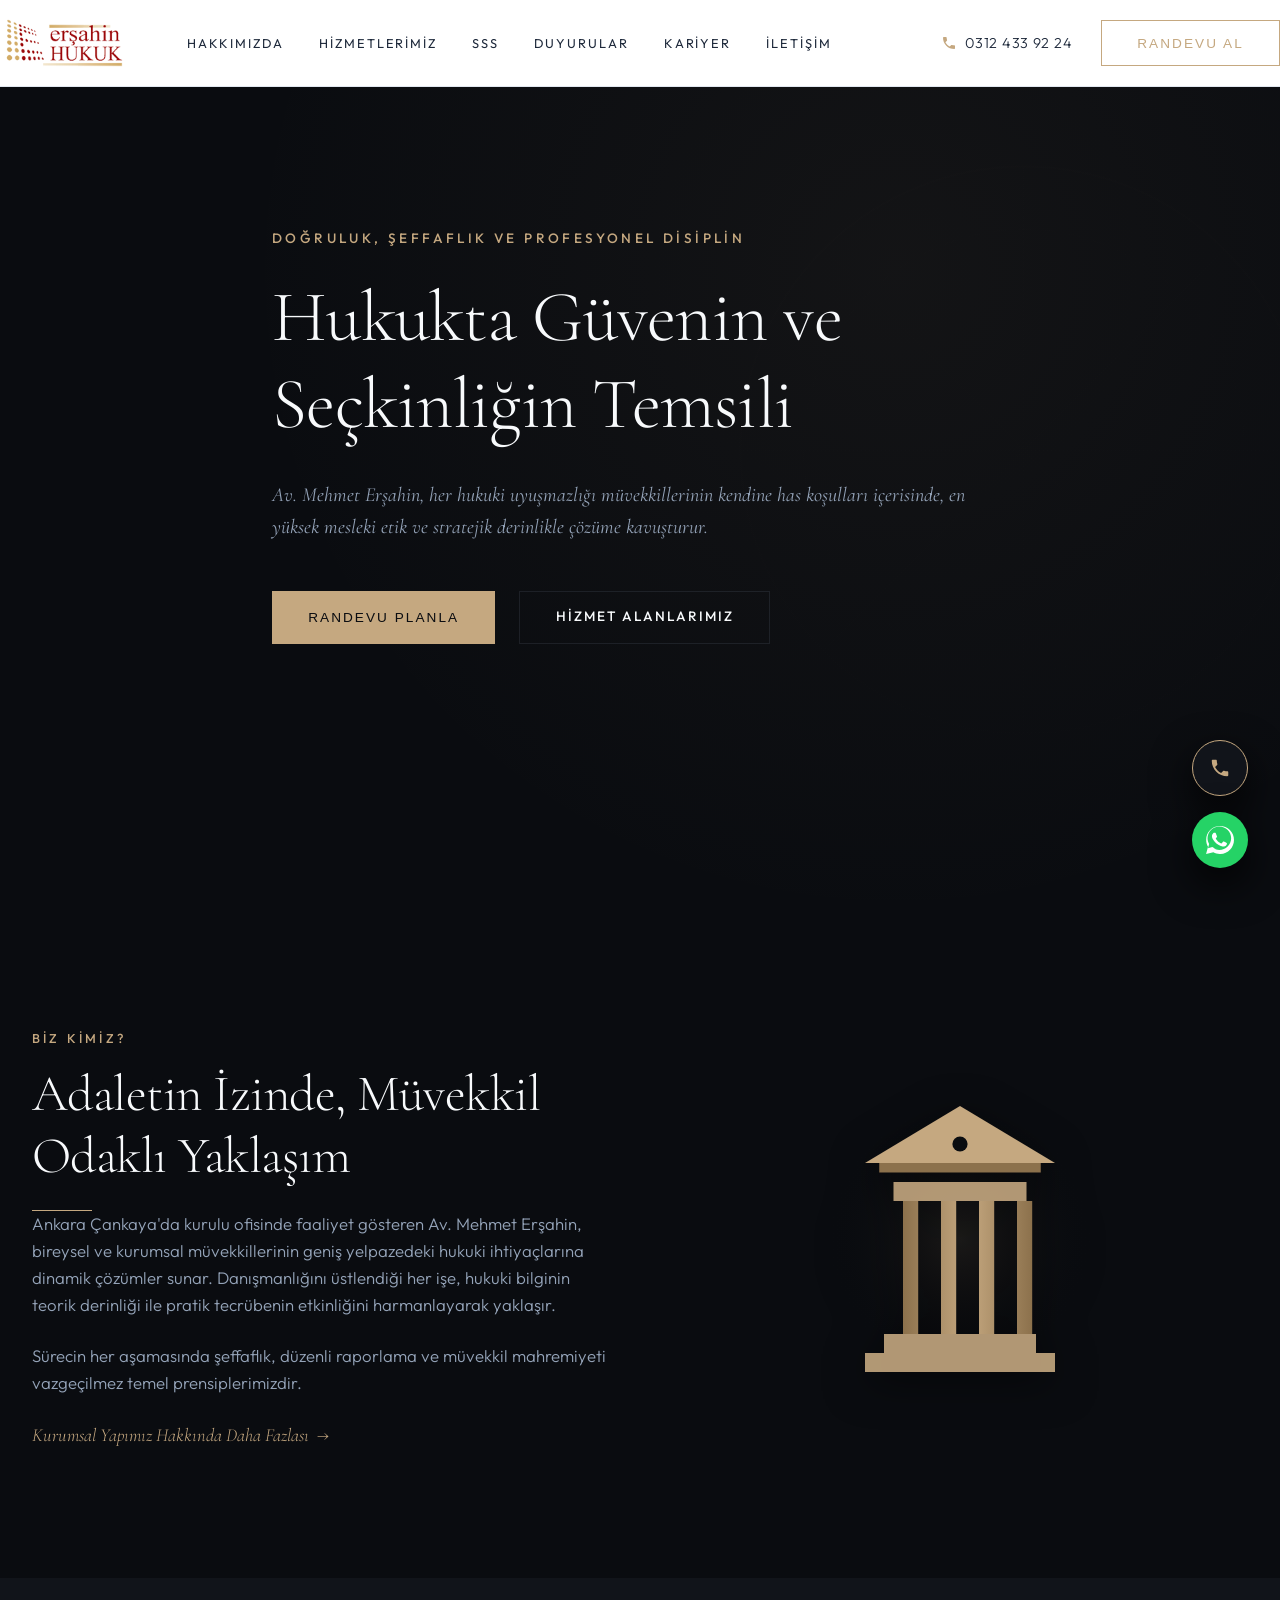
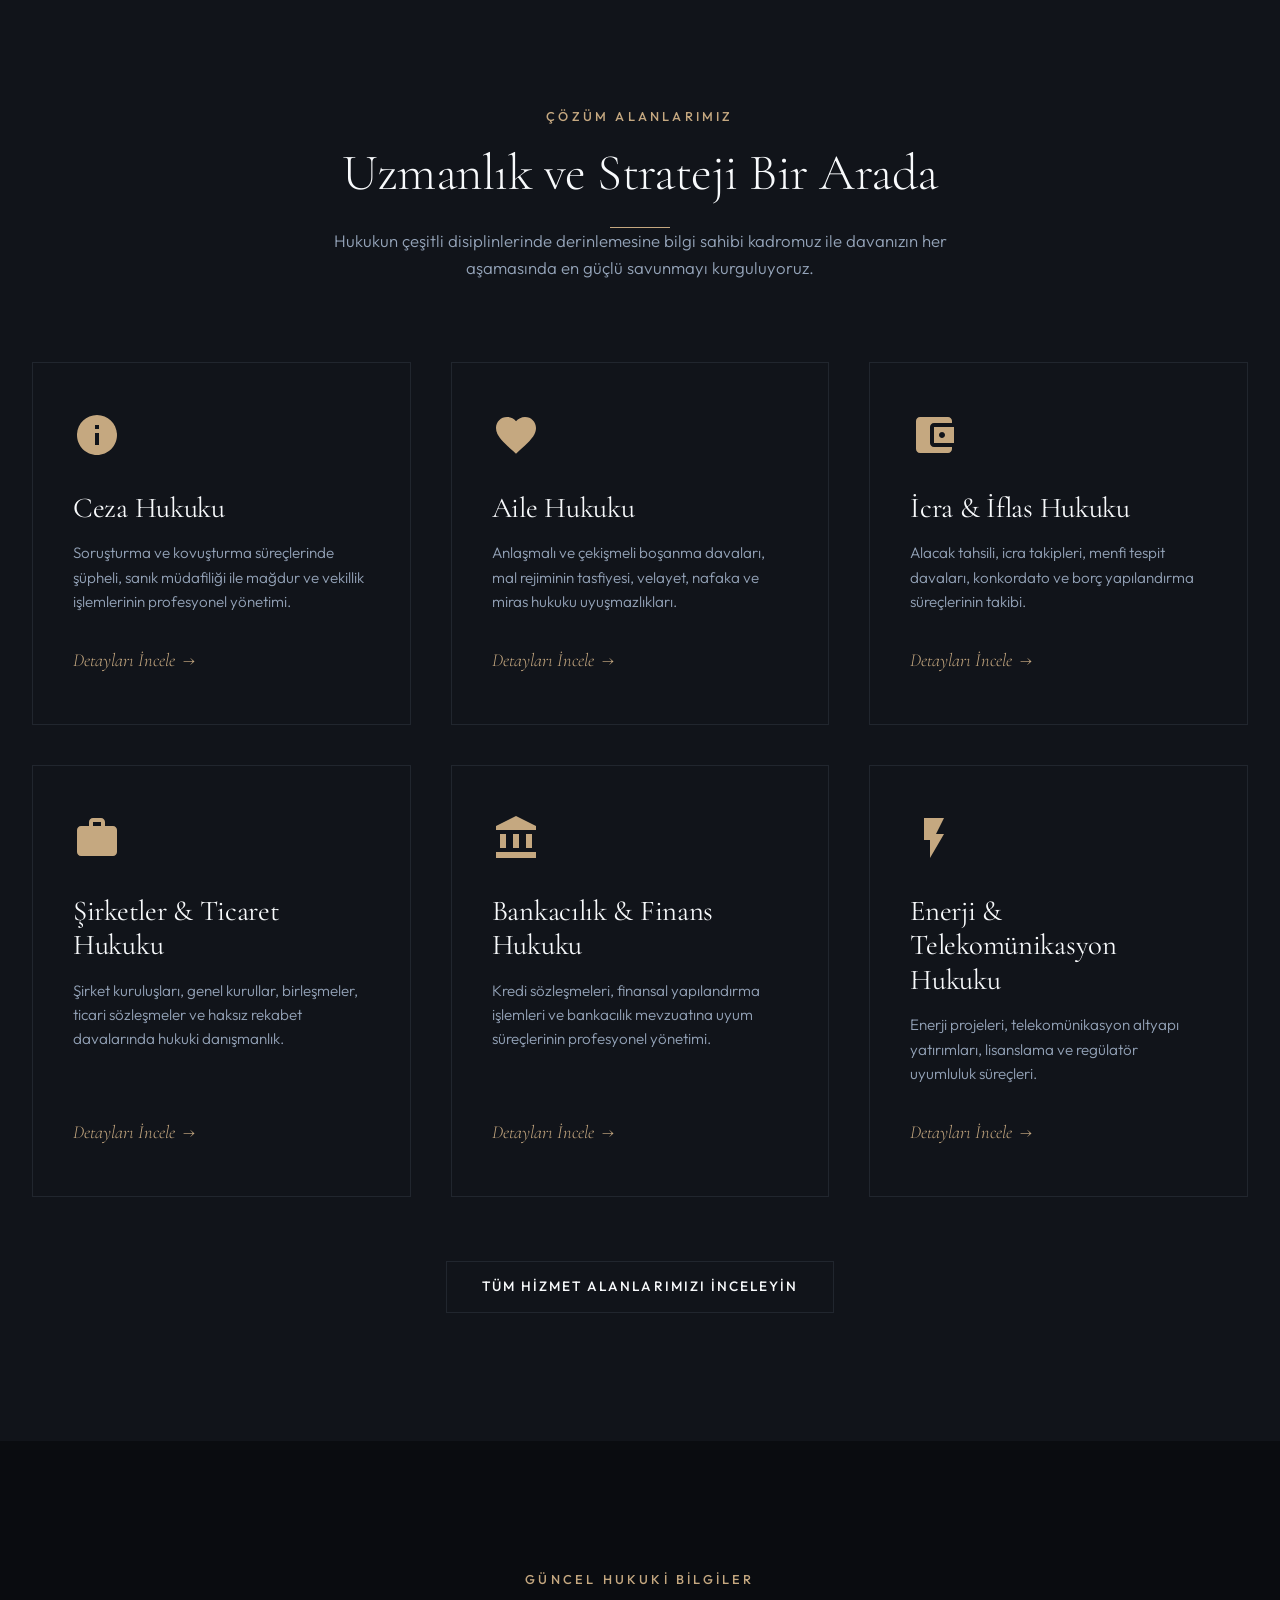
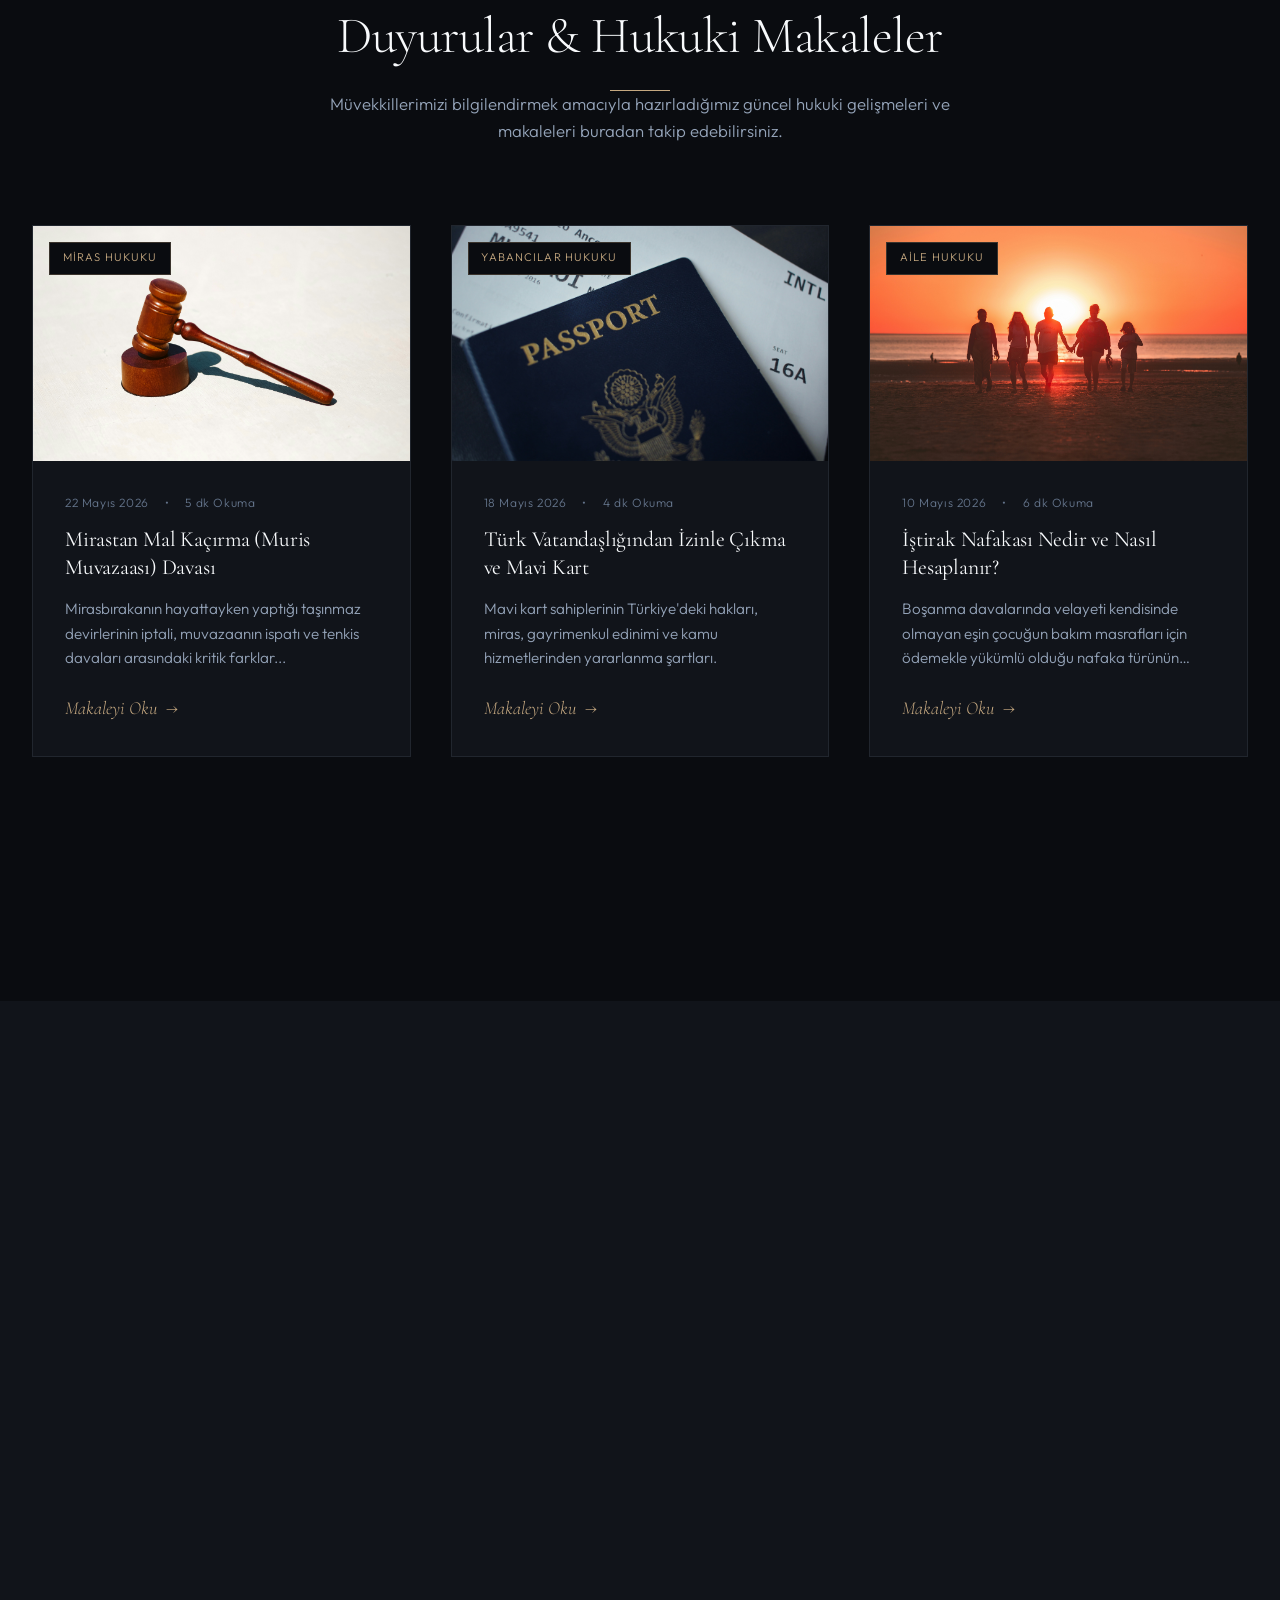
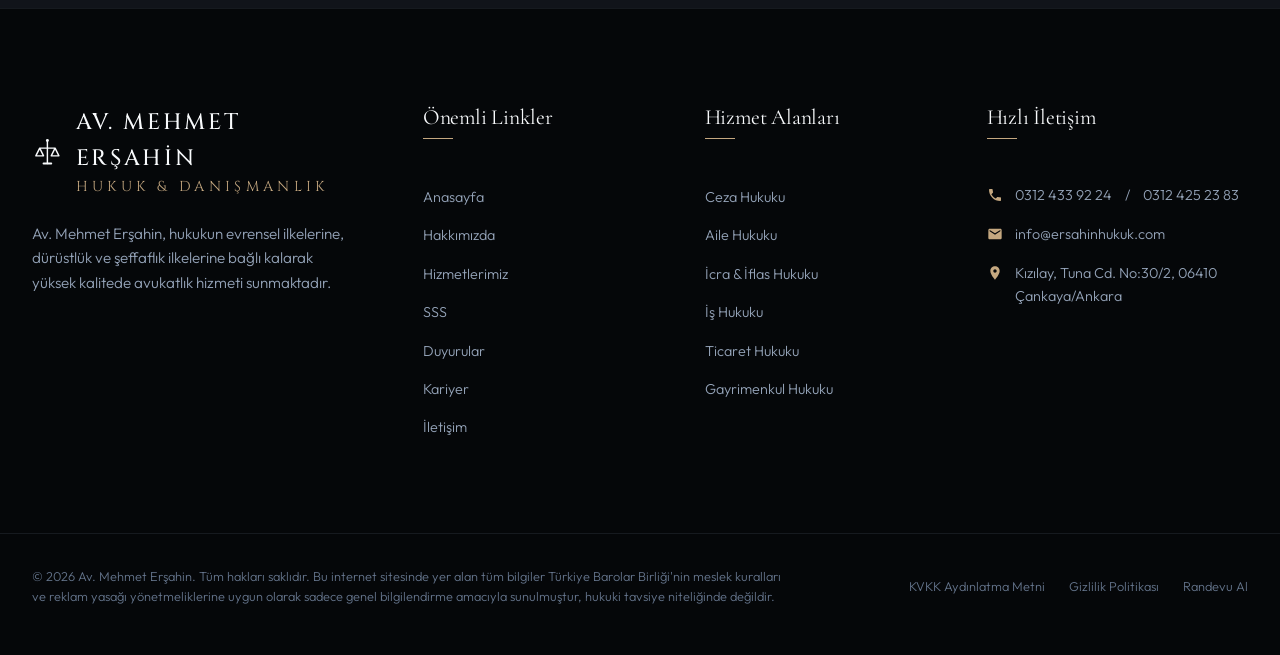
==== index.html @ ff332672 "Update phone number to 0312 433 92 24 and address to Kizilay, Tuna Cd. No:30/2" ====
<!DOCTYPE html>
<html lang="tr">
<head>
  <meta charset="UTF-8">
  <meta name="viewport" content="width=device-width, initial-scale=1.0">
  <meta name="description" content="Av. Mehmet Erşahin, Ankara merkezli olarak ceza, aile, icra, iş, ticaret ve gayrimenkul hukuku alanlarında seçkin, şeffaf ve çözüm odaklı hukuki danışmanlık ve avukatlık hizmetleri sunar.">
  <title>Av. Mehmet Erşahin | Hukuki Danışmanlık & Avukatlık</title>
  <link rel="stylesheet" href="assets/css/style.css">
  <link rel="icon" type="image/png" href="favicon.png">
</head>
<body>

  <!-- --- Header / Nav --- -->
  <header class="header">
    <div class="container header-nav">
      <a href="/" class="logo" id="logo-link">
        <img src="assets/images/logo.png" alt="Av. Mehmet Erşahin" class="logo-img">
      </a>
      
      <nav>
        <ul class="nav-menu">
          <li><a href="hakkimizda" class="nav-link">Hakkımızda</a></li>
          <li><a href="hizmetler" class="nav-link">Hizmetlerimiz</a></li>
          <li><a href="sss" class="nav-link">SSS</a></li>
          <li><a href="blog" class="nav-link">Duyurular</a></li>
          <li><a href="kariyer" class="nav-link">Kariyer</a></li>
          <li><a href="iletisim" class="nav-link">İletişim</a></li>
        </ul>
      </nav>

      <div class="nav-actions">
        <a href="tel:+903124339224" class="nav-phone">
          <svg viewBox="0 0 24 24"><path d="M6.62 10.79c1.44 2.83 3.76 5.14 6.59 6.59l2.2-2.2c.27-.27.67-.36 1.02-.24 1.12.37 2.33.57 3.59.57.55 0 1 .45 1 1V20c0 .55-.45 1-1 1-9.39 0-17-7.61-17-17 0-.55.45-1 1-1h3.5c.55 0 1 .45 1 1 0 1.25.2 2.47.57 3.59.12.35.03.74-.24 1.02l-2.2 2.2z"/></svg>
          0312 433 92 24
        </a>
        <button class="btn btn-gold-border js-appointment-trigger">Randevu Al</button>
      </div>

      <button class="mobile-menu-btn" aria-label="Menüyü Aç/Kapat">
        <span></span>
        <span></span>
        <span></span>
      </button>
    </div>
  </header>

  <!-- --- Hero Section --- -->
  <section class="hero">
    <div class="hero-overlay"></div>
    
    <!-- Abstract rotating background geometric law icon -->
    <svg class="hero-background-art" viewBox="0 0 100 100">
      <circle cx="50" cy="50" r="45" stroke="var(--accent-gold-border)" stroke-width="0.3" fill="none"/>
      <circle cx="50" cy="50" r="35" stroke="var(--accent-gold-border)" stroke-width="0.1" fill="none" stroke-dasharray="2 2"/>
      <path d="M50 5v90M5 50h90M18.2 18.2l63.6 63.6M18.2 81.8l63.6-63.6" stroke="var(--accent-gold-muted)" stroke-width="0.2"/>
    </svg>

    <div class="container hero-content">
      <span class="hero-subtitle reveal">Doğruluk, Şeffaflık ve Profesyonel Disiplin</span>
      <h1 class="reveal" style="transition-delay: 0.1s;">Hukukta Güvenin ve Seçkinliğin Temsili</h1>
      <p class="lead reveal" style="transition-delay: 0.2s;">Av. Mehmet Erşahin, her hukuki uyuşmazlığı müvekkillerinin kendine has koşulları içerisinde, en yüksek mesleki etik ve stratejik derinlikle çözüme kavuşturur.</p>
      
      <div class="hero-actions reveal" style="transition-delay: 0.3s;">
        <button class="btn btn-primary js-appointment-trigger">Randevu Planla</button>
        <a href="hizmetler" class="btn btn-secondary">Hizmet Alanlarımız</a>
      </div>
    </div>
  </section>


  <!-- --- About Preview Section --- -->
  <section class="section-primary">
    <div class="container grid-2">
      <div class="reveal-left">
        <span class="section-subtitle">Biz Kimiz?</span>
        <h2 class="section-title left-align">Adaletin İzinde, Müvekkil Odaklı Yaklaşım</h2>
        <p>Ankara Çankaya'da kurulu ofisinde faaliyet gösteren Av. Mehmet Erşahin, bireysel ve kurumsal müvekkillerinin geniş yelpazedeki hukuki ihtiyaçlarına dinamik çözümler sunar. Danışmanlığını üstlendiği her işe, hukuki bilginin teorik derinliği ile pratik tecrübenin etkinliğini harmanlayarak yaklaşır.</p>
        <p>Sürecin her aşamasında şeffaflık, düzenli raporlama ve müvekkil mahremiyeti vazgeçilmez temel prensiplerimizdir.</p>
        <a href="hakkimizda" class="text-link">Kurumsal Yapımız Hakkında Daha Fazlası <span>→</span></a>
      </div>
      <div class="reveal-right" style="position: relative; display: flex; justify-content: center;">
        <!-- Luxury SVG Graphic for Pillars of Justice -->
        <svg viewBox="0 0 400 400" style="width: 100%; max-width: 380px; filter: drop-shadow(0 10px 20px rgba(0,0,0,0.5));">
          <!-- Background glow -->
          <circle cx="200" cy="200" r="140" fill="url(#gold-glow)" opacity="0.1"/>
          <!-- Pillars structure -->
          <path d="M100 320h200v20H100zM120 300h160v20H120zM130 140h140v20H130z" fill="var(--accent-gold)" opacity="0.9"/>
          <!-- 4 Pillars -->
          <path d="M140 160h16v140h-16zM180 160h16v140h-16zM220 160h16v140h-16zM260 160h16v140h-16z" fill="url(#pillar-gradient)"/>
          <!-- Pediment top -->
          <path d="M200 60L100 120h200z" fill="var(--accent-gold)"/>
          <path d="M115 120h170v10H115z" fill="var(--accent-gold-dark)"/>
          <!-- Decorative circle inside pediment -->
          <circle cx="200" cy="100" r="8" fill="var(--bg-primary)"/>
          <!-- Gradients -->
          <defs>
            <radialGradient id="gold-glow" cx="50%" cy="50%" r="50%">
              <stop offset="0%" stop-color="var(--accent-gold)"/>
              <stop offset="100%" stop-color="transparent"/>
            </radialGradient>
            <linearGradient id="pillar-gradient" x1="0%" y1="0%" x2="100%" y2="0%">
              <stop offset="0%" stop-color="var(--accent-gold-dark)"/>
              <stop offset="50%" stop-color="var(--accent-gold)"/>
              <stop offset="100%" stop-color="var(--accent-gold-dark)"/>
            </linearGradient>
          </defs>
        </svg>
      </div>
    </div>
  </section>

  <!-- --- Hizmet Alanlarımız Preview --- -->
  <section class="section-secondary">
    <div class="container">
      <div class="section-header reveal">
        <span class="section-subtitle">Çözüm Alanlarımız</span>
        <h2 class="section-title">Uzmanlık ve Strateji Bir Arada</h2>
        <p>Hukukun çeşitli disiplinlerinde derinlemesine bilgi sahibi kadromuz ile davanızın her aşamasında en güçlü savunmayı kurguluyoruz.</p>
      </div>
      
      <div class="grid-3 services-grid stagger-container reveal">
        <!-- Ceza Hukuku -->
        <div class="service-card stagger-item">
          <svg class="service-card-icon" viewBox="0 0 24 24">
            <path d="M12 2C6.48 2 2 6.48 2 12s4.48 10 10 10 10-4.48 10-10S17.52 2 12 2zm1 15h-2v-6h2v6zm0-8h-2V7h2v2z"/>
          </svg>
          <h3>Ceza Hukuku</h3>
          <p>Soruşturma ve kovuşturma süreçlerinde şüpheli, sanık müdafiliği ile mağdur ve vekillik işlemlerinin profesyonel yönetimi.</p>
          <a href="hizmetler?tab=ceza" class="text-link">Detayları İncele <span>→</span></a>
        </div>

        <!-- Aile Hukuku -->
        <div class="service-card stagger-item">
          <svg class="service-card-icon" viewBox="0 0 24 24">
            <path d="M12 21.35l-1.45-1.32C5.4 15.36 2 12.28 2 8.5 2 5.42 4.42 3 7.5 3c1.74 0 3.41.81 4.5 2.09C13.09 3.81 14.76 3 16.5 3 19.58 3 22 5.42 22 8.5c0 3.78-3.4 6.86-8.55 11.54L12 21.35z"/>
          </svg>
          <h3>Aile Hukuku</h3>
          <p>Anlaşmalı ve çekişmeli boşanma davaları, mal rejiminin tasfiyesi, velayet, nafaka ve miras hukuku uyuşmazlıkları.</p>
          <a href="hizmetler?tab=aile" class="text-link">Detayları İncele <span>→</span></a>
        </div>

        <!-- İcra ve İflas Hukuku -->
        <div class="service-card stagger-item">
          <svg class="service-card-icon" viewBox="0 0 24 24">
            <path d="M21 18v1c0 1.1-.9 2-2 2H5c-1.11 0-2-.9-2-2V5c0-1.1.89-2 2-2h14c1.1 0 2 .9 2 2v1h-9c-1.11 0-2 .9-2 2v8c0 1.1.89 2 2 2h9zm-9-2h10V8H12v8zm4-2.5c-.83 0-1.5-.67-1.5-1.5s.67-1.5 1.5-1.5 1.5.67 1.5 1.5-.67 1.5-1.5 1.5z"/>
          </svg>
          <h3>İcra & İflas Hukuku</h3>
          <p>Alacak tahsili, icra takipleri, menfi tespit davaları, konkordato ve borç yapılandırma süreçlerinin takibi.</p>
          <a href="hizmetler?tab=icra" class="text-link">Detayları İncele <span>→</span></a>
        </div>

        <!-- Şirketler & Ticaret Hukuku -->
        <div class="service-card stagger-item">
          <svg class="service-card-icon" viewBox="0 0 24 24">
            <path d="M20 6h-4V4c0-1.11-.89-2-2-2h-4c-1.11 0-2 .89-2 2v2H4c-1.11 0-1.99.89-1.99 2L2 19c0 1.11.89 2 2 2h16c1.11 0 2-.89 2-2V8c0-1.1-.9-2-2-2zm-6 0h-4V4h4v2z"/>
          </svg>
          <h3>Şirketler & Ticaret Hukuku</h3>
          <p>Şirket kuruluşları, genel kurullar, birleşmeler, ticari sözleşmeler ve haksız rekabet davalarında hukuki danışmanlık.</p>
          <a href="hizmetler?tab=ticaret" class="text-link">Detayları İncele <span>→</span></a>
        </div>

        <!-- Bankacılık ve Finans Hukuku -->
        <div class="service-card stagger-item">
          <svg class="service-card-icon" viewBox="0 0 24 24">
            <path d="M4 10h3v7H4zm6.5 0h3v7h-3zM2 19h20v3H2zm15-9h3v7h-3zm-5-9L2 6v2h20V6z"/>
          </svg>
          <h3>Bankacılık & Finans Hukuku</h3>
          <p>Kredi sözleşmeleri, finansal yapılandırma işlemleri ve bankacılık mevzuatına uyum süreçlerinin profesyonel yönetimi.</p>
          <a href="hizmetler?tab=ticaret" class="text-link">Detayları İncele <span>→</span></a>
        </div>

        <!-- Enerji ve Telekomünikasyon Hukuku -->
        <div class="service-card stagger-item">
          <svg class="service-card-icon" viewBox="0 0 24 24">
            <path d="M7 2v11h3v9l7-12h-4l4-8z"/>
          </svg>
          <h3>Enerji & Telekomünikasyon Hukuku</h3>
          <p>Enerji projeleri, telekomünikasyon altyapı yatırımları, lisanslama ve regülatör uyumluluk süreçleri.</p>
          <a href="hizmetler?tab=ticaret" class="text-link">Detayları İncele <span>→</span></a>
        </div>
      </div>
      
      <div style="text-align: center;" class="reveal">
        <a href="hizmetler" class="btn btn-secondary">Tüm Hizmet Alanlarımızı İnceleyin</a>
      </div>
    </div>
  </section>

  <!-- --- Publications Preview --- -->
  <section class="section-primary">
    <div class="container">
      <div class="section-header reveal">
        <span class="section-subtitle">Güncel Hukuki Bilgiler</span>
        <h2 class="section-title">Duyurular & Hukuki Makaleler</h2>
        <p>Müvekkillerimizi bilgilendirmek amacıyla hazırladığımız güncel hukuki gelişmeleri ve makaleleri buradan takip edebilirsiniz.</p>
      </div>

      <div class="grid-3 blog-grid stagger-container reveal">
        <!-- Featured Blog Card (Mirastan Mal Kaçırma) -->
        <div class="blog-card stagger-item">
          <div class="blog-card-img">
            <img src="assets/images/blog_inheritance.png" alt="Mirastan Mal Kaçırma Davası">
            <div class="blog-badge">Miras Hukuku</div>
          </div>
          <div class="blog-card-content">
            <div class="blog-date">
              <span>22 Mayıs 2026</span>
              <span>•</span>
              <span>5 dk Okuma</span>
            </div>
            <h4><a href="blog-detay">Mirastan Mal Kaçırma (Muris Muvazaası) Davası</a></h4>
            <p>Mirasbırakanın hayattayken yaptığı taşınmaz devirlerinin iptali, muvazaanın ispatı ve tenkis davaları arasındaki kritik farklar...</p>
            <a href="blog-detay" class="text-link" style="margin-top: auto;">Makaleyi Oku <span>→</span></a>
          </div>
        </div>

        <!-- Blog Card 2 (Türk Vatandaşlığından İzinle Çıkma) -->
        <div class="blog-card stagger-item">
          <div class="blog-card-img">
            <!-- Geometric Placeholder for clean editorial look -->
            <img src="assets/images/blog_citizenship.png" alt="Türk Vatandaşlığından İzinle Çıkma ve Mavi Kart">
            <div class="blog-badge">Yabancılar Hukuku</div>
          </div>
          <div class="blog-card-content">
            <div class="blog-date">
              <span>18 Mayıs 2026</span>
              <span>•</span>
              <span>4 dk Okuma</span>
            </div>
            <h4><a href="blog">Türk Vatandaşlığından İzinle Çıkma ve Mavi Kart</a></h4>
            <p>Mavi kart sahiplerinin Türkiye'deki hakları, miras, gayrimenkul edinimi ve kamu hizmetlerinden yararlanma şartları.</p>
            <a href="blog" class="text-link" style="margin-top: auto;">Makaleyi Oku <span>→</span></a>
          </div>
        </div>

        <!-- Blog Card 3 (İştirak Nafakası) -->
        <div class="blog-card stagger-item">
          <div class="blog-card-img">
            <img src="assets/images/blog_family.png" alt="İştirak Nafakası">
            <div class="blog-badge">Aile Hukuku</div>
          </div>
          <div class="blog-card-content">
            <div class="blog-date">
              <span>10 Mayıs 2026</span>
              <span>•</span>
              <span>6 dk Okuma</span>
            </div>
            <h4><a href="blog">İştirak Nafakası Nedir ve Nasıl Hesaplanır?</a></h4>
            <p>Boşanma davalarında velayeti kendisinde olmayan eşin çocuğun bakım masrafları için ödemekle yükümlü olduğu nafaka türünün detayları.</p>
            <a href="blog" class="text-link" style="margin-top: auto;">Makaleyi Oku <span>→</span></a>
          </div>
        </div>
      </div>
      
      <div style="text-align: center;" class="reveal">
        <a href="blog" class="btn btn-secondary">Tüm Yayınlarımızı Görün</a>
      </div>
    </div>
  </section>

  <!-- --- High-End Consultation CTA --- -->
  <section class="section-secondary" style="padding-bottom: 0;">
    <div class="container reveal">
      <div class="contact-cta">
        <div class="cta-flex">
          <div class="cta-content">
            <span class="section-subtitle">Profesyonel Danışmanlık</span>
            <h2>Hukuki Sorunlarınız İçin Randevu Oluşturun</h2>
            <p>Deneyimli avukat kadromuzla durumunuzu analiz etmek ve en doğru hukuki yol haritasını çizmek için randevu talebi gönderebilirsiniz.</p>
          </div>
          <div>
            <button class="btn btn-primary js-appointment-trigger" style="white-space: nowrap;">Randevu Planlayın</button>
          </div>
        </div>
      </div>
    </div>
  </section>

  <!-- --- Footer --- -->
  <footer class="footer">
    <div class="container footer-grid">
      <div class="footer-logo-desc">
        <a href="/" class="logo">
          <svg class="logo-icon" viewBox="0 0 32 32">
            <path d="M16 4v24M8 12h16M8 12l-4 8h8zM24 12l-4 8h8z" stroke="currentColor" stroke-width="1.5" fill="none" stroke-linecap="round" stroke-linejoin="round"/>
            <circle cx="16" cy="4" r="1.5" fill="currentColor"/>
            <path d="M12 28h8" stroke="currentColor" stroke-width="2" stroke-linecap="round"/>
          </svg>
          <div class="logo-text">
            AV. MEHMET ERŞAHİN
            <span>Hukuk & Danışmanlık</span>
          </div>
        </a>
        <p>Av. Mehmet Erşahin, hukukun evrensel ilkelerine, dürüstlük ve şeffaflık ilkelerine bağlı kalarak yüksek kalitede avukatlık hizmeti sunmaktadır.</p>
      </div>

      <div>
        <h4 class="footer-title">Önemli Linkler</h4>
        <ul class="footer-links" style="margin-top: 1.5rem;">
          <li><a href="/">Anasayfa</a></li>
          <li><a href="hakkimizda">Hakkımızda</a></li>
          <li><a href="hizmetler">Hizmetlerimiz</a></li>
          <li><a href="sss">SSS</a></li>
          <li><a href="blog">Duyurular</a></li>
          <li><a href="kariyer">Kariyer</a></li>
          <li><a href="iletisim">İletişim</a></li>
        </ul>
      </div>

      <div>
        <h4 class="footer-title">Hizmet Alanları</h4>
        <ul class="footer-links" style="margin-top: 1.5rem;">
          <li><a href="hizmetler?tab=ceza">Ceza Hukuku</a></li>
          <li><a href="hizmetler?tab=aile">Aile Hukuku</a></li>
          <li><a href="hizmetler?tab=icra">İcra & İflas Hukuku</a></li>
          <li><a href="hizmetler?tab=is">İş Hukuku</a></li>
          <li><a href="hizmetler?tab=ticaret">Ticaret Hukuku</a></li>
          <li><a href="hizmetler?tab=gayrimenkul">Gayrimenkul Hukuku</a></li>
        </ul>
      </div>

      <div>
        <h4 class="footer-title">Hızlı İletişim</h4>
        <ul class="footer-contact-info" style="margin-top: 1.5rem;">
          <li>
            <svg viewBox="0 0 24 24"><path d="M6.62 10.79c1.44 2.83 3.76 5.14 6.59 6.59l2.2-2.2c.27-.27.67-.36 1.02-.24 1.12.37 2.33.57 3.59.57.55 0 1 .45 1 1V20c0 .55-.45 1-1 1-9.39 0-17-7.61-17-17 0-.55.45-1 1-1h3.5c.55 0 1 .45 1 1 0 1.25.2 2.47.57 3.59.12.35.03.74-.24 1.02l-2.2 2.2z"/></svg>
            <a href="tel:+903124339224">0312 433 92 24</a> / <a href="tel:+903124252383">0312 425 23 83</a>
          </li>
          <li>
            <svg viewBox="0 0 24 24"><path d="M20 4H4c-1.1 0-1.99.9-1.99 2L2 18c0 1.1.9 2 2 2h16c1.1 0 2-.9 2-2V6c0-1.1-.9-2-2-2zm0 4l-8 5-8-5V6l8 5 8-5v2z"/></svg>
            <a href="mailto:info@ersahinhukuk.com">info@ersahinhukuk.com</a>
          </li>
          <li>
            <svg viewBox="0 0 24 24"><path d="M12 2C8.13 2 5 5.13 5 9c0 5.25 7 13 7 13s7-7.75 7-13c0-3.87-3.13-7-7-7zm0 9.5c-1.38 0-2.5-1.12-2.5-2.5s1.12-2.5 2.5-2.5 2.5 1.12 2.5 2.5-1.12 2.5-2.5 2.5z"/></svg>
            <span>Kızılay, Tuna Cd. No:30/2, 06410 Çankaya/Ankara</span>
          </li>
        </ul>
      </div>
    </div>

    <div class="container footer-bottom">
      <div class="footer-disclaimer">
        © 2026 Av. Mehmet Erşahin. Tüm hakları saklıdır. Bu internet sitesinde yer alan tüm bilgiler Türkiye Barolar Birliği'nin meslek kuralları ve reklam yasağı yönetmeliklerine uygun olarak sadece genel bilgilendirme amacıyla sunulmuştur, hukuki tavsiye niteliğinde değildir.
      </div>
      <div class="footer-bottom-links">
        <a href="kvkk">KVKK Aydınlatma Metni</a>
        <a href="gizlilik">Gizlilik Politikası</a>
        <a href="iletisim">Randevu Al</a>
      </div>
    </div>
  </footer>

  <!-- --- Floating Contacts --- -->
  <div class="floating-contact">
    <a href="tel:+903124339224" class="floating-btn floating-phone" aria-label="Telefonla Arayın">
      <svg viewBox="0 0 24 24"><path d="M6.62 10.79c1.44 2.83 3.76 5.14 6.59 6.59l2.2-2.2c.27-.27.67-.36 1.02-.24 1.12.37 2.33.57 3.59.57.55 0 1 .45 1 1V20c0 .55-.45 1-1 1-9.39 0-17-7.61-17-17 0-.55.45-1 1-1h3.5c.55 0 1 .45 1 1 0 1.25.2 2.47.57 3.59.12.35.03.74-.24 1.02l-2.2 2.2z"/></svg>
    </a>
    <a href="https://wa.me/905442859915" class="floating-btn floating-whatsapp" target="_blank" rel="noopener noreferrer" aria-label="WhatsApp İletişim">
      <svg viewBox="0 0 24 24">
        <path d="M.057 24l1.687-6.163c-1.041-1.804-1.588-3.849-1.587-5.946C.06 5.348 5.397.01 12.008.01c3.202.001 6.212 1.246 8.477 3.514 2.266 2.268 3.507 5.28 3.505 8.484-.004 6.657-5.34 11.997-11.953 11.997-2.005-.001-3.973-.502-5.724-1.455L0 24zm6.59-4.846c1.6.95 2.802 1.486 4.757 1.487 5.589 0 10.134-4.52 10.138-10.07.002-2.688-1.04-5.216-2.935-7.114C16.66 1.558 14.135.516 11.453.515 5.865.515 1.32 5.037 1.316 10.589c-.001 1.83.479 3.25 1.378 4.814l-.993 3.63 3.747-.98c1.512.924 2.502 1.4 4.519 1.4z"/>
        <path d="M17.472 14.382c-.32-.16-1.89-.93-2.185-1.04-.3-.11-.515-.17-.73.15-.215.32-.83 1.04-1.02 1.25-.19.21-.38.24-.7.08-.32-.16-1.35-.5-2.575-1.595-.95-.85-1.6-1.9-1.785-2.22-.19-.32-.02-.49.14-.65.14-.14.32-.37.48-.56.16-.18.21-.3.32-.51.11-.215.05-.4-.03-.56-.08-.16-.73-1.77-1-2.43-.265-.64-.53-.55-.73-.56-.19-.01-.41-.01-.62-.01-.215 0-.56.08-.85.4-.29.32-1.1 1.08-1.1 2.63 0 1.55 1.13 3.05 1.285 3.26.16.21 2.225 3.397 5.39 4.754.753.323 1.342.517 1.8.66.757.24 1.448.207 1.993.125.607-.09 1.89-.77 2.153-1.48.263-.7.263-1.3.188-1.43-.075-.125-.275-.205-.595-.365z"/>
      </svg>
    </a>
  </div>

  <!-- --- Randevu Al Modal --- -->
  <div class="modal" id="appointment-modal">
    <div class="modal-overlay"></div>
    <div class="modal-container">
      <button class="modal-close" aria-label="Kapat">&times;</button>
      <h3 class="modal-title">Randevu Talebi Oluşturun</h3>
      <form id="appointment-form">
        <div class="form-group">
          <label for="app-name" class="form-label">Adınız Soyadınız *</label>
          <input type="text" id="app-name" class="form-control" placeholder="Örn. Ahmet Yılmaz" required>
        </div>
        <div class="form-row">
          <div class="form-group">
            <label for="app-phone" class="form-label">Telefon Numaranız *</label>
            <input type="tel" id="app-phone" class="form-control" placeholder="05xx xxx xx xx" required>
          </div>
          <div class="form-group">
            <label for="app-email" class="form-label">E-Posta Adresiniz *</label>
            <input type="email" id="app-email" class="form-control" placeholder="ahmet@example.com" required>
          </div>
        </div>
        <div class="form-row">
          <div class="form-group">
            <label for="app-service" class="form-label">Hukuki Konu *</label>
            <select id="app-service" class="form-control" required>
              <option value="" disabled selected>Seçiniz</option>
              <option value="ceza">Ceza Hukuku</option>
              <option value="aile">Aile & Miras Hukuku</option>
              <option value="icra">İcra & İflas Hukuku</option>
              <option value="is">İş Hukuku</option>
              <option value="ticaret">Ticaret & Şirketler Hukuku</option>
              <option value="gayrimenkul">Gayrimenkul Hukuku</option>
              <option value="diger">Diğer Hukuki Konular</option>
            </select>
          </div>
          <div class="form-group">
            <label for="app-date" class="form-label">Randevu Tarihi *</label>
            <input type="date" id="app-date" class="form-control" required>
          </div>
        </div>
        <div class="form-group">
          <label for="app-message" class="form-label">Mesajınız / Kısa Açıklama</label>
          <textarea id="app-message" class="form-control" placeholder="Lütfen hukuki uyuşmazlığınızı kısaca özetleyin..."></textarea>
        </div>
        <div class="form-group">
          <label class="checkbox-label">
            <input type="checkbox" required>
            <span>KVKK kapsamında kişisel verilerimin işlenmesini ve Av. Mehmet Erşahin tarafından bilgilendirme amacıyla kullanılmasını kabul ediyorum. *</span>
          </label>
        </div>
        <button type="submit" class="btn btn-primary" style="width: 100%;">Talebi Gönder</button>
      </form>
    </div>
  </div>

  <script src="assets/js/main.js"></script>
</body>
</html>
---- assets/css/style.css ----
/* 
  Erşahin Hukuk Bürosu - Master Stylesheet
  Design Theme: Premium Legal Editorial (Dark Mode Only)
  Fonts: Cormorant Garamond (Serif), Outfit (Sans-Serif), Cinzel (Branding Serif)
*/

@import url('https://fonts.googleapis.com/css2?family=Cinzel:wght@400;500;600;700&family=Cormorant+Garamond:ital,wght@0,300;0,400;0,500;0,600;0,700;1,400;1,500&family=Outfit:wght@200;300;400;500;600;700&display=swap');

/* --- CSS Variables & Design System --- */
:root {
  --bg-primary: #0a0c10;
  --bg-secondary: #11141a;
  --bg-tertiary: #191e27;
  --bg-glass: rgba(10, 12, 16, 0.75);
  
  --accent-gold: #c5a880;
  --accent-gold-hover: #d3bd9e;
  --accent-gold-dark: #8c714c;
  --accent-gold-muted: rgba(197, 168, 128, 0.1);
  --accent-gold-border: rgba(197, 168, 128, 0.25);
  
  --text-primary: #f8fafc;
  --text-secondary: #94a3b8;
  --text-muted: #64748b;
  --text-gold: #c5a880;
  
  --border-color: rgba(148, 163, 184, 0.12);
  --border-gold-focus: rgba(197, 168, 128, 0.6);
  
  --font-heading: 'Cormorant Garamond', Georgia, serif;
  --font-body: 'Outfit', sans-serif;
  --font-branding: 'Cinzel', serif;
  
  --transition-smooth: all 0.4s cubic-bezier(0.16, 1, 0.3, 1);
  --transition-fast: all 0.2s ease;
  
  --shadow-sm: 0 2px 8px rgba(0, 0, 0, 0.5);
  --shadow-md: 0 8px 30px rgba(0, 0, 0, 0.7);
  --shadow-lg: 0 16px 40px rgba(0, 0, 0, 0.85);
  --shadow-gold: 0 4px 20px rgba(197, 168, 128, 0.08);
}

/* --- Reset & Base Styles --- */
*, *::before, *::after {
  box-sizing: border-box;
  margin: 0;
  padding: 0;
}

html {
  scroll-behavior: smooth;
  font-size: 16px;
  -webkit-font-smoothing: antialiased;
}

body {
  background-color: var(--bg-primary);
  color: var(--text-primary);
  font-family: var(--font-body);
  line-height: 1.6;
  font-weight: 300;
  overflow-x: hidden;
}

/* --- Typography --- */
h1, h2, h3, h4, h5, h6 {
  font-family: var(--font-heading);
  font-weight: 400;
  line-height: 1.2;
  color: var(--text-primary);
  letter-spacing: -0.01em;
}

h1 {
  font-size: clamp(2.5rem, 5vw + 1rem, 4.5rem);
  font-weight: 300;
}

h2 {
  font-size: clamp(2rem, 3.5vw + 0.5rem, 3.2rem);
  font-weight: 300;
  position: relative;
  padding-bottom: 1.5rem;
}

h2.section-title::after {
  content: '';
  position: absolute;
  bottom: 0;
  left: 50%;
  transform: translateX(-50%);
  width: 60px;
  height: 1px;
  background-color: var(--accent-gold);
}

h2.section-title.left-align::after {
  left: 0;
  transform: none;
}

h3 {
  font-size: clamp(1.4rem, 2vw + 0.2rem, 2rem);
  font-weight: 400;
}

p {
  color: var(--text-secondary);
  font-size: 1.05rem;
  font-weight: 300;
  margin-bottom: 1.5rem;
}

p.lead {
  font-size: 1.25rem;
  color: var(--text-secondary);
  font-family: var(--font-heading);
  font-style: italic;
  font-weight: 400;
}

a {
  color: inherit;
  text-decoration: none;
  transition: var(--transition-fast);
}

strong {
  font-weight: 500;
  color: var(--text-primary);
}

.gold-text {
  color: var(--accent-gold);
}

.italic-serif {
  font-family: var(--font-heading);
  font-style: italic;
}

/* --- Container & Layout --- */
.container {
  width: 100%;
  max-width: 1280px;
  margin-left: auto;
  margin-right: auto;
  padding-left: 2rem;
  padding-right: 2rem;
}

section {
  padding: 8rem 0;
  position: relative;
}

.section-secondary {
  background-color: var(--bg-secondary);
}

.grid-2 {
  display: grid;
  grid-template-columns: repeat(2, 1fr);
  gap: 4rem;
  align-items: center;
}

.grid-3 {
  display: grid;
  grid-template-columns: repeat(3, 1fr);
  gap: 2.5rem;
}

.grid-4 {
  display: grid;
  grid-template-columns: repeat(4, 1fr);
  gap: 2rem;
}

/* --- Buttons & Action Links --- */
.btn {
  display: inline-flex;
  align-items: center;
  justify-content: center;
  padding: 0.9rem 2.2rem;
  font-size: 0.85rem;
  font-weight: 500;
  letter-spacing: 0.15em;
  text-transform: uppercase;
  border-radius: 0;
  transition: var(--transition-smooth);
  cursor: pointer;
  position: relative;
  overflow: hidden;
}

.btn-primary {
  background-color: var(--accent-gold);
  color: var(--bg-primary);
  border: 1px solid var(--accent-gold);
}

.btn-primary:hover {
  background-color: transparent;
  color: var(--accent-gold);
  box-shadow: var(--shadow-gold);
}

.btn-secondary {
  background-color: transparent;
  color: var(--text-primary);
  border: 1px solid var(--border-color);
}

.btn-secondary:hover {
  border-color: var(--accent-gold);
  color: var(--accent-gold);
}

.btn-gold-border {
  background-color: transparent;
  color: var(--accent-gold);
  border: 1px solid var(--accent-gold);
}

.btn-gold-border:hover {
  background-color: var(--accent-gold);
  color: var(--bg-primary);
  box-shadow: var(--shadow-gold);
}

.text-link {
  display: inline-flex;
  align-items: center;
  font-family: var(--font-heading);
  font-size: 1.15rem;
  font-style: italic;
  color: var(--accent-gold);
  position: relative;
}

.text-link span {
  transition: transform 0.3s ease;
  margin-left: 0.5rem;
}

.text-link:hover span {
  transform: translateX(6px);
}

/* --- Header / Navigation --- */
.header {
  position: fixed;
  top: 0;
  left: 0;
  width: 100%;
  z-index: 1000;
  transition: var(--transition-smooth);
  border-bottom: 1px solid #e2e8f0;
  background-color: #ffffff;
}

.header-scrolled {
  background-color: #ffffff;
  border-bottom: 1px solid #e2e8f0;
  padding: 0.8rem 0;
  box-shadow: 0 4px 6px -1px rgba(0, 0, 0, 0.05), 0 2px 4px -1px rgba(0, 0, 0, 0.03);
}

.header-nav {
  display: flex;
  align-items: center;
  justify-content: space-between;
  padding: 1.2rem 0;
  transition: var(--transition-smooth);
}

.header-scrolled .header-nav {
  padding: 0.8rem 0;
}

/* Header link colors for readability on white background */
.header .nav-link {
  color: #1e293b;
}

.header .nav-link:hover, 
.header .nav-link.active {
  color: var(--accent-gold-dark);
}

.header .nav-phone {
  color: #1e293b;
}

.header .nav-phone:hover {
  color: var(--accent-gold-dark);
}

.header .logo-img {
  height: 48px;
  width: auto;
  display: block;
}

/* Ensure mobile menu hamburger lines are visible on white background */
.header .mobile-menu-btn span {
  background-color: #1e293b;
}

.logo {
  display: flex;
  align-items: center;
  gap: 0.8rem;
}

.logo-icon {
  width: 32px;
  height: 32px;
  fill: var(--accent-gold);
}

.logo-text {
  font-family: var(--font-branding);
  font-size: 1.4rem;
  font-weight: 500;
  letter-spacing: 0.12em;
  color: var(--text-primary);
}

.logo-text span {
  font-weight: 300;
  font-size: 0.9rem;
  display: block;
  letter-spacing: 0.3em;
  color: var(--accent-gold);
  margin-top: -2px;
  text-transform: uppercase;
}

.nav-menu {
  display: flex;
  align-items: center;
  list-style: none;
  gap: 2.2rem;
}

.nav-link {
  font-size: 0.8rem;
  font-weight: 400;
  letter-spacing: 0.15em;
  text-transform: uppercase;
  color: var(--text-secondary);
  position: relative;
  padding: 0.5rem 0;
}

.nav-link::after {
  content: '';
  position: absolute;
  bottom: 0;
  left: 0;
  width: 0;
  height: 1px;
  background-color: var(--accent-gold);
  transition: var(--transition-smooth);
}

.nav-link:hover, .nav-link.active {
  color: var(--text-primary);
}

.nav-link:hover::after, .nav-link.active::after {
  width: 100%;
}

.nav-actions {
  display: flex;
  align-items: center;
  gap: 1.8rem;
  margin-left: 3rem;
}

.nav-phone {
  font-size: 0.9rem;
  letter-spacing: 0.05em;
  color: var(--text-secondary);
  display: flex;
  align-items: center;
  gap: 0.5rem;
  white-space: nowrap;
}

.nav-phone:hover {
  color: var(--accent-gold);
}

.nav-phone svg {
  width: 16px;
  height: 16px;
  fill: var(--accent-gold);
}

.mobile-menu-btn {
  display: none;
  background: none;
  border: none;
  cursor: pointer;
  width: 28px;
  height: 24px;
  position: relative;
  z-index: 1100;
}

.mobile-menu-btn span {
  display: block;
  width: 100%;
  height: 1px;
  background-color: var(--text-primary);
  position: absolute;
  left: 0;
  transition: var(--transition-smooth);
}

.mobile-menu-btn span:nth-child(1) { top: 4px; }
.mobile-menu-btn span:nth-child(2) { top: 12px; }
.mobile-menu-btn span:nth-child(3) { top: 20px; }

.mobile-menu-btn.active span:nth-child(1) { transform: translateY(8px) rotate(45deg); background-color: var(--accent-gold); }
.mobile-menu-btn.active span:nth-child(2) { opacity: 0; }
.mobile-menu-btn.active span:nth-child(3) { transform: translateY(-8px) rotate(-45deg); background-color: var(--accent-gold); }

/* --- Hero Sections --- */
.hero {
  min-height: 100vh;
  display: flex;
  align-items: center;
  position: relative;
  padding-top: 100px;
  overflow: hidden;
}

.hero-overlay {
  position: absolute;
  top: 0;
  left: 0;
  width: 100%;
  height: 100%;
  background: radial-gradient(circle at 70% 30%, rgba(197, 168, 128, 0.05) 0%, transparent 60%),
              linear-gradient(180deg, rgba(10, 12, 16, 0.8) 0%, var(--bg-primary) 100%);
  z-index: 1;
}

.hero-background-art {
  position: absolute;
  right: -5%;
  top: 15%;
  width: 50%;
  height: 70%;
  opacity: 0.15;
  z-index: 0;
  pointer-events: none;
  animation: slow-rotate 120s linear infinite;
}

.hero-content {
  position: relative;
  z-index: 2;
  max-width: 800px;
}

.hero-subtitle {
  font-size: 0.85rem;
  font-weight: 500;
  letter-spacing: 0.25em;
  text-transform: uppercase;
  color: var(--accent-gold);
  margin-bottom: 1.5rem;
  display: block;
}

.hero h1 {
  margin-bottom: 2rem;
}

.hero-actions {
  display: flex;
  gap: 1.5rem;
  margin-top: 3rem;
}

/* Page Header (Subpages) */
.page-header {
  padding-top: 12rem;
  padding-bottom: 6rem;
  background-color: var(--bg-secondary);
  border-bottom: 1px solid var(--border-color);
  position: relative;
  overflow: hidden;
}

.page-header-bg {
  position: absolute;
  right: 5%;
  top: 50%;
  transform: translateY(-50%);
  width: 300px;
  height: 300px;
  opacity: 0.04;
  pointer-events: none;
}

.page-title {
  font-size: clamp(2.2rem, 4vw, 3.8rem);
  margin-bottom: 1rem;
}

.breadcrumbs {
  display: flex;
  list-style: none;
  gap: 0.8rem;
  font-size: 0.8rem;
  letter-spacing: 0.1em;
  text-transform: uppercase;
  color: var(--text-muted);
}

.breadcrumbs li:not(:last-child)::after {
  content: '/';
  margin-left: 0.8rem;
}

.breadcrumbs a:hover {
  color: var(--accent-gold);
}

.breadcrumbs li.active {
  color: var(--accent-gold);
}

/* --- Stats Component --- */
.stats-bar {
  border-top: 1px solid var(--border-color);
  border-bottom: 1px solid var(--border-color);
  padding: 4rem 0;
  background-color: var(--bg-secondary);
}

.stats-grid {
  display: grid;
  grid-template-columns: repeat(4, 1fr);
  text-align: center;
  gap: 2rem;
}

.stat-item {
  border-right: 1px solid var(--border-color);
}

.stat-item:last-child {
  border-right: none;
}

.stat-number {
  font-family: var(--font-heading);
  font-size: clamp(2.2rem, 3.5vw, 3.8rem);
  color: var(--accent-gold);
  line-height: 1;
  margin-bottom: 0.5rem;
}

.stat-label {
  font-size: 0.8rem;
  text-transform: uppercase;
  letter-spacing: 0.15em;
  color: var(--text-secondary);
}

/* --- Section Headers --- */
.section-header {
  text-align: center;
  max-width: 700px;
  margin: 0 auto 5rem;
}

.section-header.left-align {
  text-align: left;
  margin-left: 0;
  margin-right: auto;
}

.section-subtitle {
  font-size: 0.8rem;
  font-weight: 500;
  letter-spacing: 0.25em;
  text-transform: uppercase;
  color: var(--accent-gold);
  margin-bottom: 1rem;
  display: block;
}

/* --- Practice Areas (Hizmetler) Cards --- */
.services-grid {
  margin-bottom: 4rem;
}

.service-card {
  background-color: var(--bg-secondary);
  border: 1px solid var(--border-color);
  padding: 3rem 2.5rem;
  position: relative;
  transition: var(--transition-smooth);
  display: flex;
  flex-direction: column;
  height: 100%;
}

.service-card::before {
  content: '';
  position: absolute;
  top: 0;
  left: 0;
  width: 100%;
  height: 2px;
  background: linear-gradient(90deg, transparent, var(--accent-gold), transparent);
  opacity: 0;
  transition: var(--transition-smooth);
}

.service-card:hover {
  transform: translateY(-8px);
  border-color: var(--accent-gold-border);
  box-shadow: var(--shadow-lg), var(--shadow-gold);
}

.service-card:hover::before {
  opacity: 1;
}

.service-card-icon {
  width: 48px;
  height: 48px;
  fill: var(--accent-gold);
  margin-bottom: 2rem;
  transition: var(--transition-smooth);
}

.service-card:hover .service-card-icon {
  transform: scale(1.1);
  fill: var(--accent-gold-hover);
}

.service-card h3 {
  margin-bottom: 1rem;
}

.service-card p {
  font-size: 0.95rem;
  color: var(--text-secondary);
  flex-grow: 1;
  margin-bottom: 2rem;
}

/* --- Team Component --- */
.team-grid {
  margin-bottom: 3rem;
}

.team-card {
  position: relative;
  background-color: var(--bg-secondary);
  border: 1px solid var(--border-color);
  overflow: hidden;
  transition: var(--transition-smooth);
}

.team-card:hover {
  border-color: var(--accent-gold-border);
  box-shadow: var(--shadow-md);
}

.team-img-wrapper {
  position: relative;
  aspect-ratio: 4/5;
  background-color: var(--bg-tertiary);
  overflow: hidden;
}

.team-img-wrapper img {
  width: 100%;
  height: 100%;
  object-fit: cover;
  transition: var(--transition-smooth);
}

.team-card:hover .team-img-wrapper img {
  transform: scale(1.05);
}

.team-img-overlay {
  position: absolute;
  top: 0;
  left: 0;
  width: 100%;
  height: 100%;
  background: linear-gradient(180deg, transparent 40%, rgba(10, 12, 16, 0.9) 100%);
}

.team-info {
  padding: 2rem;
  position: relative;
}

.team-role {
  font-size: 0.75rem;
  text-transform: uppercase;
  letter-spacing: 0.15em;
  color: var(--accent-gold);
  margin-bottom: 0.4rem;
  display: block;
}

.team-info h4 {
  font-size: 1.5rem;
  margin-bottom: 0.8rem;
}

.team-socials {
  display: flex;
  gap: 1rem;
  list-style: none;
  margin-top: 1rem;
}

.team-socials a {
  color: var(--text-muted);
  font-size: 0.9rem;
}

.team-socials a:hover {
  color: var(--accent-gold);
}

.team-socials svg {
  width: 18px;
  height: 18px;
  fill: currentColor;
}

/* --- Publications / Blog Grid --- */
.blog-grid {
  margin-bottom: 4rem;
}

.blog-card {
  background-color: var(--bg-secondary);
  border: 1px solid var(--border-color);
  overflow: hidden;
  display: flex;
  flex-direction: column;
  height: 100%;
  transition: var(--transition-smooth);
}

.blog-card:hover {
  transform: translateY(-5px);
  border-color: var(--accent-gold-border);
  box-shadow: var(--shadow-md);
}

.blog-card-img {
  position: relative;
  aspect-ratio: 16/10;
  overflow: hidden;
  background-color: var(--bg-tertiary);
}

.blog-card-img img {
  width: 100%;
  height: 100%;
  object-fit: cover;
  transition: var(--transition-smooth);
}

.blog-card:hover .blog-card-img img {
  transform: scale(1.05);
}

.blog-badge {
  position: absolute;
  top: 1rem;
  left: 1rem;
  background-color: var(--bg-primary);
  border: 1px solid var(--accent-gold-border);
  color: var(--accent-gold);
  font-size: 0.7rem;
  letter-spacing: 0.1em;
  text-transform: uppercase;
  padding: 0.4rem 0.8rem;
}

.blog-card-content {
  padding: 2rem;
  display: flex;
  flex-direction: column;
  flex-grow: 1;
}

.blog-date {
  font-size: 0.75rem;
  letter-spacing: 0.05em;
  color: var(--text-muted);
  margin-bottom: 0.8rem;
  display: flex;
  gap: 1rem;
}

.blog-card h4 {
  font-size: 1.35rem;
  margin-bottom: 1rem;
  line-height: 1.3;
}

.blog-card h4 a:hover {
  color: var(--accent-gold);
}

.blog-card p {
  font-size: 0.95rem;
  color: var(--text-secondary);
  flex-grow: 1;
  margin-bottom: 1.5rem;
  display: -webkit-box;
  -webkit-line-clamp: 3;
  -webkit-box-orient: vertical;
  overflow: hidden;
}

/* --- Contact & CTA Panels --- */
.contact-cta {
  background-color: var(--bg-secondary);
  border: 1px solid var(--border-color);
  padding: 6rem;
  position: relative;
  overflow: hidden;
}

.contact-cta::before {
  content: '';
  position: absolute;
  right: -5%;
  bottom: -20%;
  width: 400px;
  height: 400px;
  border: 1px solid var(--accent-gold-muted);
  border-radius: 50%;
  pointer-events: none;
}

.cta-flex {
  display: flex;
  align-items: center;
  justify-content: space-between;
  gap: 4rem;
  position: relative;
  z-index: 2;
}

.cta-content {
  max-width: 650px;
}

.cta-content h2 {
  margin-bottom: 1.5rem;
}

/* --- Form Fields & Elements --- */
.form-group {
  margin-bottom: 1.8rem;
  position: relative;
}

.form-label {
  display: block;
  font-size: 0.75rem;
  font-weight: 500;
  letter-spacing: 0.15em;
  text-transform: uppercase;
  color: var(--accent-gold);
  margin-bottom: 0.6rem;
}

.form-control {
  width: 100%;
  background-color: var(--bg-tertiary);
  border: 1px solid var(--border-color);
  color: var(--text-primary);
  padding: 1rem 1.2rem;
  font-family: var(--font-body);
  font-size: 0.95rem;
  font-weight: 300;
  transition: var(--transition-fast);
  border-radius: 0;
}

.form-control:focus {
  outline: none;
  border-color: var(--border-gold-focus);
  box-shadow: 0 0 10px rgba(197, 168, 128, 0.05);
}

textarea.form-control {
  resize: vertical;
  min-height: 120px;
}

.form-row {
  display: grid;
  grid-template-columns: 1fr 1fr;
  gap: 1.5rem;
}

.checkbox-label {
  display: flex;
  align-items: flex-start;
  gap: 0.8rem;
  font-size: 0.85rem;
  color: var(--text-secondary);
  cursor: pointer;
}

.checkbox-label input {
  margin-top: 0.2rem;
}

/* --- Footer --- */
.footer {
  background-color: #050709;
  border-top: 1px solid var(--border-color);
  padding-top: 6rem;
  padding-bottom: 3rem;
}

.footer-grid {
  display: grid;
  grid-template-columns: 1.5fr 1fr 1fr 1.2fr;
  gap: 4rem;
  margin-bottom: 5rem;
}

.footer-logo-desc p {
  font-size: 0.95rem;
  margin-top: 1.5rem;
  margin-bottom: 2rem;
}

.footer-title {
  font-family: var(--font-heading);
  font-size: 1.35rem;
  color: var(--text-primary);
  margin-bottom: 1.8rem;
  position: relative;
  display: inline-block;
}

.footer-title::after {
  content: '';
  position: absolute;
  bottom: -0.5rem;
  left: 0;
  width: 30px;
  height: 1px;
  background-color: var(--accent-gold);
}

.footer-links {
  list-style: none;
}

.footer-links li {
  margin-bottom: 0.8rem;
}

.footer-links a {
  font-size: 0.9rem;
  color: var(--text-secondary);
}

.footer-links a:hover {
  color: var(--accent-gold);
  padding-left: 4px;
}

.footer-contact-info {
  list-style: none;
}

.footer-contact-info li {
  font-size: 0.9rem;
  color: var(--text-secondary);
  margin-bottom: 1rem;
  display: flex;
  align-items: flex-start;
  gap: 0.8rem;
}

.footer-contact-info svg {
  width: 16px;
  height: 16px;
  fill: var(--accent-gold);
  margin-top: 0.2rem;
  flex-shrink: 0;
}

.footer-bottom {
  border-top: 1px solid var(--border-color);
  padding-top: 2rem;
  display: flex;
  justify-content: space-between;
  align-items: center;
  font-size: 0.8rem;
  color: var(--text-muted);
}

.footer-disclaimer {
  max-width: 750px;
  line-height: 1.6;
}

.footer-bottom-links {
  display: flex;
  gap: 1.5rem;
  flex-wrap: wrap;
  justify-content: flex-end;
}

.footer-bottom-links a {
  color: var(--text-muted);
  transition: var(--transition-fast);
}

.footer-bottom-links a:hover {
  color: var(--accent-gold);
}

/* --- Floating Contact (WhatsApp / Phone) --- */
.floating-contact {
  position: fixed;
  bottom: 2rem;
  right: 2rem;
  z-index: 999;
  display: flex;
  flex-direction: column;
  gap: 1rem;
}

.floating-btn {
  width: 56px;
  height: 56px;
  border-radius: 50%;
  display: flex;
  align-items: center;
  justify-content: center;
  box-shadow: var(--shadow-lg);
  transition: var(--transition-smooth);
}

.floating-btn:hover {
  transform: scale(1.1);
}

.floating-phone {
  background-color: var(--bg-secondary);
  border: 1px solid var(--accent-gold);
  color: var(--accent-gold);
}

.floating-phone svg {
  width: 22px;
  height: 22px;
  fill: currentColor;
}

.floating-whatsapp {
  background-color: #25d366;
  color: white;
}

.floating-whatsapp svg {
  width: 28px;
  height: 28px;
  fill: currentColor;
}

/* --- Modal Layouts --- */
.modal {
  position: fixed;
  top: 0;
  left: 0;
  width: 100%;
  height: 100%;
  z-index: 10000;
  display: flex;
  align-items: center;
  justify-content: center;
  opacity: 0;
  pointer-events: none;
  transition: opacity 0.4s ease;
}

.modal.active {
  opacity: 1;
  pointer-events: all;
}

.modal-overlay {
  position: absolute;
  top: 0;
  left: 0;
  width: 100%;
  height: 100%;
  background-color: rgba(5, 7, 9, 0.85);
  backdrop-filter: blur(8px);
}

.modal-container {
  position: relative;
  z-index: 2;
  background-color: var(--bg-secondary);
  border: 1px solid var(--accent-gold-border);
  width: 100%;
  max-width: 600px;
  max-height: 90vh;
  overflow-y: auto;
  padding: 3.5rem;
  box-shadow: var(--shadow-lg), var(--shadow-gold);
  transform: translateY(30px);
  transition: transform 0.4s cubic-bezier(0.16, 1, 0.3, 1);
}

.modal.active .modal-container {
  transform: translateY(0);
}

.modal-close {
  position: absolute;
  top: 1.5rem;
  right: 1.5rem;
  background: none;
  border: none;
  cursor: pointer;
  color: var(--text-secondary);
  font-size: 1.5rem;
  transition: var(--transition-fast);
}

.modal-close:hover {
  color: var(--accent-gold);
  transform: rotate(90deg);
}

.modal-title {
  margin-bottom: 2rem;
  text-align: center;
  border-bottom: 1px solid var(--border-color);
  padding-bottom: 1rem;
}

/* --- Interactive Elements: Tabs (Hizmetler) --- */
.tabs-container {
  margin-top: 2rem;
}

.tabs-nav {
  display: flex;
  justify-content: center;
  gap: 1rem;
  border-bottom: 1px solid var(--border-color);
  padding-bottom: 1rem;
  margin-bottom: 3rem;
  list-style: none;
}

.tab-btn {
  background: none;
  border: none;
  color: var(--text-secondary);
  font-family: var(--font-heading);
  font-size: 1.25rem;
  padding: 0.5rem 1.5rem;
  cursor: pointer;
  position: relative;
  transition: var(--transition-fast);
}

.tab-btn::after {
  content: '';
  position: absolute;
  bottom: -1px;
  left: 0;
  width: 0;
  height: 2px;
  background-color: var(--accent-gold);
  transition: var(--transition-smooth);
}

.tab-btn:hover {
  color: var(--text-primary);
}

.tab-btn.active {
  color: var(--accent-gold);
}

.tab-btn.active::after {
  width: 100%;
}

.tab-panel {
  display: none;
  animation: fade-in-panel 0.5s ease;
}

.tab-panel.active {
  display: block;
}

@keyframes fade-in-panel {
  from { opacity: 0; transform: translateY(15px); }
  to { opacity: 1; transform: translateY(0); }
}

/* --- Dynamic Filter/Search Elements (Blog) --- */
.search-filter-bar {
  display: flex;
  gap: 2rem;
  margin-bottom: 3.5rem;
  background-color: var(--bg-secondary);
  border: 1px solid var(--border-color);
  padding: 1.5rem;
}

.search-input-wrapper {
  position: relative;
  flex-grow: 1;
}

.search-input-wrapper svg {
  position: absolute;
  left: 1.2rem;
  top: 50%;
  transform: translateY(-50%);
  width: 18px;
  height: 18px;
  fill: var(--text-muted);
  pointer-events: none;
}

.search-input-wrapper .form-control {
  padding-left: 3rem;
}

.filter-select-wrapper {
  min-width: 220px;
}

/* --- Client Onboarding Pipeline --- */
.pipeline-wrapper {
  display: grid;
  grid-template-columns: repeat(4, 1fr);
  gap: 2.5rem;
  margin-top: 4rem;
}

.pipeline-step {
  position: relative;
  background-color: var(--bg-secondary);
  border: 1px solid var(--border-color);
  padding: 2.5rem 2rem;
  transition: var(--transition-smooth);
}

.pipeline-step:hover {
  border-color: var(--accent-gold-border);
  transform: translateY(-5px);
}

.pipeline-number {
  font-family: var(--font-heading);
  font-size: 3rem;
  color: var(--accent-gold-muted);
  position: absolute;
  top: 1rem;
  right: 1.5rem;
  font-weight: 700;
  line-height: 1;
}

.pipeline-step h4 {
  font-size: 1.25rem;
  margin-bottom: 1rem;
  margin-top: 1rem;
}

.pipeline-step p {
  font-size: 0.9rem;
  margin-bottom: 0;
}

/* --- Scroll animations using class names --- */
.reveal {
  opacity: 0;
  transform: translateY(40px);
  transition: opacity 0.8s cubic-bezier(0.16, 1, 0.3, 1), transform 0.8s cubic-bezier(0.16, 1, 0.3, 1);
}

.reveal.revealed {
  opacity: 1;
  transform: translateY(0);
}

.reveal-left {
  opacity: 0;
  transform: translateX(-40px);
  transition: opacity 0.8s cubic-bezier(0.16, 1, 0.3, 1), transform 0.8s cubic-bezier(0.16, 1, 0.3, 1);
}

.reveal-left.revealed {
  opacity: 1;
  transform: translateX(0);
}

.reveal-right {
  opacity: 0;
  transform: translateX(40px);
  transition: opacity 0.8s cubic-bezier(0.16, 1, 0.3, 1), transform 0.8s cubic-bezier(0.16, 1, 0.3, 1);
}

.reveal-right.revealed {
  opacity: 1;
  transform: translateX(0);
}

.stagger-item {
  opacity: 0;
  transform: translateY(30px);
  transition: opacity 0.6s cubic-bezier(0.16, 1, 0.3, 1), transform 0.6s cubic-bezier(0.16, 1, 0.3, 1);
}

.stagger-container.revealed .stagger-item {
  opacity: 1;
  transform: translateY(0);
}

.stagger-container.revealed .stagger-item:nth-child(1) { transition-delay: 0.1s; }
.stagger-container.revealed .stagger-item:nth-child(2) { transition-delay: 0.25s; }
.stagger-container.revealed .stagger-item:nth-child(3) { transition-delay: 0.4s; }
.stagger-container.revealed .stagger-item:nth-child(4) { transition-delay: 0.55s; }

/* Custom keyframes */
@keyframes slow-rotate {
  from { transform: translateY(-50%) rotate(0deg); }
  to { transform: translateY(-50%) rotate(360deg); }
}

/* --- Responsive Adjustments --- */
@media (max-width: 1024px) {
  .grid-4 {
    grid-template-columns: repeat(2, 1fr);
  }
  .grid-3 {
    grid-template-columns: repeat(2, 1fr);
  }
  .pipeline-wrapper {
    grid-template-columns: repeat(2, 1fr);
  }
  .footer-grid {
    grid-template-columns: repeat(2, 1fr);
    gap: 3rem;
  }
  .cta-flex {
    flex-direction: column;
    text-align: center;
    gap: 2rem;
  }
}

@media (max-width: 768px) {
  section {
    padding: 5rem 0;
  }
  .grid-2 {
    grid-template-columns: 1fr;
    gap: 2.5rem;
  }
  .header-nav {
    padding: 1rem 0;
  }
  .nav-menu {
    position: fixed;
    top: 0;
    right: -100%;
    width: 80%;
    max-width: 400px;
    height: 100vh;
    background-color: var(--bg-secondary);
    border-left: 1px solid var(--border-color);
    flex-direction: column;
    justify-content: center;
    gap: 2.5rem;
    padding: 3rem;
    z-index: 1050;
    transition: var(--transition-smooth);
  }
  .nav-menu.active {
    right: 0;
  }
  .nav-actions {
    display: none; /* Hide phone and button inside nav on mobile */
  }
  .mobile-menu-btn {
    display: block;
  }
  .stats-grid {
    grid-template-columns: repeat(2, 1fr);
    gap: 2.5rem 0;
  }
  .stat-item {
    border-right: none;
  }
  .stat-item:nth-child(odd) {
    border-right: 1px solid var(--border-color);
  }
  .search-filter-bar {
    flex-direction: column;
    gap: 1rem;
  }
  .filter-select-wrapper {
    width: 100%;
  }
  .modal-container {
    padding: 2rem;
  }
}

@media (max-width: 480px) {
  .grid-3, .grid-4, .pipeline-wrapper {
    grid-template-columns: 1fr;
  }
  .stats-grid {
    grid-template-columns: 1fr;
  }
  .stat-item {
    border-right: none !important;
    border-bottom: 1px solid var(--border-color);
    padding-bottom: 1.5rem;
  }
  .stat-item:last-child {
    border-bottom: none;
    padding-bottom: 0;
  }
  .hero-actions {
    flex-direction: column;
    gap: 1rem;
  }
  .form-row {
    grid-template-columns: 1fr;
    gap: 0;
  }
  .footer-grid {
    grid-template-columns: 1fr;
    gap: 2.5rem;
  }
  .footer-bottom {
    flex-direction: column;
    text-align: center;
    gap: 1rem;
  }
  .floating-contact {
    bottom: 1.5rem;
    right: 1.5rem;
  }
  .floating-btn {
    width: 48px;
    height: 48px;
  }
}

/* --- FAQ Accordion Layout --- */
.faq-container {
  max-width: 900px;
  margin: 0 auto;
  display: flex;
  flex-direction: column;
  gap: 1.5rem;
}

.faq-item {
  background-color: var(--bg-secondary);
  border: 1px solid var(--border-color);
  transition: var(--transition-smooth);
}

.faq-item:hover {
  border-color: var(--accent-gold-border);
}

.faq-item.active {
  border-color: var(--accent-gold);
  box-shadow: var(--shadow-gold);
}

.faq-question {
  width: 100%;
  background: none;
  border: none;
  text-align: left;
  padding: 1.8rem 2.2rem;
  display: flex;
  justify-content: space-between;
  align-items: center;
  cursor: pointer;
  color: var(--text-primary);
  font-family: var(--font-heading);
  font-size: 1.35rem;
  font-weight: 400;
  transition: var(--transition-fast);
}

.faq-question:hover {
  color: var(--accent-gold);
}

.faq-item.active .faq-question {
  color: var(--accent-gold);
}

.faq-toggle-icon {
  position: relative;
  width: 16px;
  height: 16px;
  flex-shrink: 0;
  margin-left: 1.5rem;
}

.faq-toggle-icon::before,
.faq-toggle-icon::after {
  content: '';
  position: absolute;
  background-color: currentColor;
  transition: transform 0.3s ease;
}

/* Horizontal line */
.faq-toggle-icon::before {
  top: 7px;
  left: 0;
  width: 16px;
  height: 2px;
}

/* Vertical line */
.faq-toggle-icon::after {
  top: 0;
  left: 7px;
  width: 2px;
  height: 16px;
}

.faq-item.active .faq-toggle-icon::after {
  transform: rotate(90deg);
  opacity: 0;
}

.faq-item.active .faq-toggle-icon::before {
  transform: rotate(180deg);
}

.faq-answer {
  max-height: 0;
  overflow: hidden;
  opacity: 0;
  transition: max-height 0.4s cubic-bezier(0.16, 1, 0.3, 1), opacity 0.4s ease;
}

.faq-answer-content {
  padding: 0 2.2rem 2.2rem 2.2rem;
  color: var(--text-secondary);
  font-size: 1.02rem;
  line-height: 1.7;
}

.faq-answer-content p {
  margin-bottom: 1rem;
}

.faq-answer-content p:last-child {
  margin-bottom: 0;
}

.faq-answer-content ul {
  padding-left: 1.5rem;
  margin-top: 0.8rem;
  margin-bottom: 0.8rem;
}

.faq-answer-content li {
  margin-bottom: 0.5rem;
}

.faq-answer-content strong {
  color: var(--text-primary);
  font-weight: 500;
}
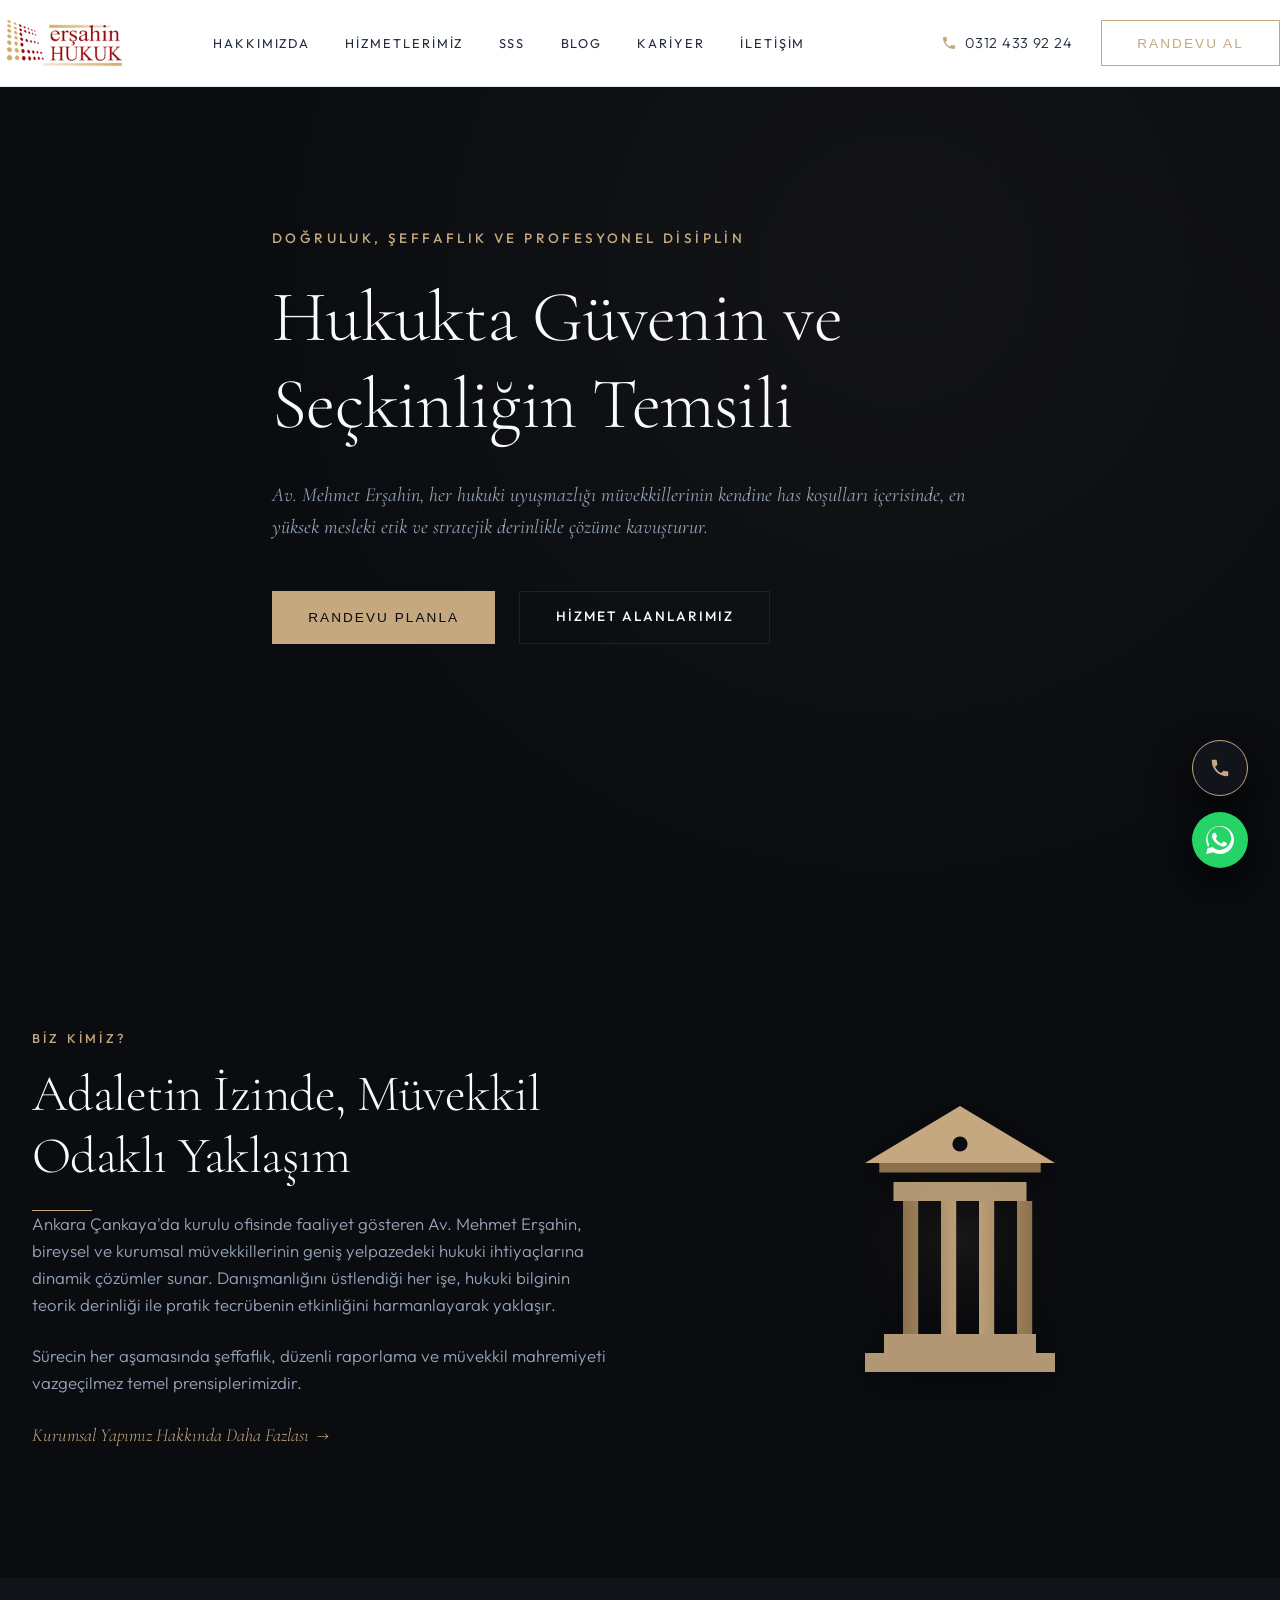
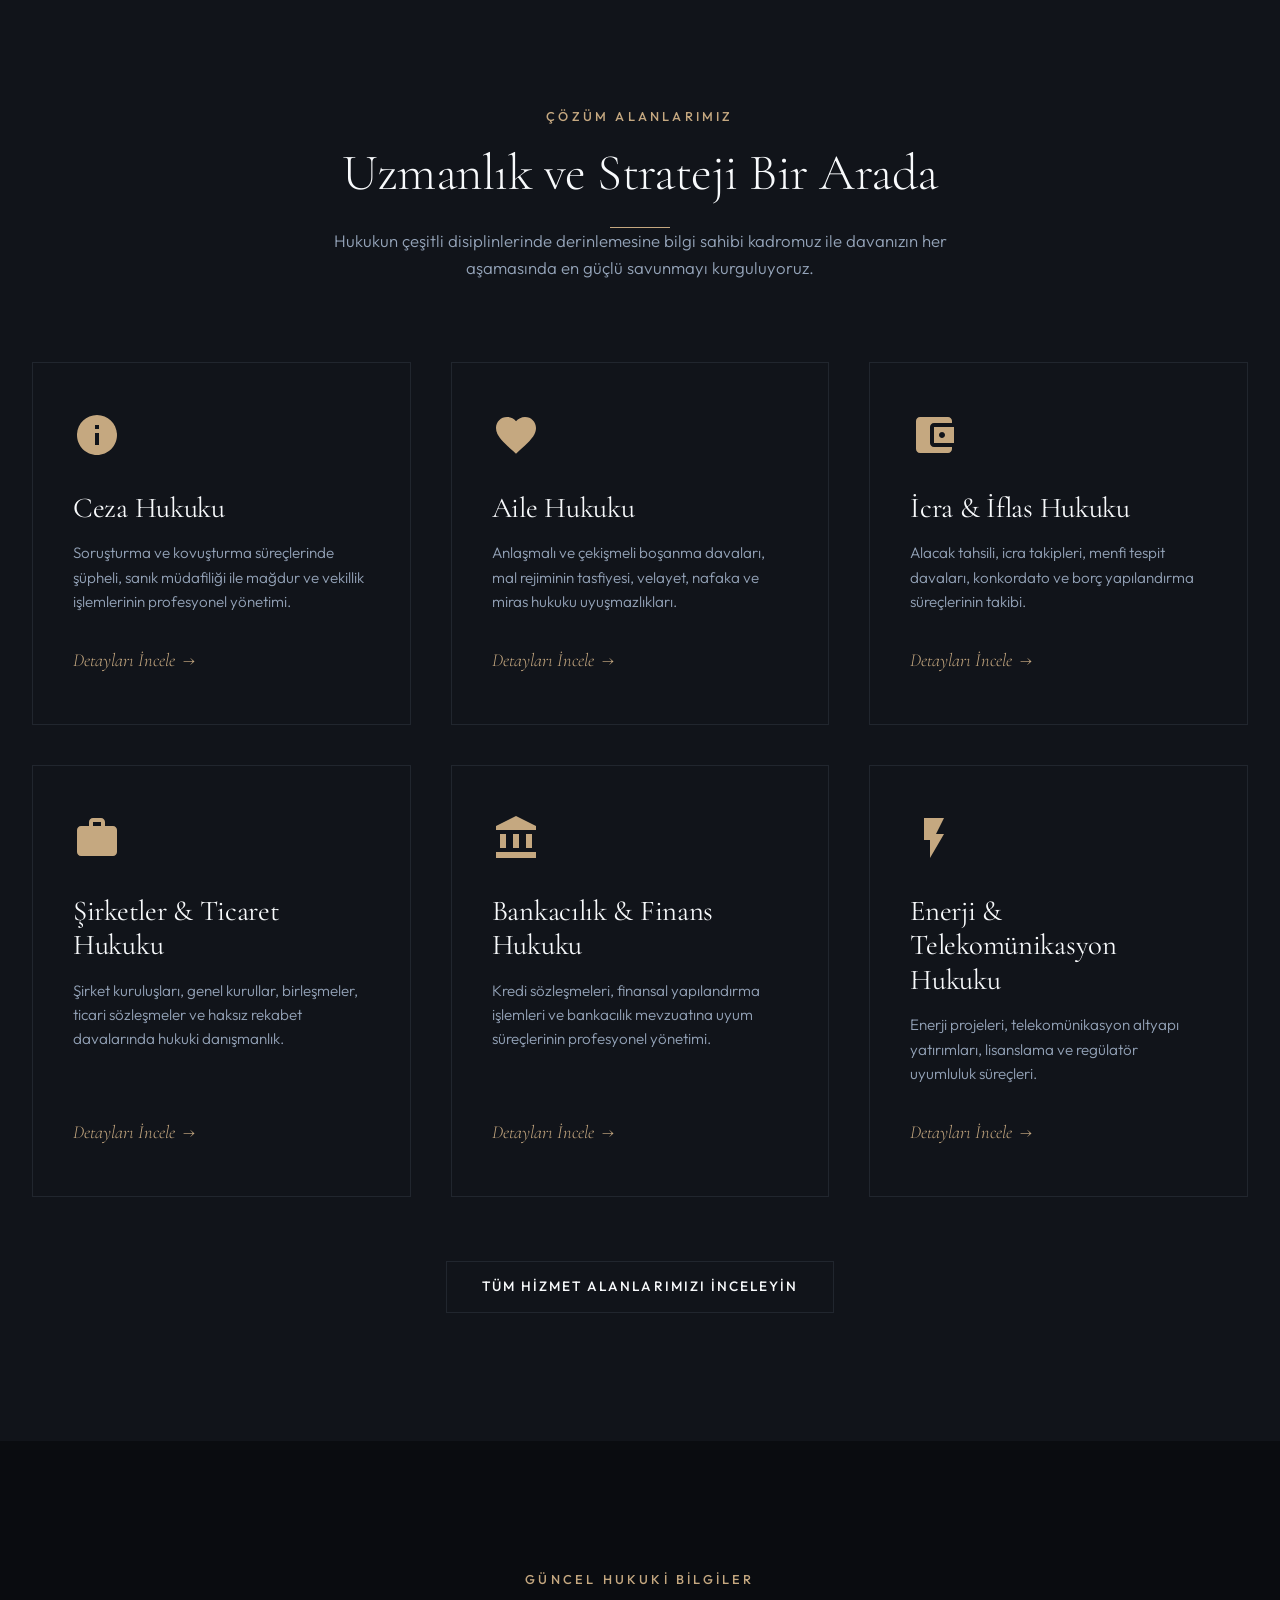
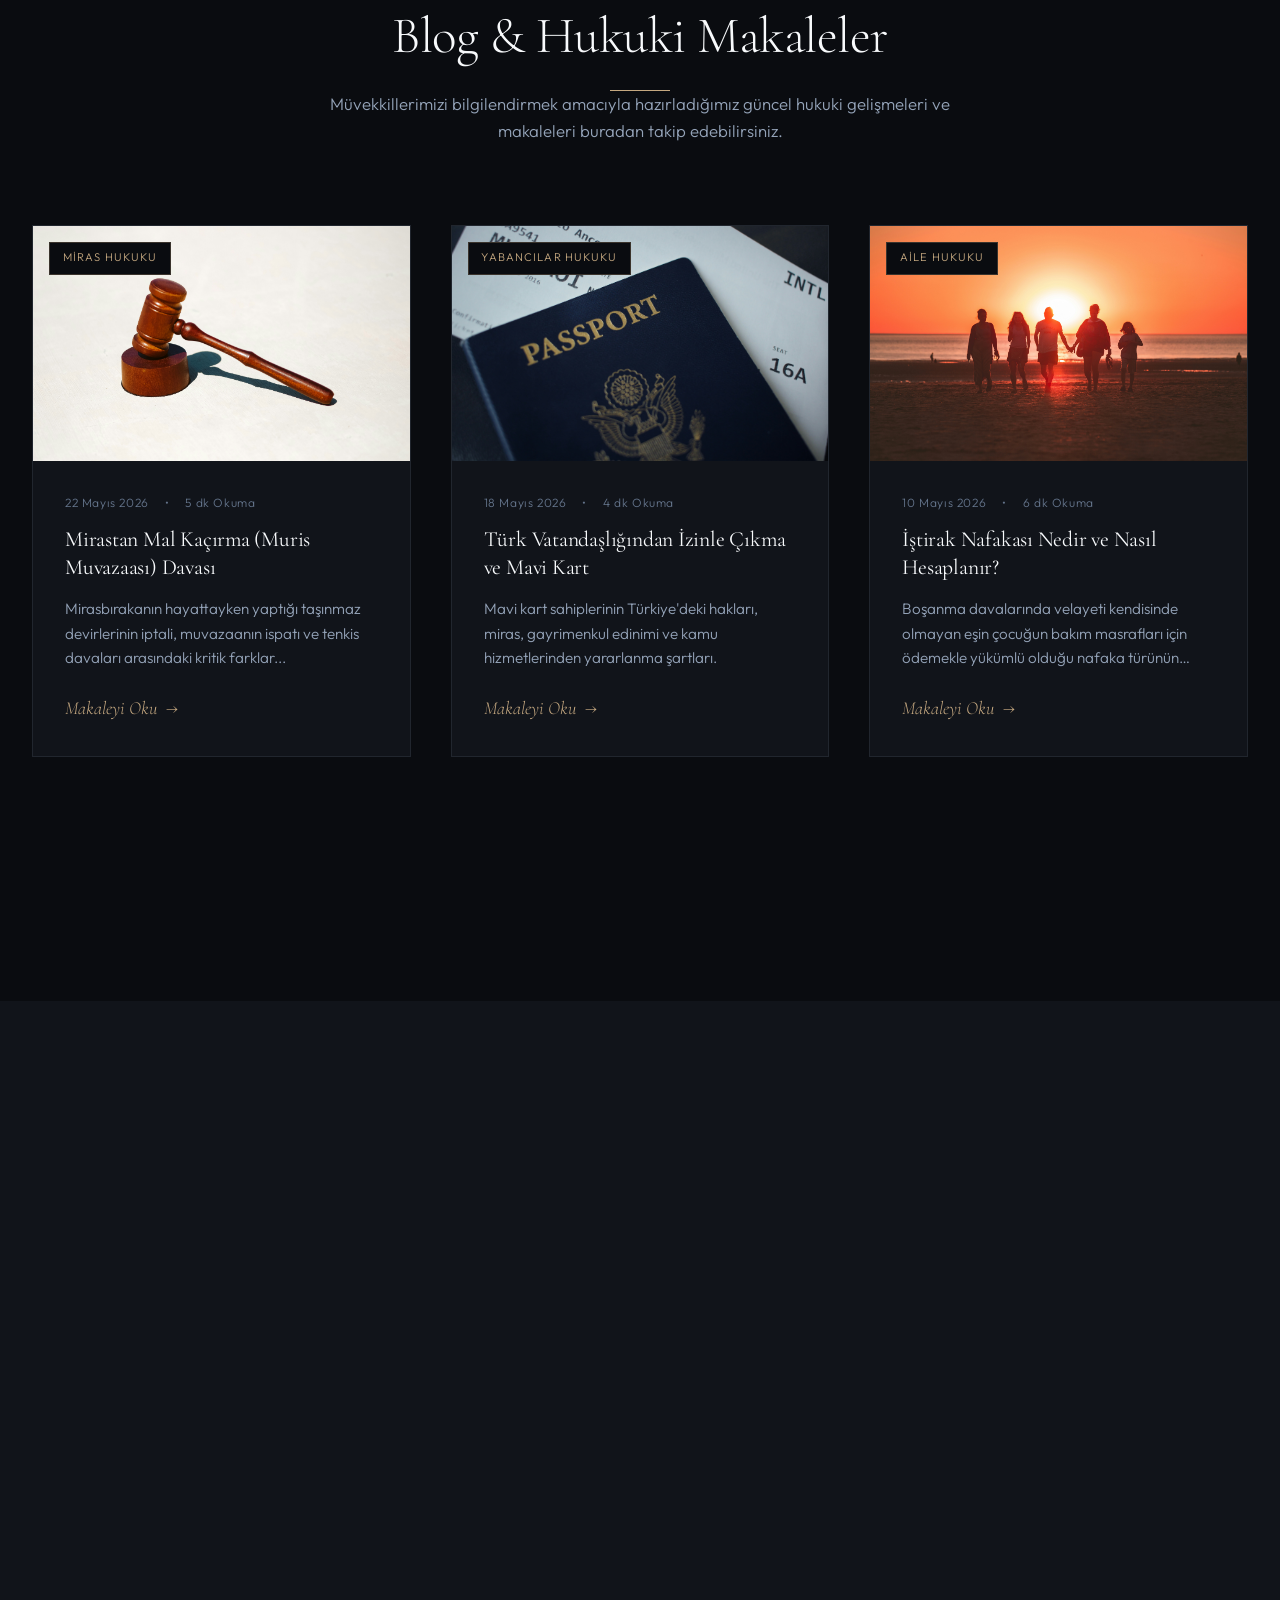
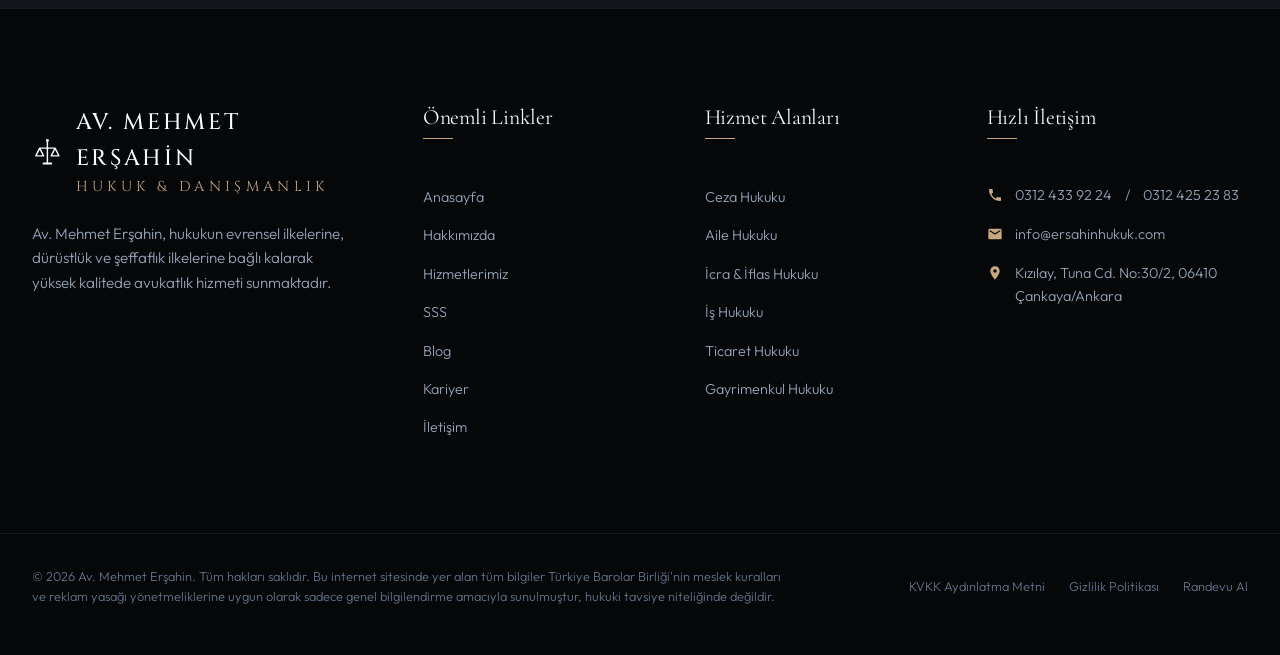
==== commit 6e5ee1b5: "Rename Duyurular to Blog in menus/headings and remove numbering from values in hakkimizda.html" ====
--- a/index.html
+++ b/index.html
@@ -22,7 +22,7 @@
           <li><a href="hakkimizda" class="nav-link">Hakkımızda</a></li>
           <li><a href="hizmetler" class="nav-link">Hizmetlerimiz</a></li>
           <li><a href="sss" class="nav-link">SSS</a></li>
-          <li><a href="blog" class="nav-link">Duyurular</a></li>
+          <li><a href="blog" class="nav-link">Blog</a></li>
           <li><a href="kariyer" class="nav-link">Kariyer</a></li>
           <li><a href="iletisim" class="nav-link">İletişim</a></li>
         </ul>
@@ -191,7 +191,7 @@
     <div class="container">
       <div class="section-header reveal">
         <span class="section-subtitle">Güncel Hukuki Bilgiler</span>
-        <h2 class="section-title">Duyurular & Hukuki Makaleler</h2>
+        <h2 class="section-title">Blog & Hukuki Makaleler</h2>
         <p>Müvekkillerimizi bilgilendirmek amacıyla hazırladığımız güncel hukuki gelişmeleri ve makaleleri buradan takip edebilirsiniz.</p>
       </div>
 
@@ -301,7 +301,7 @@
           <li><a href="hakkimizda">Hakkımızda</a></li>
           <li><a href="hizmetler">Hizmetlerimiz</a></li>
           <li><a href="sss">SSS</a></li>
-          <li><a href="blog">Duyurular</a></li>
+          <li><a href="blog">Blog</a></li>
           <li><a href="kariyer">Kariyer</a></li>
           <li><a href="iletisim">İletişim</a></li>
         </ul>
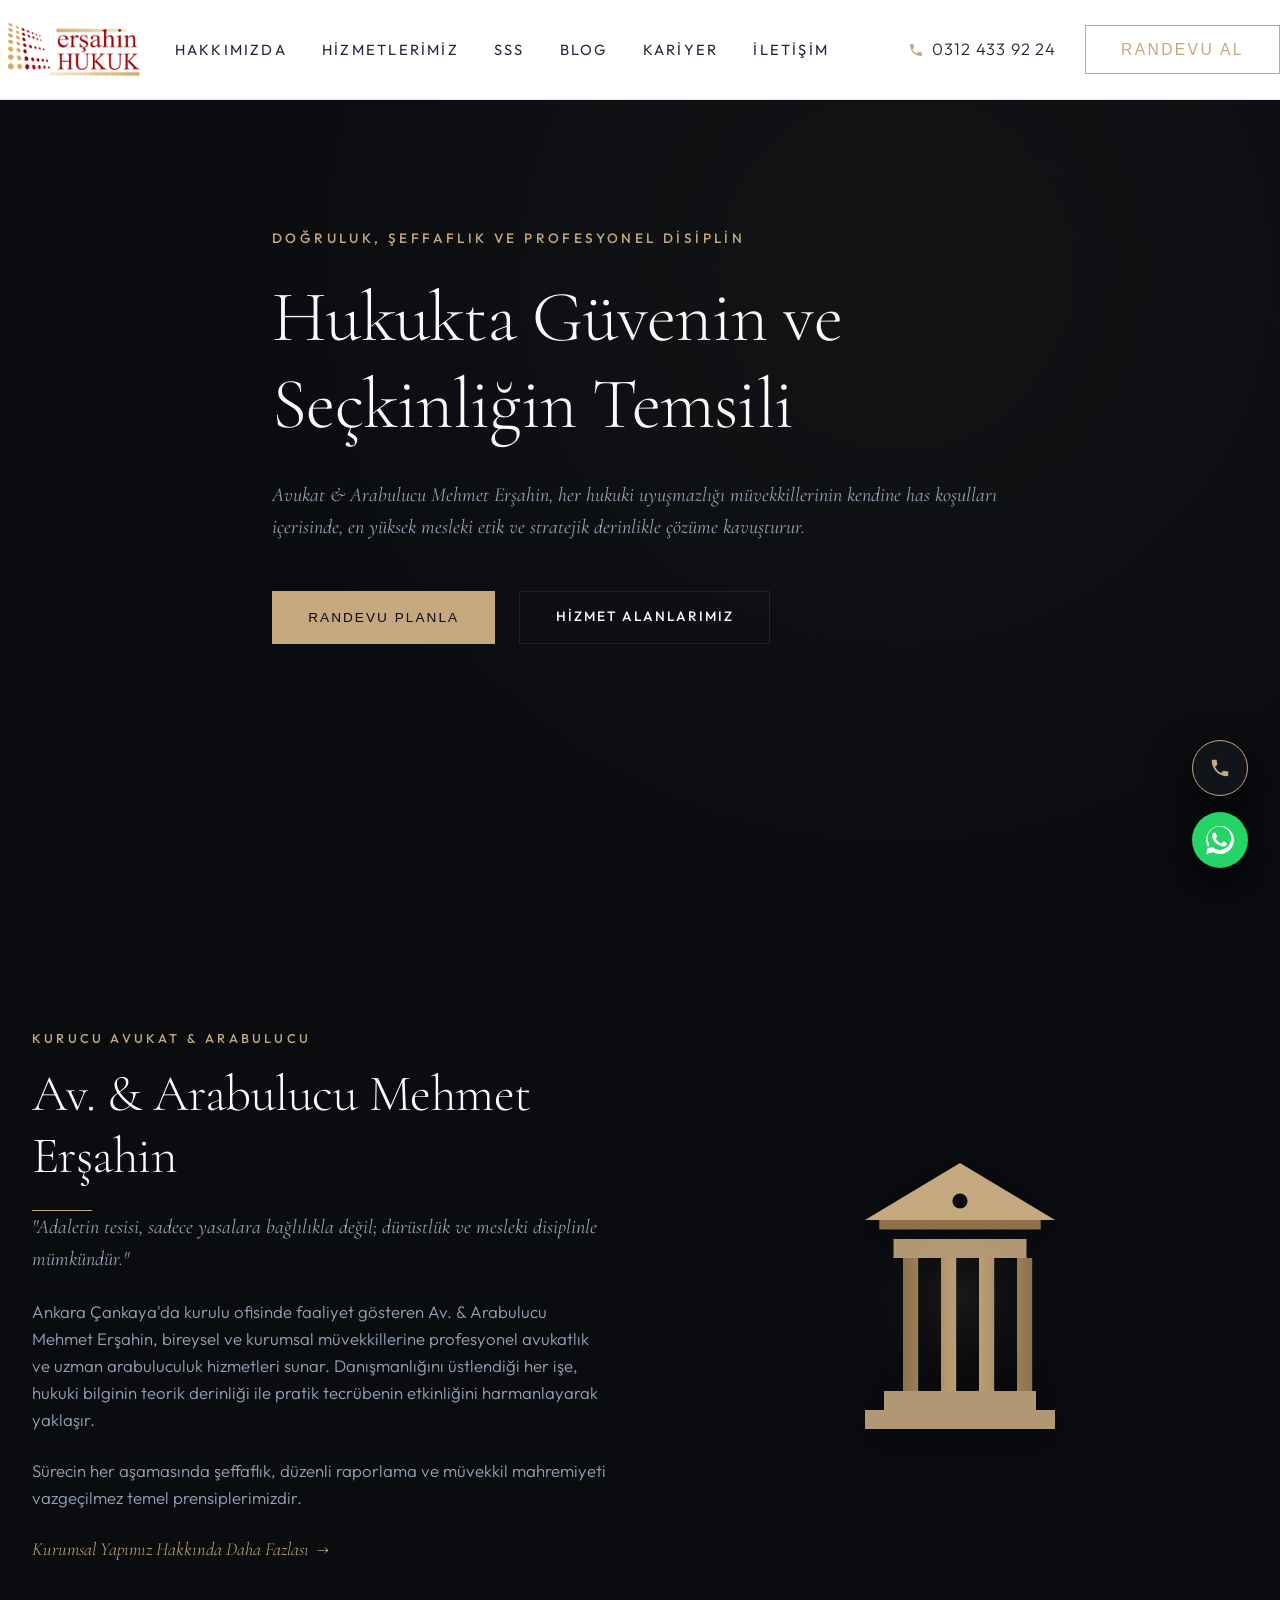
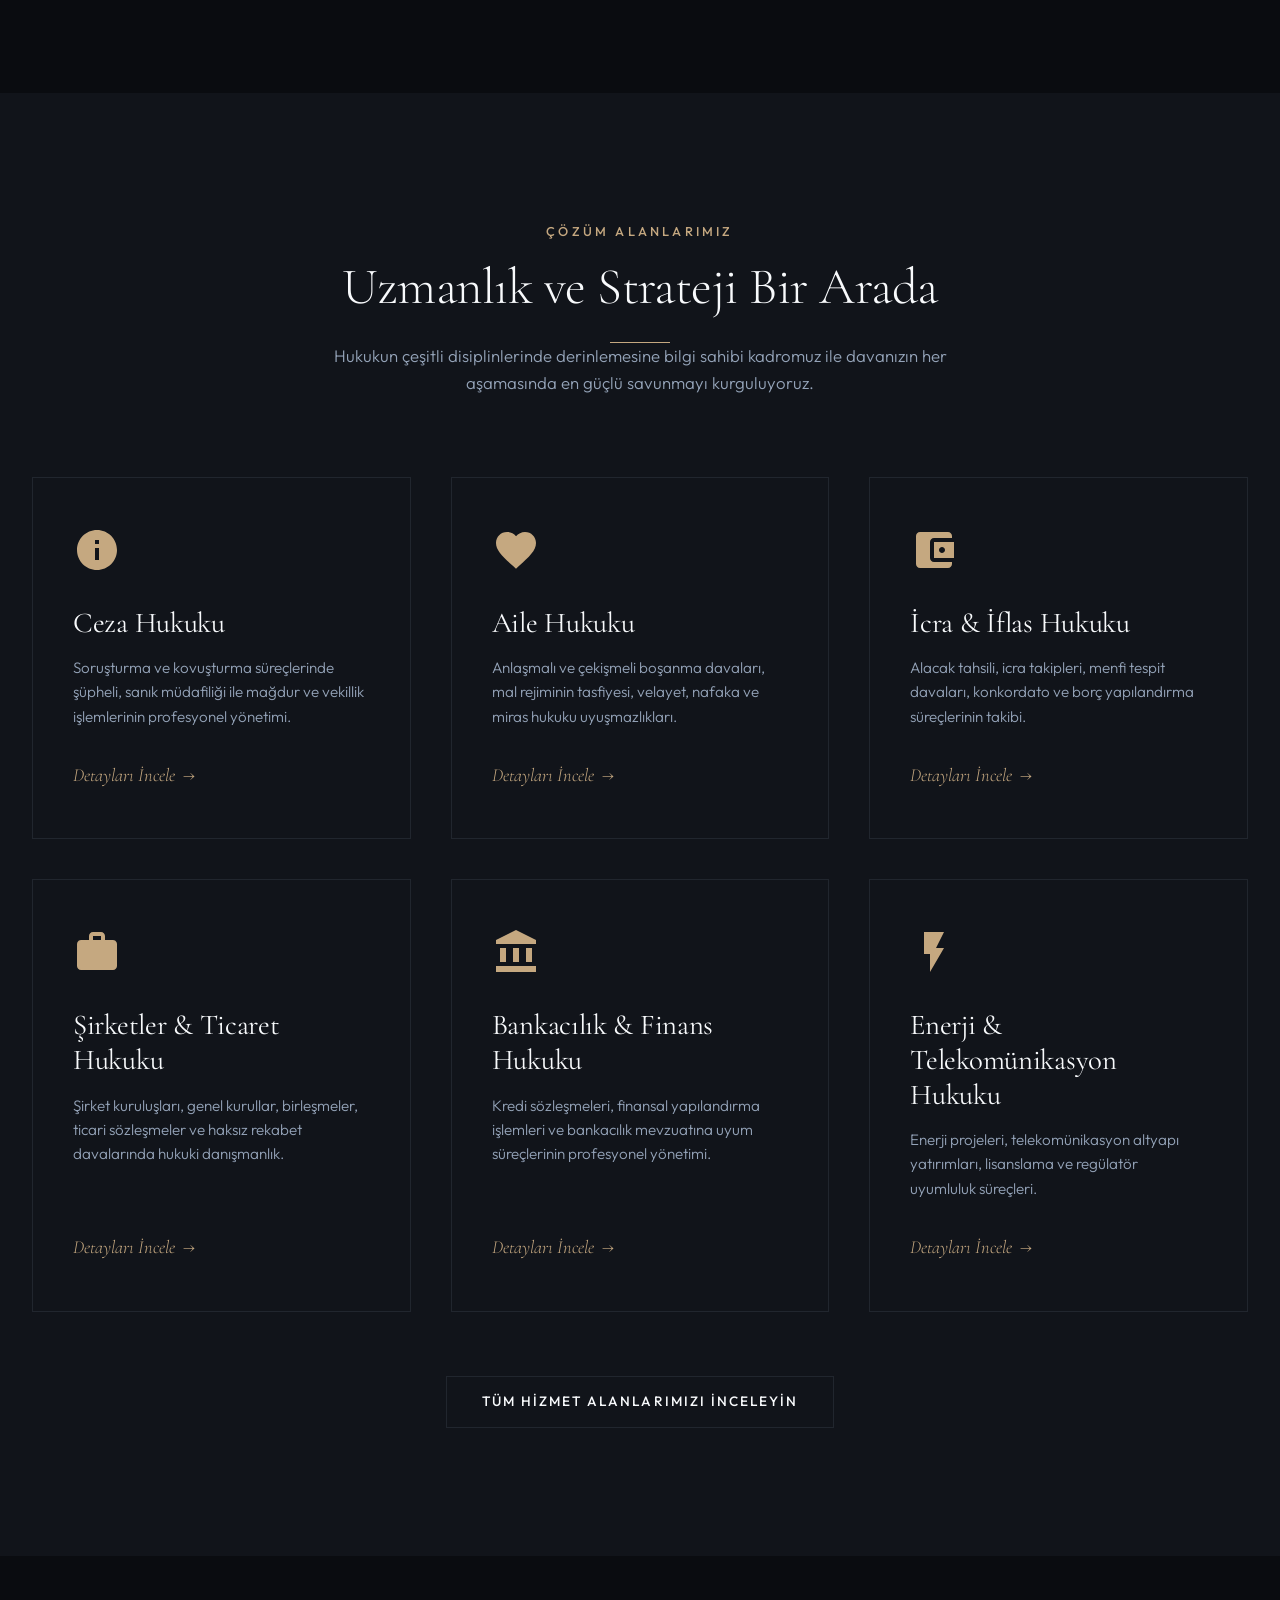
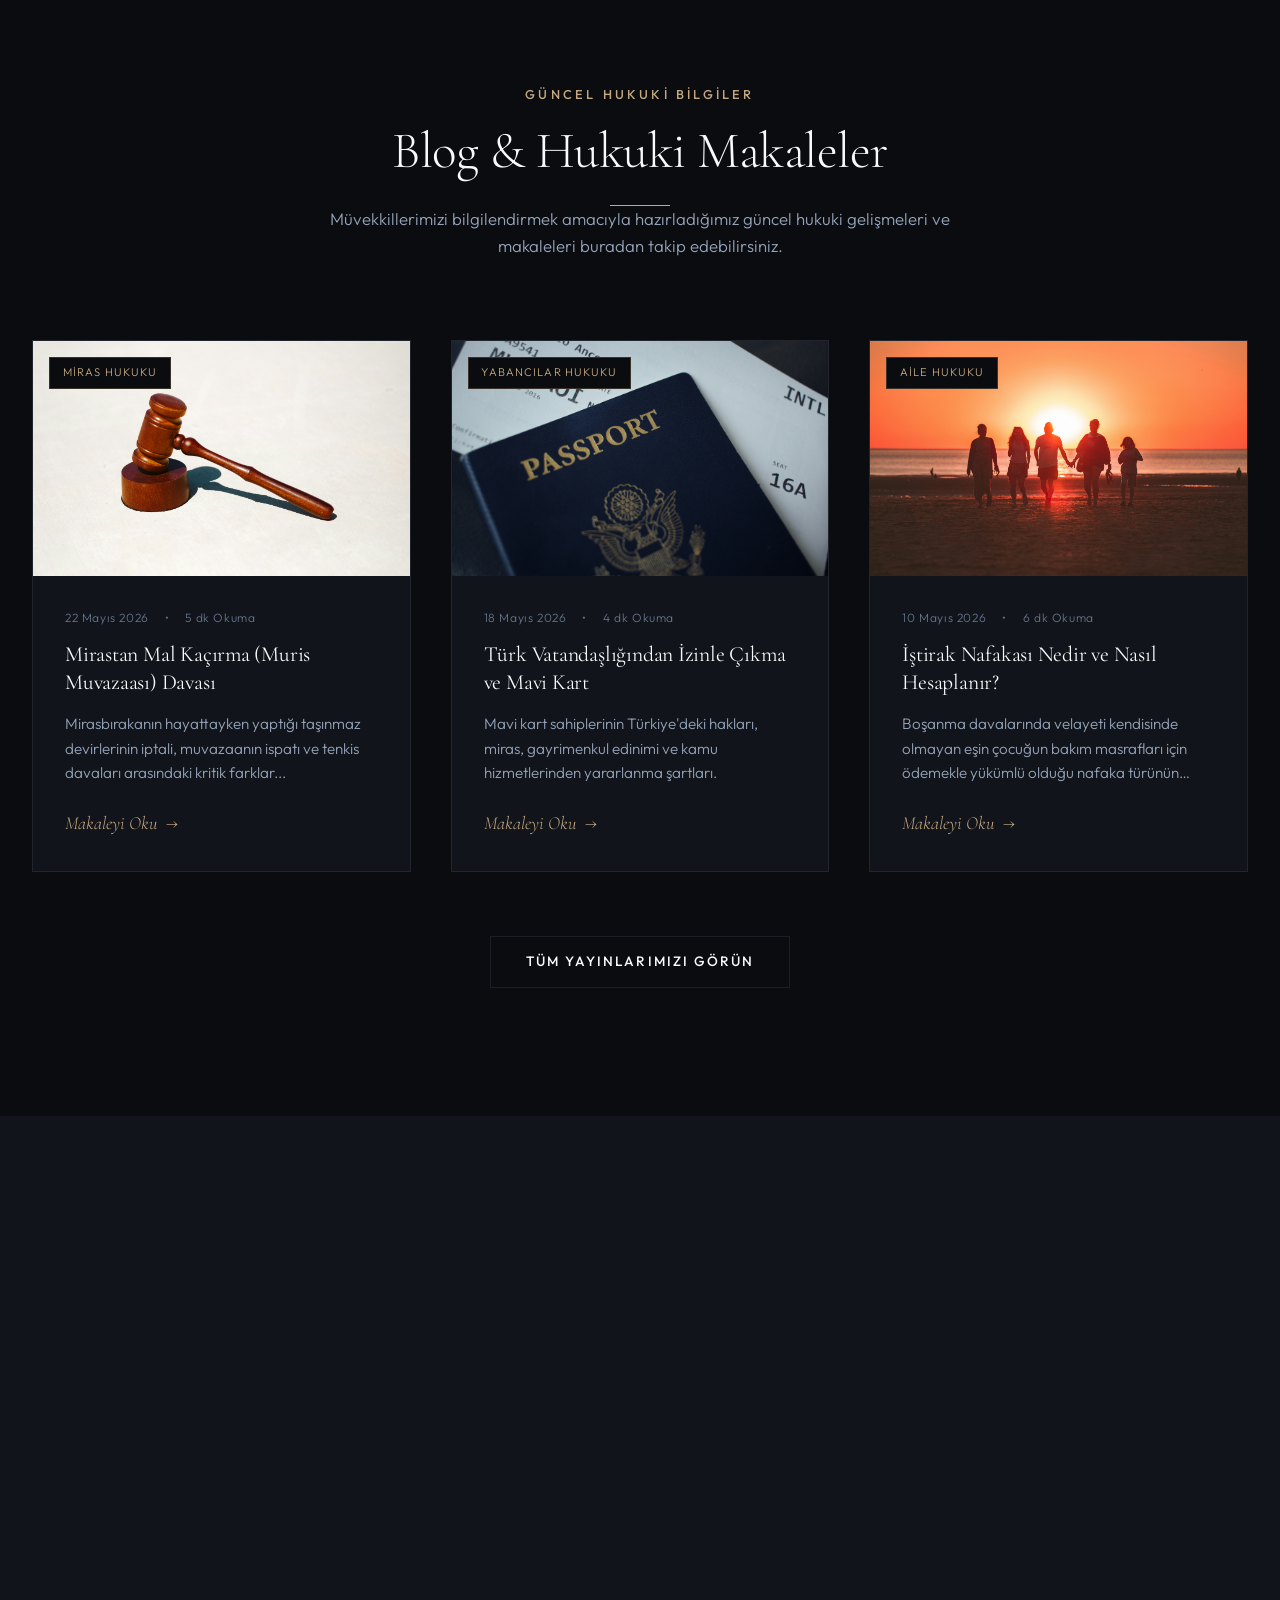
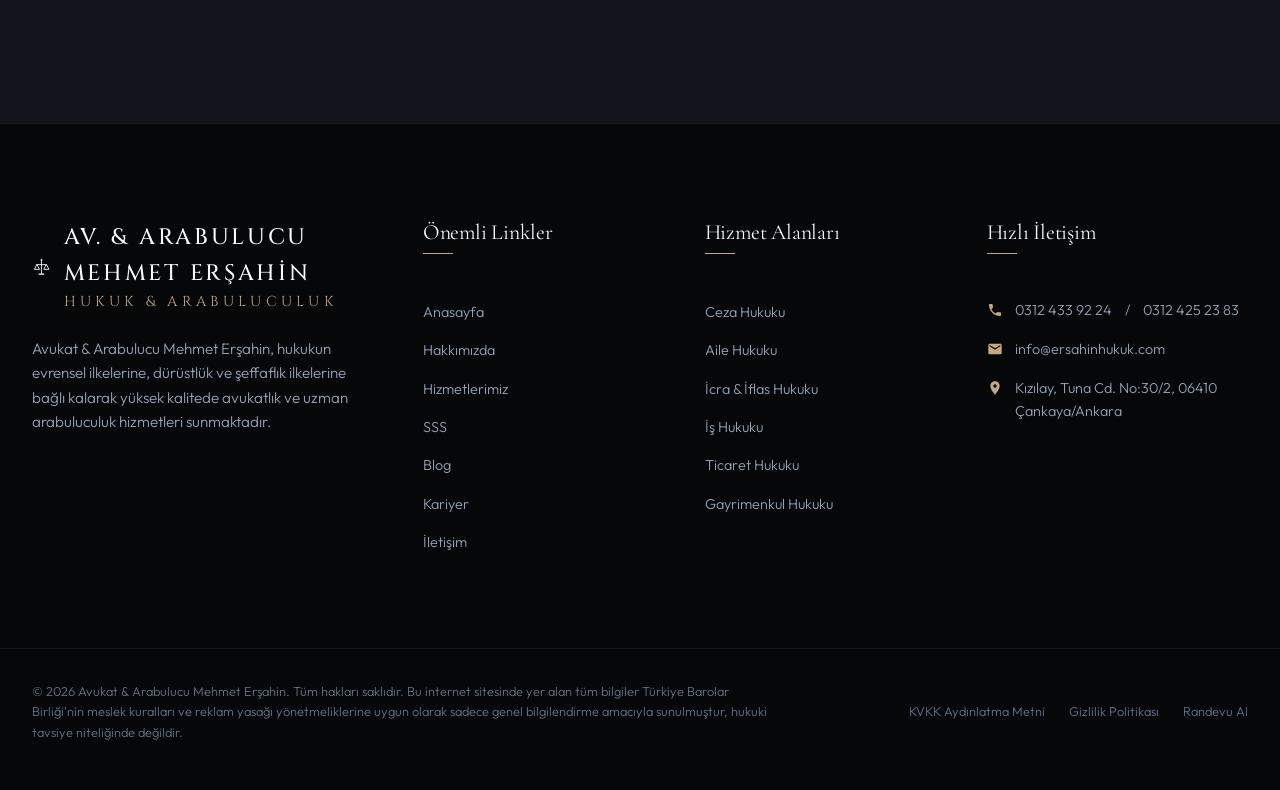
==== commit d2471532: "Enlarge header by 15%, add Arabuluculuk services to hizmetler.html, and change title to Avukat & Ara" ====
--- a/index.html
+++ b/index.html
@@ -3,8 +3,8 @@
 <head>
   <meta charset="UTF-8">
   <meta name="viewport" content="width=device-width, initial-scale=1.0">
-  <meta name="description" content="Av. Mehmet Erşahin, Ankara merkezli olarak ceza, aile, icra, iş, ticaret ve gayrimenkul hukuku alanlarında seçkin, şeffaf ve çözüm odaklı hukuki danışmanlık ve avukatlık hizmetleri sunar.">
-  <title>Av. Mehmet Erşahin | Hukuki Danışmanlık & Avukatlık</title>
+  <meta name="description" content="Avukat & Arabulucu Mehmet Erşahin, Ankara merkezli olarak ceza, aile, icra, iş, ticaret ve gayrimenkul hukuku alanlarında seçkin, şeffaf ve çözüm odaklı hukuki danışmanlık ve avukatlık hizmetleri sunar.">
+  <title>Avukat & Arabulucu Mehmet Erşahin | Hukuki Danışmanlık & Avukatlık</title>
   <link rel="stylesheet" href="assets/css/style.css">
   <link rel="icon" type="image/png" href="favicon.png">
 </head>
@@ -14,7 +14,7 @@
   <header class="header">
     <div class="container header-nav">
       <a href="/" class="logo" id="logo-link">
-        <img src="assets/images/logo.png" alt="Av. Mehmet Erşahin" class="logo-img">
+        <img src="assets/images/logo.png" alt="Avukat & Arabulucu Mehmet Erşahin" class="logo-img">
       </a>
       
       <nav>
@@ -58,7 +58,7 @@
     <div class="container hero-content">
       <span class="hero-subtitle reveal">Doğruluk, Şeffaflık ve Profesyonel Disiplin</span>
       <h1 class="reveal" style="transition-delay: 0.1s;">Hukukta Güvenin ve Seçkinliğin Temsili</h1>
-      <p class="lead reveal" style="transition-delay: 0.2s;">Av. Mehmet Erşahin, her hukuki uyuşmazlığı müvekkillerinin kendine has koşulları içerisinde, en yüksek mesleki etik ve stratejik derinlikle çözüme kavuşturur.</p>
+      <p class="lead reveal" style="transition-delay: 0.2s;">Avukat & Arabulucu Mehmet Erşahin, her hukuki uyuşmazlığı müvekkillerinin kendine has koşulları içerisinde, en yüksek mesleki etik ve stratejik derinlikle çözüme kavuşturur.</p>
       
       <div class="hero-actions reveal" style="transition-delay: 0.3s;">
         <button class="btn btn-primary js-appointment-trigger">Randevu Planla</button>
@@ -72,9 +72,10 @@
   <section class="section-primary">
     <div class="container grid-2">
       <div class="reveal-left">
-        <span class="section-subtitle">Biz Kimiz?</span>
-        <h2 class="section-title left-align">Adaletin İzinde, Müvekkil Odaklı Yaklaşım</h2>
-        <p>Ankara Çankaya'da kurulu ofisinde faaliyet gösteren Av. Mehmet Erşahin, bireysel ve kurumsal müvekkillerinin geniş yelpazedeki hukuki ihtiyaçlarına dinamik çözümler sunar. Danışmanlığını üstlendiği her işe, hukuki bilginin teorik derinliği ile pratik tecrübenin etkinliğini harmanlayarak yaklaşır.</p>
+        <span class="section-subtitle">Kurucu Avukat & Arabulucu</span>
+        <h2 class="section-title left-align">Av. & Arabulucu Mehmet Erşahin</h2>
+        <p class="lead">"Adaletin tesisi, sadece yasalara bağlılıkla değil; dürüstlük ve mesleki disiplinle mümkündür."</p>
+        <p>Ankara Çankaya'da kurulu ofisinde faaliyet gösteren Av. & Arabulucu Mehmet Erşahin, bireysel ve kurumsal müvekkillerine profesyonel avukatlık ve uzman arabuluculuk hizmetleri sunar. Danışmanlığını üstlendiği her işe, hukuki bilginin teorik derinliği ile pratik tecrübenin etkinliğini harmanlayarak yaklaşır.</p>
         <p>Sürecin her aşamasında şeffaflık, düzenli raporlama ve müvekkil mahremiyeti vazgeçilmez temel prensiplerimizdir.</p>
         <a href="hakkimizda" class="text-link">Kurumsal Yapımız Hakkında Daha Fazlası <span>→</span></a>
       </div>
@@ -287,11 +288,11 @@
             <path d="M12 28h8" stroke="currentColor" stroke-width="2" stroke-linecap="round"/>
           </svg>
           <div class="logo-text">
-            AV. MEHMET ERŞAHİN
-            <span>Hukuk & Danışmanlık</span>
+            AV. & ARABULUCU MEHMET ERŞAHİN
+            <span>Hukuk & Arabuluculuk</span>
           </div>
         </a>
-        <p>Av. Mehmet Erşahin, hukukun evrensel ilkelerine, dürüstlük ve şeffaflık ilkelerine bağlı kalarak yüksek kalitede avukatlık hizmeti sunmaktadır.</p>
+        <p>Avukat & Arabulucu Mehmet Erşahin, hukukun evrensel ilkelerine, dürüstlük ve şeffaflık ilkelerine bağlı kalarak yüksek kalitede avukatlık ve uzman arabuluculuk hizmetleri sunmaktadır.</p>
       </div>
 
       <div>
@@ -340,7 +341,7 @@
 
     <div class="container footer-bottom">
       <div class="footer-disclaimer">
-        © 2026 Av. Mehmet Erşahin. Tüm hakları saklıdır. Bu internet sitesinde yer alan tüm bilgiler Türkiye Barolar Birliği'nin meslek kuralları ve reklam yasağı yönetmeliklerine uygun olarak sadece genel bilgilendirme amacıyla sunulmuştur, hukuki tavsiye niteliğinde değildir.
+        © 2026 Avukat & Arabulucu Mehmet Erşahin. Tüm hakları saklıdır. Bu internet sitesinde yer alan tüm bilgiler Türkiye Barolar Birliği'nin meslek kuralları ve reklam yasağı yönetmeliklerine uygun olarak sadece genel bilgilendirme amacıyla sunulmuştur, hukuki tavsiye niteliğinde değildir.
       </div>
       <div class="footer-bottom-links">
         <a href="kvkk">KVKK Aydınlatma Metni</a>
@@ -352,10 +353,10 @@
 
   <!-- --- Floating Contacts --- -->
   <div class="floating-contact">
-    <a href="tel:+903124339224" class="floating-btn floating-phone" aria-label="Telefonla Arayın">
+    <a href="tel:+905559715306" class="floating-btn floating-phone" aria-label="Telefonla Arayın">
       <svg viewBox="0 0 24 24"><path d="M6.62 10.79c1.44 2.83 3.76 5.14 6.59 6.59l2.2-2.2c.27-.27.67-.36 1.02-.24 1.12.37 2.33.57 3.59.57.55 0 1 .45 1 1V20c0 .55-.45 1-1 1-9.39 0-17-7.61-17-17 0-.55.45-1 1-1h3.5c.55 0 1 .45 1 1 0 1.25.2 2.47.57 3.59.12.35.03.74-.24 1.02l-2.2 2.2z"/></svg>
     </a>
-    <a href="https://wa.me/905442859915" class="floating-btn floating-whatsapp" target="_blank" rel="noopener noreferrer" aria-label="WhatsApp İletişim">
+    <a href="https://wa.me/905559715306" class="floating-btn floating-whatsapp" target="_blank" rel="noopener noreferrer" aria-label="WhatsApp İletişim">
       <svg viewBox="0 0 24 24">
         <path d="M.057 24l1.687-6.163c-1.041-1.804-1.588-3.849-1.587-5.946C.06 5.348 5.397.01 12.008.01c3.202.001 6.212 1.246 8.477 3.514 2.266 2.268 3.507 5.28 3.505 8.484-.004 6.657-5.34 11.997-11.953 11.997-2.005-.001-3.973-.502-5.724-1.455L0 24zm6.59-4.846c1.6.95 2.802 1.486 4.757 1.487 5.589 0 10.134-4.52 10.138-10.07.002-2.688-1.04-5.216-2.935-7.114C16.66 1.558 14.135.516 11.453.515 5.865.515 1.32 5.037 1.316 10.589c-.001 1.83.479 3.25 1.378 4.814l-.993 3.63 3.747-.98c1.512.924 2.502 1.4 4.519 1.4z"/>
         <path d="M17.472 14.382c-.32-.16-1.89-.93-2.185-1.04-.3-.11-.515-.17-.73.15-.215.32-.83 1.04-1.02 1.25-.19.21-.38.24-.7.08-.32-.16-1.35-.5-2.575-1.595-.95-.85-1.6-1.9-1.785-2.22-.19-.32-.02-.49.14-.65.14-.14.32-.37.48-.56.16-.18.21-.3.32-.51.11-.215.05-.4-.03-.56-.08-.16-.73-1.77-1-2.43-.265-.64-.53-.55-.73-.56-.19-.01-.41-.01-.62-.01-.215 0-.56.08-.85.4-.29.32-1.1 1.08-1.1 2.63 0 1.55 1.13 3.05 1.285 3.26.16.21 2.225 3.397 5.39 4.754.753.323 1.342.517 1.8.66.757.24 1.448.207 1.993.125.607-.09 1.89-.77 2.153-1.48.263-.7.263-1.3.188-1.43-.075-.125-.275-.205-.595-.365z"/>
@@ -410,7 +411,7 @@
         <div class="form-group">
           <label class="checkbox-label">
             <input type="checkbox" required>
-            <span>KVKK kapsamında kişisel verilerimin işlenmesini ve Av. Mehmet Erşahin tarafından bilgilendirme amacıyla kullanılmasını kabul ediyorum. *</span>
+            <span>KVKK kapsamında kişisel verilerimin işlenmesini ve Avukat & Arabulucu Mehmet Erşahin tarafından bilgilendirme amacıyla kullanılmasını kabul ediyorum. *</span>
           </label>
         </div>
         <button type="submit" class="btn btn-primary" style="width: 100%;">Talebi Gönder</button>
--- a/assets/css/style.css
+++ b/assets/css/style.css
@@ -263,7 +263,7 @@
 .header-scrolled {
   background-color: #ffffff;
   border-bottom: 1px solid #e2e8f0;
-  padding: 0.8rem 0;
+  padding: 0.92rem 0;
   box-shadow: 0 4px 6px -1px rgba(0, 0, 0, 0.05), 0 2px 4px -1px rgba(0, 0, 0, 0.03);
 }
 
@@ -271,17 +271,18 @@
   display: flex;
   align-items: center;
   justify-content: space-between;
-  padding: 1.2rem 0;
+  padding: 1.38rem 0;
   transition: var(--transition-smooth);
 }
 
 .header-scrolled .header-nav {
-  padding: 0.8rem 0;
-}
-
-/* Header link colors for readability on white background */
+  padding: 0.92rem 0;
+}
+
+/* Header link colors and 15% size boost for readability on white background */
 .header .nav-link {
   color: #1e293b;
+  font-size: 0.92rem; /* 15% larger (was 0.8rem) */
 }
 
 .header .nav-link:hover, 
@@ -291,6 +292,7 @@
 
 .header .nav-phone {
   color: #1e293b;
+  font-size: 1.035rem; /* 15% larger (was 0.9rem) */
 }
 
 .header .nav-phone:hover {
@@ -298,9 +300,13 @@
 }
 
 .header .logo-img {
-  height: 48px;
+  height: 55px; /* 15% larger (was 48px) */
   width: auto;
   display: block;
+}
+
+.header .btn {
+  font-size: 0.98rem; /* 15% larger (was 0.85rem) */
 }
 
 /* Ensure mobile menu hamburger lines are visible on white background */
@@ -1613,3 +1619,23 @@
   font-weight: 500;
 }
 
+/* --- Google Maps Styling (Golden/Dark Theme) --- */
+.google-map-wrapper {
+  border: 1px solid var(--accent-gold-border);
+  background-color: var(--bg-secondary);
+  overflow: hidden;
+  height: 260px;
+  position: relative;
+}
+
+.google-map-iframe {
+  width: 100%;
+  height: 100%;
+  border: 0;
+  transition: var(--transition-smooth);
+}
+
+.google-map-wrapper:hover .google-map-iframe {
+  /* No filter on hover */
+}
+
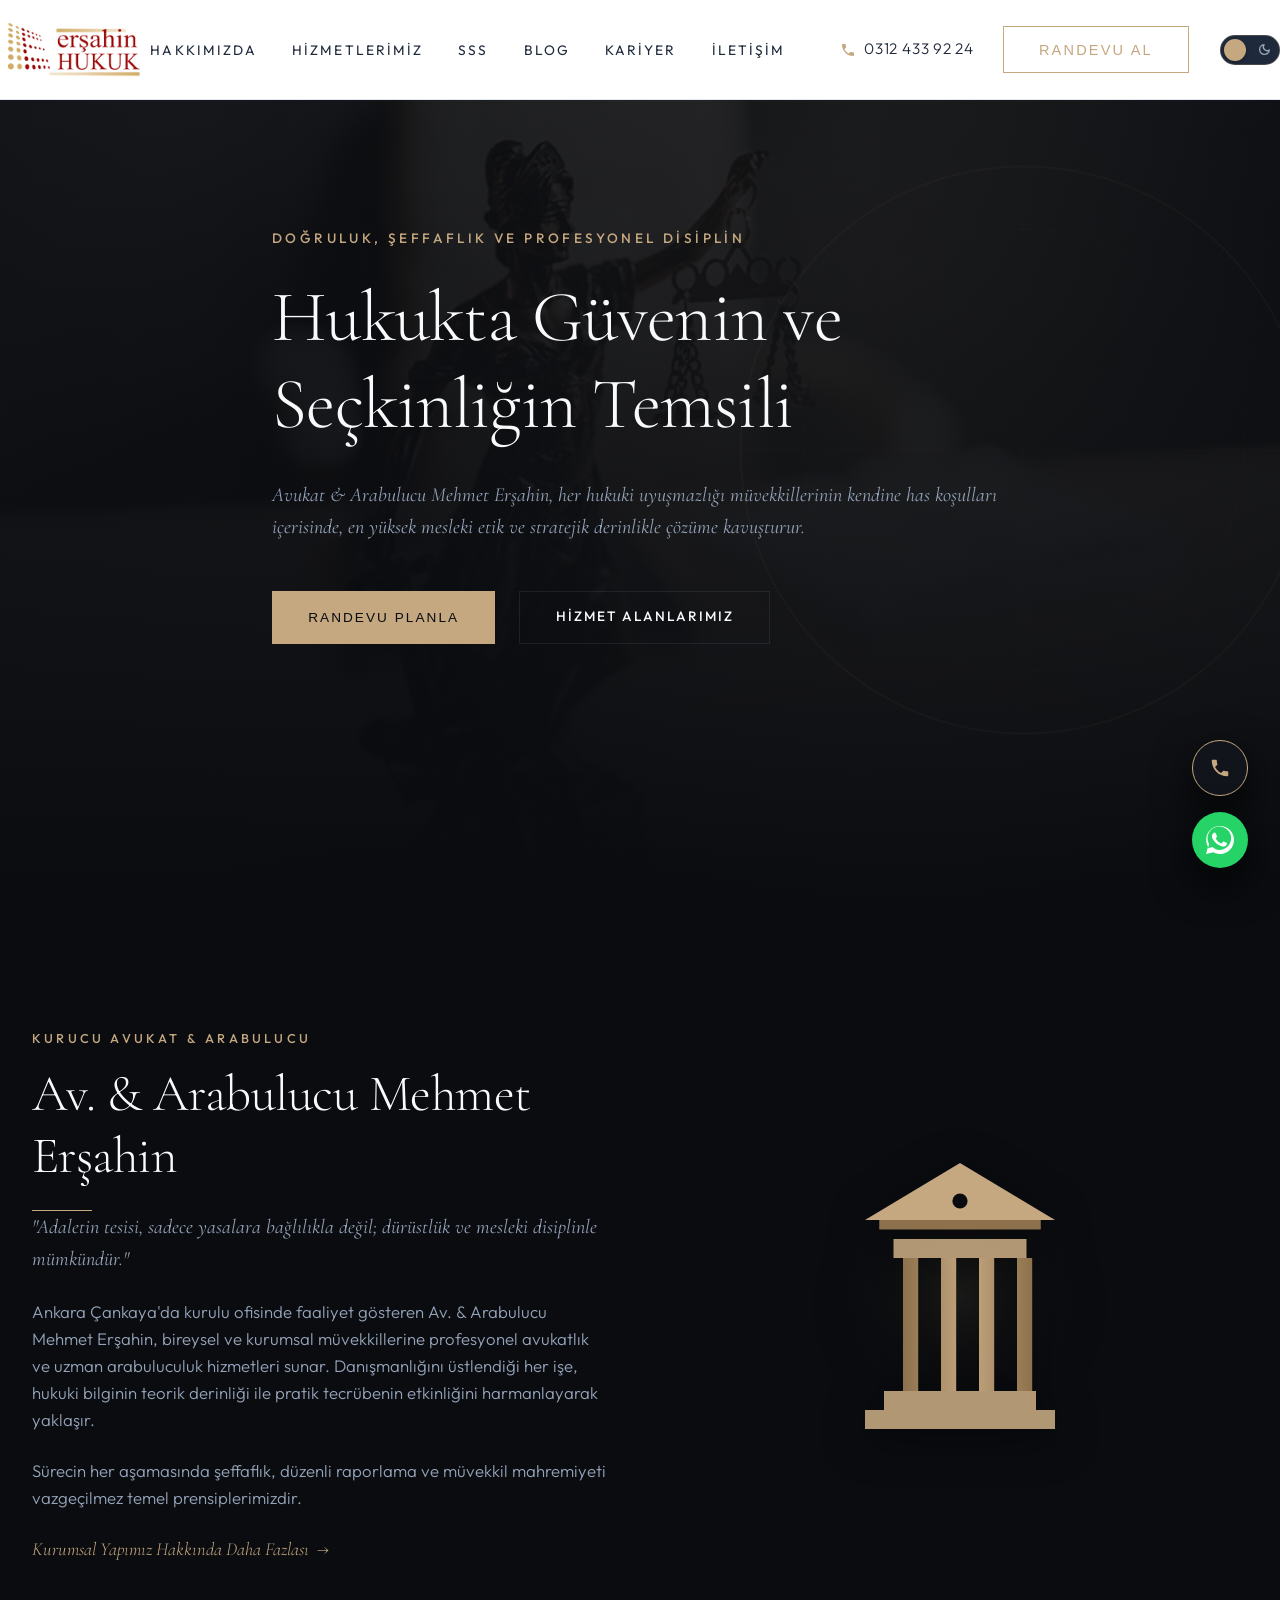
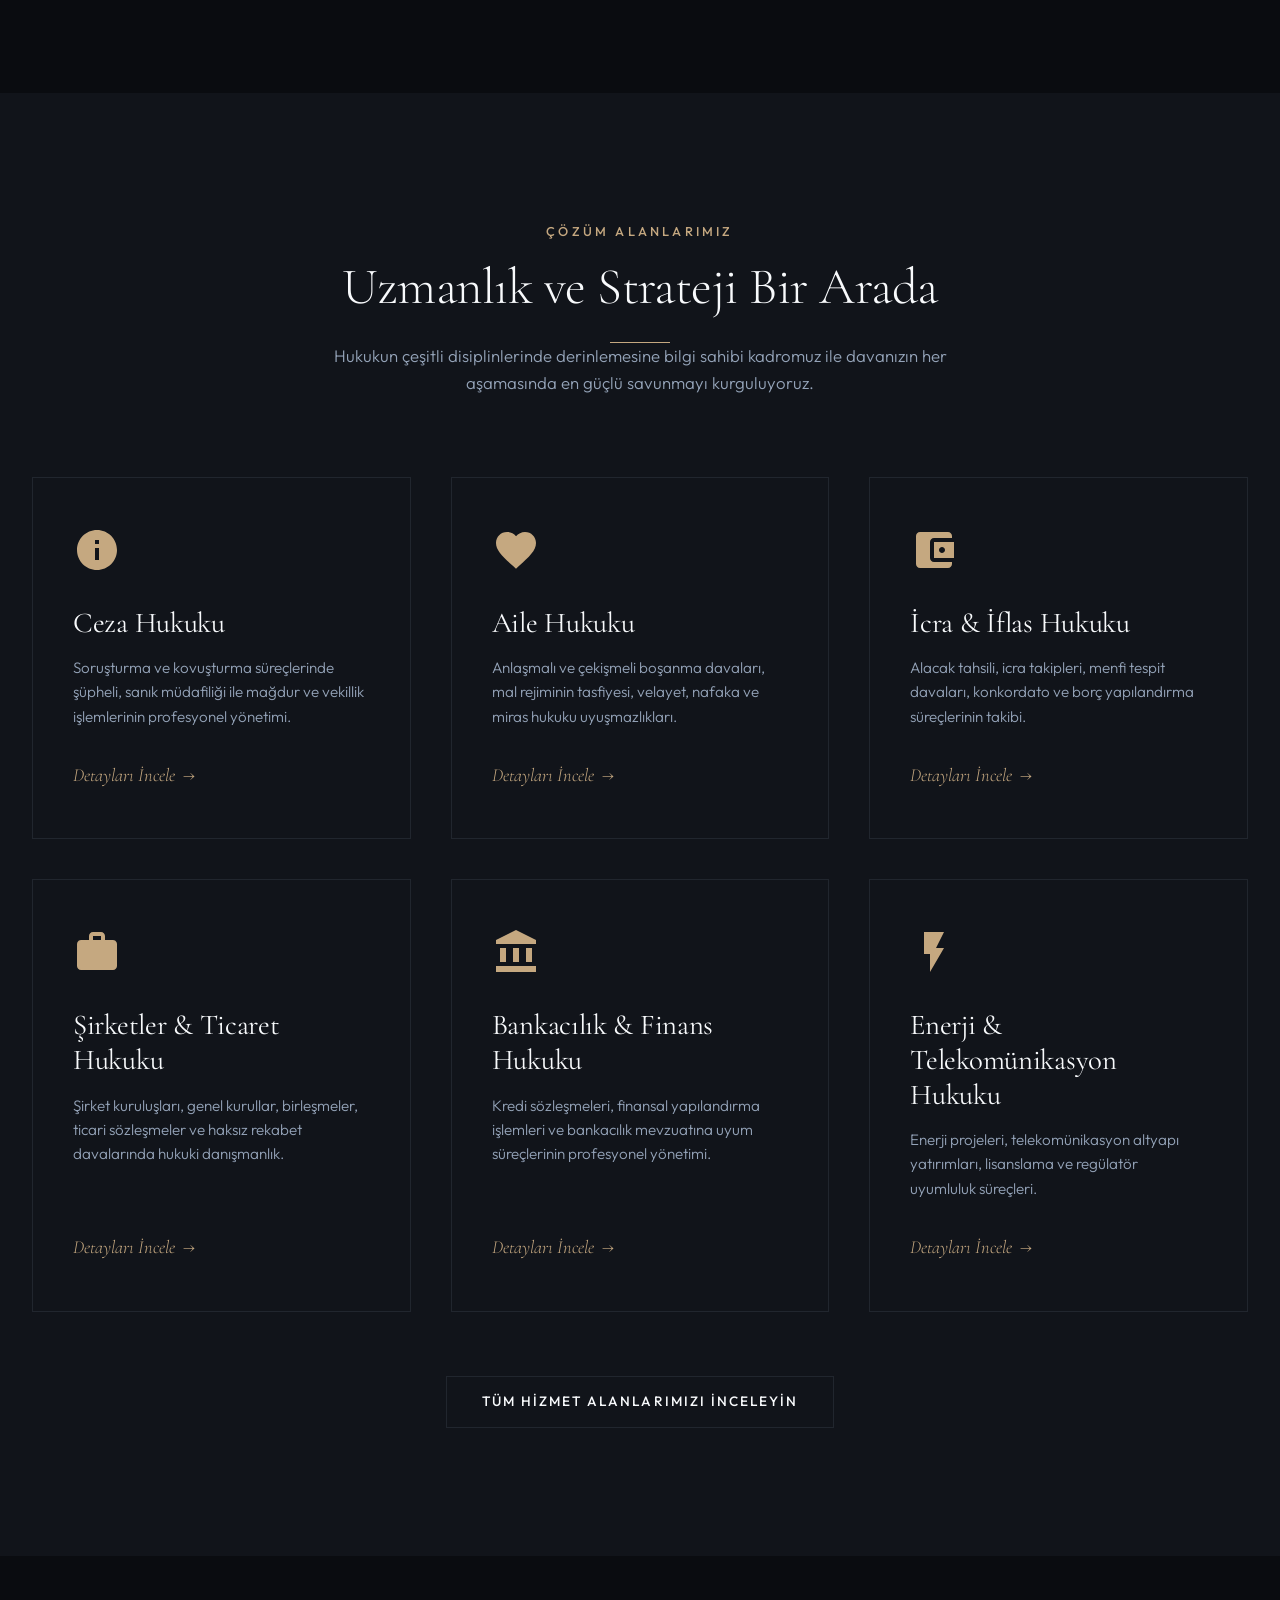
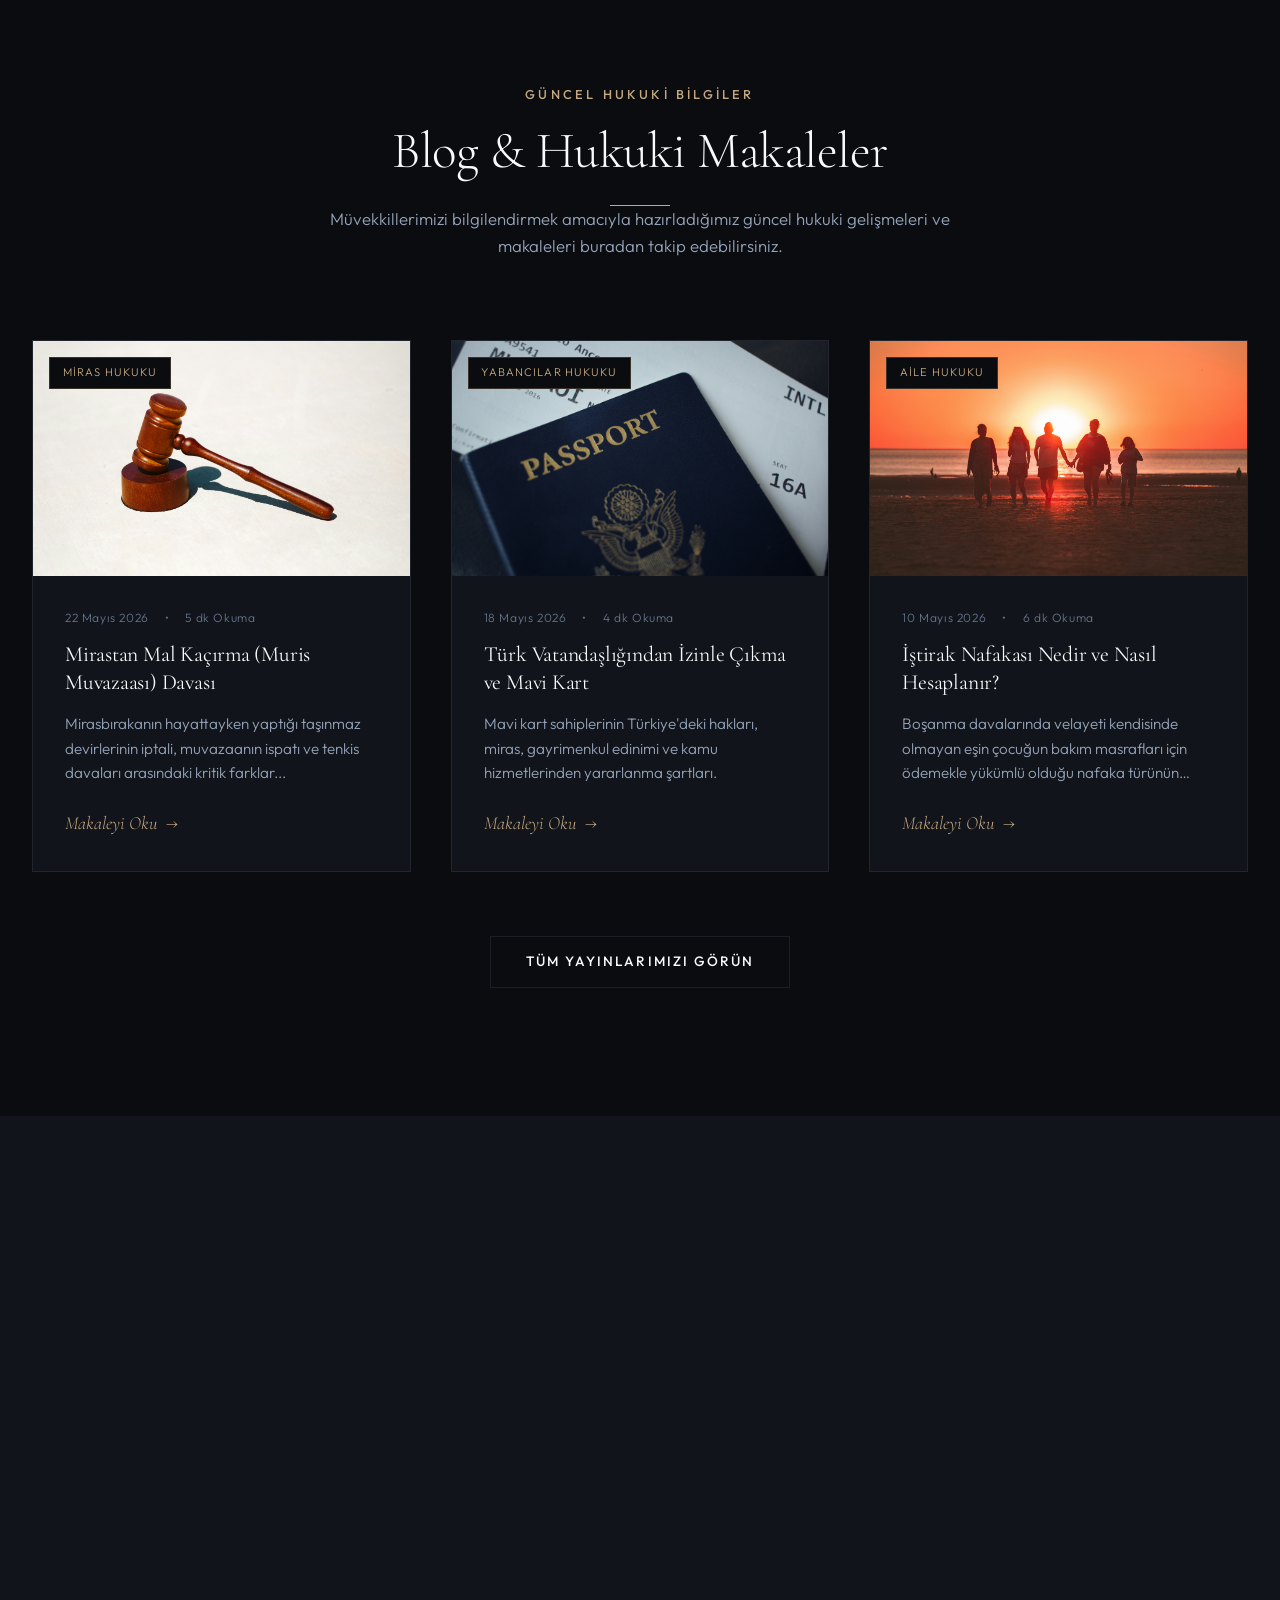
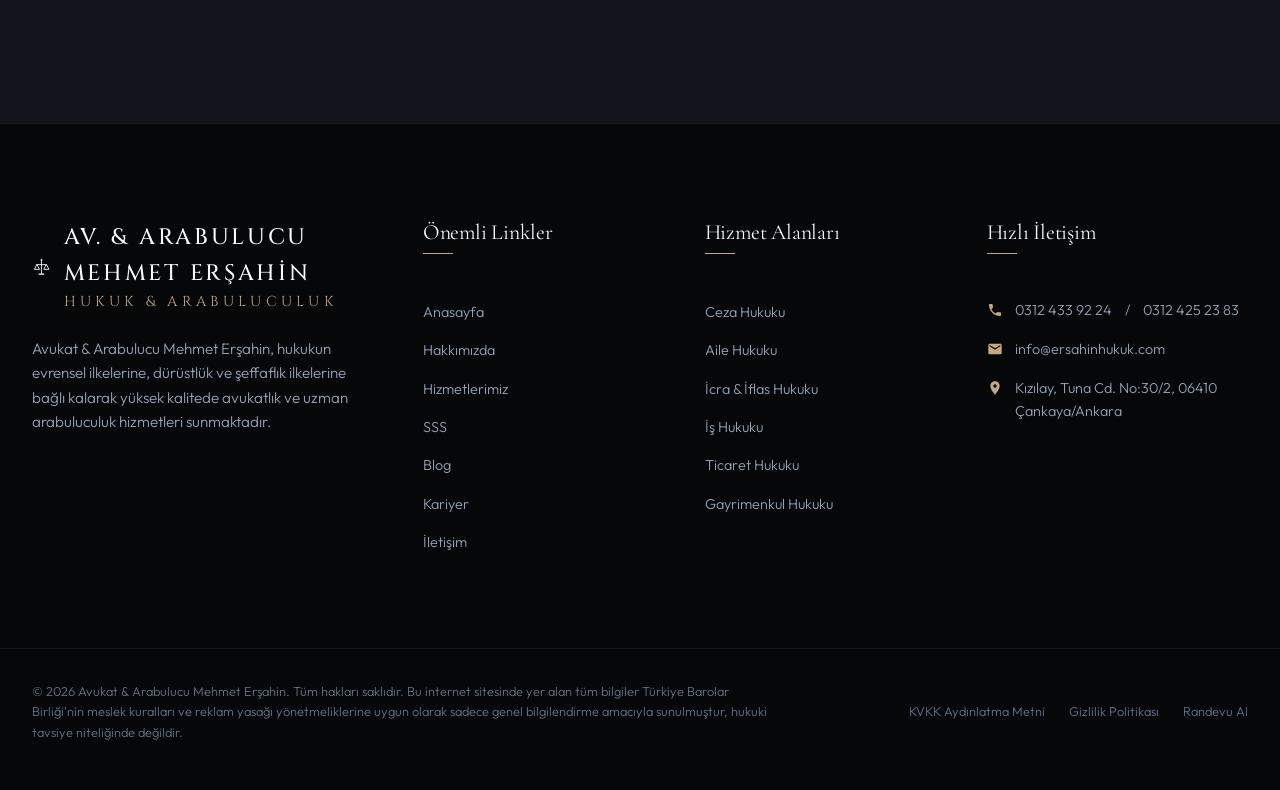
==== commit 52db0adf: "feat: add optimized hero background image slideshow loop" ====
--- a/index.html
+++ b/index.html
@@ -46,6 +46,12 @@
 
   <!-- --- Hero Section --- -->
   <section class="hero">
+    <div class="hero-slideshow">
+      <div class="hero-slide active" style="background-image: url('assets/images/hero_1.webp');"></div>
+      <div class="hero-slide" style="background-image: url('assets/images/hero_2.webp');"></div>
+      <div class="hero-slide" style="background-image: url('assets/images/hero_3.webp');"></div>
+      <div class="hero-slide" style="background-image: url('assets/images/hero_4.webp');"></div>
+    </div>
     <div class="hero-overlay"></div>
     
     <!-- Abstract rotating background geometric law icon -->
--- a/assets/css/style.css
+++ b/assets/css/style.css
@@ -38,6 +38,44 @@
   --shadow-md: 0 8px 30px rgba(0, 0, 0, 0.7);
   --shadow-lg: 0 16px 40px rgba(0, 0, 0, 0.85);
   --shadow-gold: 0 4px 20px rgba(197, 168, 128, 0.08);
+  --bg-footer: #050709;
+}
+
+/* --- Light Theme Variables --- */
+:root[data-theme="light"] {
+  --bg-primary: #ffffff;
+  --bg-secondary: #f8fafc;
+  --bg-tertiary: #f1f5f9;
+  --bg-glass: rgba(255, 255, 255, 0.85);
+
+  --accent-gold: #b39268;
+  --accent-gold-hover: #9c7b53;
+  --accent-gold-dark: #6e5535;
+  --accent-gold-muted: rgba(179, 146, 104, 0.08);
+  --accent-gold-border: rgba(179, 146, 104, 0.2);
+
+  --text-primary: #0f172a;
+  --text-secondary: #475569;
+  --text-muted: #64748b;
+  --text-gold: #b39268;
+
+  --border-color: rgba(15, 23, 42, 0.08);
+  --border-gold-focus: rgba(179, 146, 104, 0.5);
+
+  --shadow-sm: 0 2px 8px rgba(0, 0, 0, 0.04);
+  --shadow-md: 0 8px 30px rgba(0, 0, 0, 0.06);
+  --shadow-lg: 0 16px 40px rgba(0, 0, 0, 0.10);
+  --shadow-gold: 0 4px 20px rgba(179, 146, 104, 0.04);
+  
+  --bg-footer: #f8fafc;
+}
+
+/* --- Theme Transitions --- */
+body {
+  transition: background-color 0.3s ease, color 0.3s ease;
+}
+section, footer, .service-card, .blog-card, .faq-item, .modal-container, .page-header {
+  transition: background-color 0.3s ease, color 0.3s ease, border-color 0.3s ease, box-shadow 0.3s ease;
 }
 
 /* --- Reset & Base Styles --- */
@@ -279,10 +317,10 @@
   padding: 0.92rem 0;
 }
 
-/* Header link colors and 15% size boost for readability on white background */
+/* Header link colors and size adjustment for readability on white background */
 .header .nav-link {
   color: #1e293b;
-  font-size: 0.92rem; /* 15% larger (was 0.8rem) */
+  font-size: 0.86rem; /* Reduced by 7% (was 0.92rem) */
 }
 
 .header .nav-link:hover, 
@@ -292,7 +330,7 @@
 
 .header .nav-phone {
   color: #1e293b;
-  font-size: 1.035rem; /* 15% larger (was 0.9rem) */
+  font-size: 0.96rem; /* Reduced by 7% (was 1.035rem) */
 }
 
 .header .nav-phone:hover {
@@ -306,13 +344,99 @@
 }
 
 .header .btn {
-  font-size: 0.98rem; /* 15% larger (was 0.85rem) */
+  font-size: 0.91rem; /* Reduced by 7% (was 0.98rem) */
 }
 
 /* Ensure mobile menu hamburger lines are visible on white background */
 .header .mobile-menu-btn span {
   background-color: #1e293b;
 }
+
+/* --- Theme Toggle Switch --- */
+.theme-toggle-btn {
+  background: none;
+  border: none;
+  cursor: pointer;
+  padding: 0;
+  margin-left: 1.5rem;
+  display: inline-flex;
+  align-items: center;
+  justify-content: center;
+  z-index: 1001;
+  outline: none;
+}
+
+.theme-toggle-pill {
+  position: relative;
+  width: 60px;
+  height: 30px;
+  background-color: #1e293b;
+  border-radius: 100px;
+  display: flex;
+  align-items: center;
+  justify-content: space-between;
+  padding: 0 6px;
+  border: 1px solid rgba(197, 168, 128, 0.25);
+  transition: var(--transition-smooth);
+}
+
+[data-theme="light"] .theme-toggle-pill {
+  background-color: #f1f5f9;
+  border-color: #e2e8f0;
+}
+
+.theme-toggle-icon-wrapper {
+  z-index: 2;
+  display: flex;
+  align-items: center;
+  justify-content: center;
+  width: 18px;
+  height: 18px;
+  transition: var(--transition-smooth);
+}
+
+.theme-toggle-pill svg {
+  width: 13px;
+  height: 13px;
+  stroke-width: 2.5;
+  transition: var(--transition-smooth);
+}
+
+.sun-wrapper svg {
+  stroke: #c5a880;
+}
+
+.moon-wrapper svg {
+  stroke: #94a3b8;
+}
+
+[data-theme="light"] .sun-wrapper svg {
+  stroke: #94a3b8;
+}
+
+[data-theme="light"] .moon-wrapper svg {
+  stroke: #b39268;
+}
+
+.theme-toggle-slider {
+  position: absolute;
+  top: 3px;
+  left: 3px;
+  width: 22px;
+  height: 22px;
+  background-color: #c5a880;
+  border-radius: 50%;
+  box-shadow: 0 2px 5px rgba(0, 0, 0, 0.2);
+  transition: transform 0.4s cubic-bezier(0.16, 1, 0.3, 1);
+  z-index: 1;
+}
+
+[data-theme="light"] .theme-toggle-slider {
+  transform: translateX(30px);
+  background-color: #ffffff;
+  box-shadow: 0 2px 5px rgba(0, 0, 0, 0.1);
+}
+
 
 .logo {
   display: flex;
@@ -446,6 +570,40 @@
   overflow: hidden;
 }
 
+/* --- Hero Slideshow Background --- */
+.hero-slideshow {
+  position: absolute;
+  top: 0;
+  left: 0;
+  width: 100%;
+  height: 100%;
+  z-index: 0;
+}
+
+.hero-slide {
+  position: absolute;
+  top: 0;
+  left: 0;
+  width: 100%;
+  height: 100%;
+  background-size: cover;
+  background-position: center;
+  background-repeat: no-repeat;
+  opacity: 0;
+  transition: opacity 1.8s ease-in-out, transform 8s cubic-bezier(0.1, 0.8, 0.2, 1);
+  transform: scale(1.06);
+}
+
+.hero-slide.active {
+  opacity: 0.35;
+  transform: scale(1.0);
+  z-index: 1;
+}
+
+[data-theme="light"] .hero-slide.active {
+  opacity: 0.12; /* reduced opacity to maintain high contrast with text in light mode */
+}
+
 .hero-overlay {
   position: absolute;
   top: 0;
@@ -453,9 +611,15 @@
   width: 100%;
   height: 100%;
   background: radial-gradient(circle at 70% 30%, rgba(197, 168, 128, 0.05) 0%, transparent 60%),
-              linear-gradient(180deg, rgba(10, 12, 16, 0.8) 0%, var(--bg-primary) 100%);
-  z-index: 1;
-}
+              linear-gradient(180deg, rgba(10, 12, 16, 0.7) 0%, var(--bg-primary) 100%);
+  z-index: 2;
+}
+
+[data-theme="light"] .hero-overlay {
+  background: radial-gradient(circle at 70% 30%, rgba(179, 146, 104, 0.05) 0%, transparent 60%),
+              linear-gradient(180deg, rgba(255, 255, 255, 0.6) 0%, var(--bg-primary) 100%);
+}
+
 
 .hero-background-art {
   position: absolute;
@@ -464,14 +628,14 @@
   width: 50%;
   height: 70%;
   opacity: 0.15;
-  z-index: 0;
+  z-index: 2;
   pointer-events: none;
   animation: slow-rotate 120s linear infinite;
 }
 
 .hero-content {
   position: relative;
-  z-index: 2;
+  z-index: 3;
   max-width: 800px;
 }
 
@@ -941,7 +1105,7 @@
 
 /* --- Footer --- */
 .footer {
-  background-color: #050709;
+  background-color: var(--bg-footer);
   border-top: 1px solid var(--border-color);
   padding-top: 6rem;
   padding-bottom: 3rem;
@@ -1427,6 +1591,10 @@
   .mobile-menu-btn {
     display: block;
   }
+  .theme-toggle-btn {
+    margin-left: auto;
+    margin-right: 1.5rem;
+  }
   .stats-grid {
     grid-template-columns: repeat(2, 1fr);
     gap: 2.5rem 0;
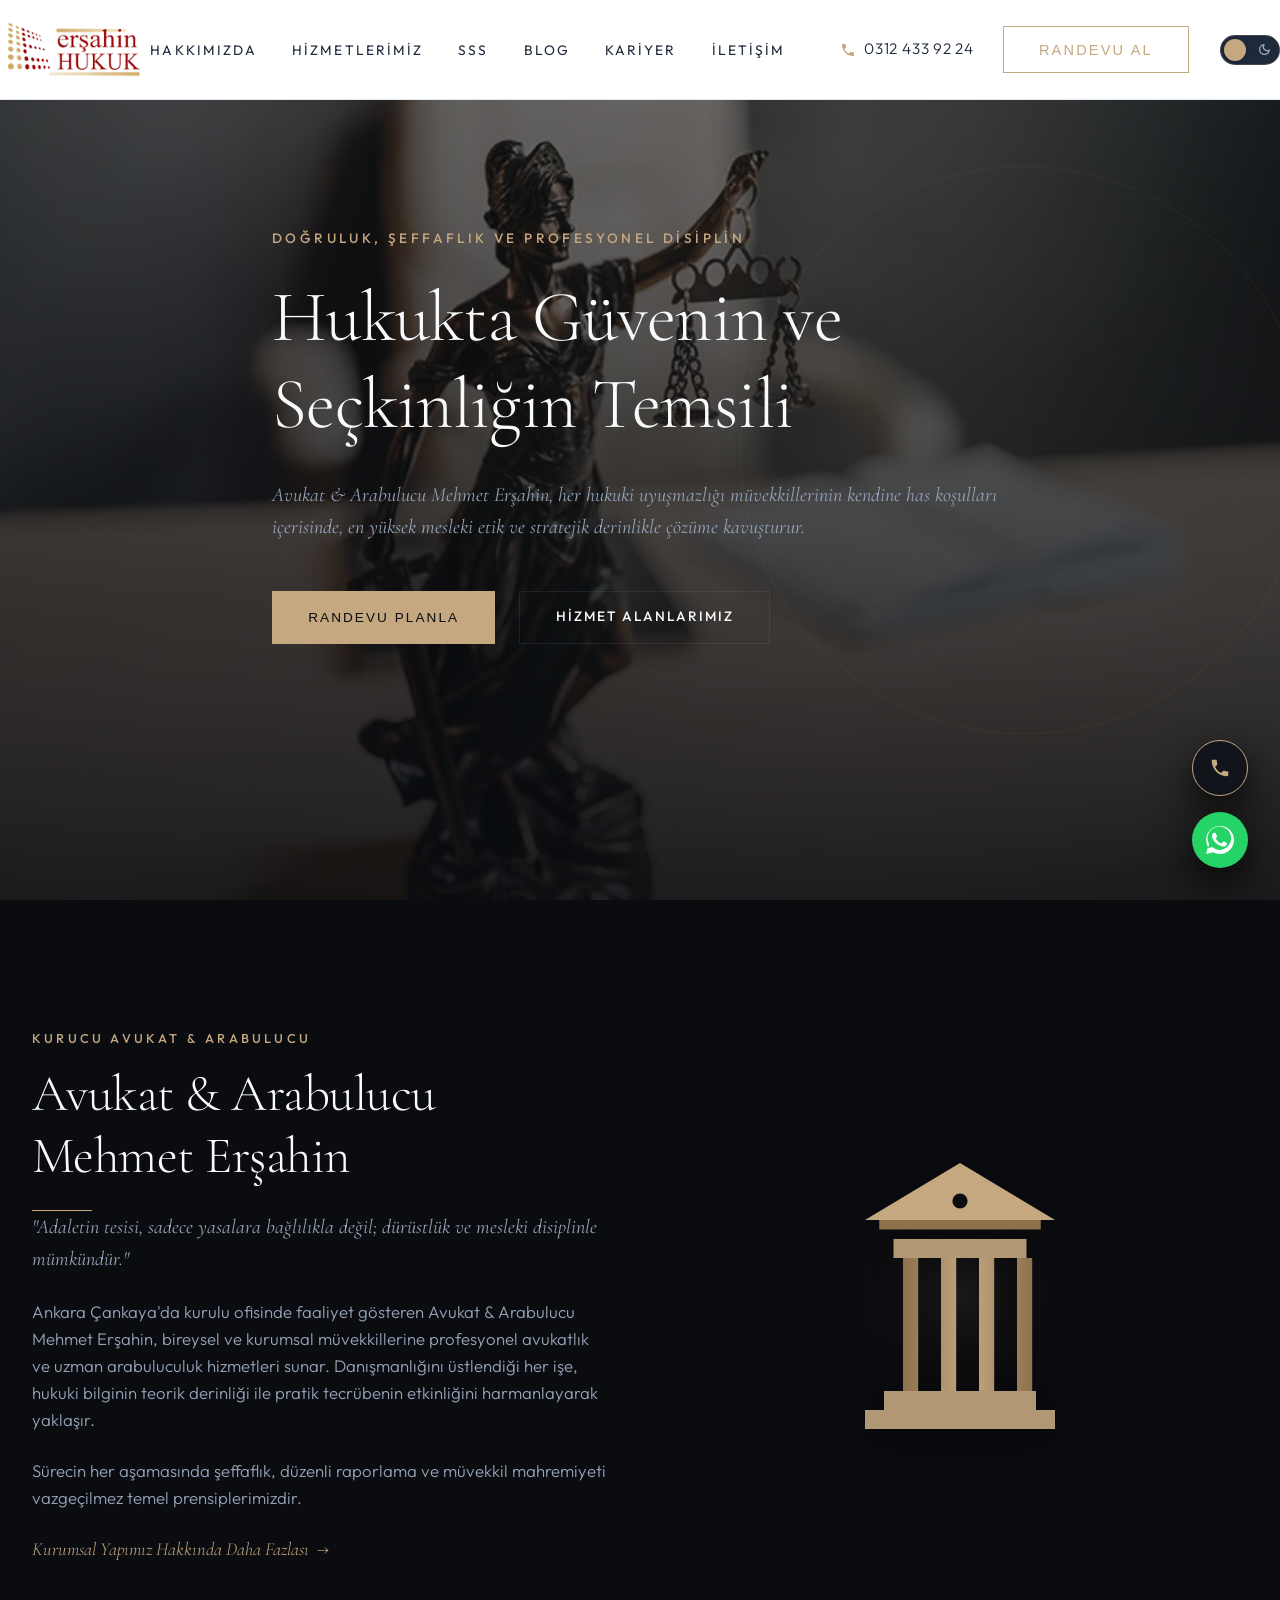
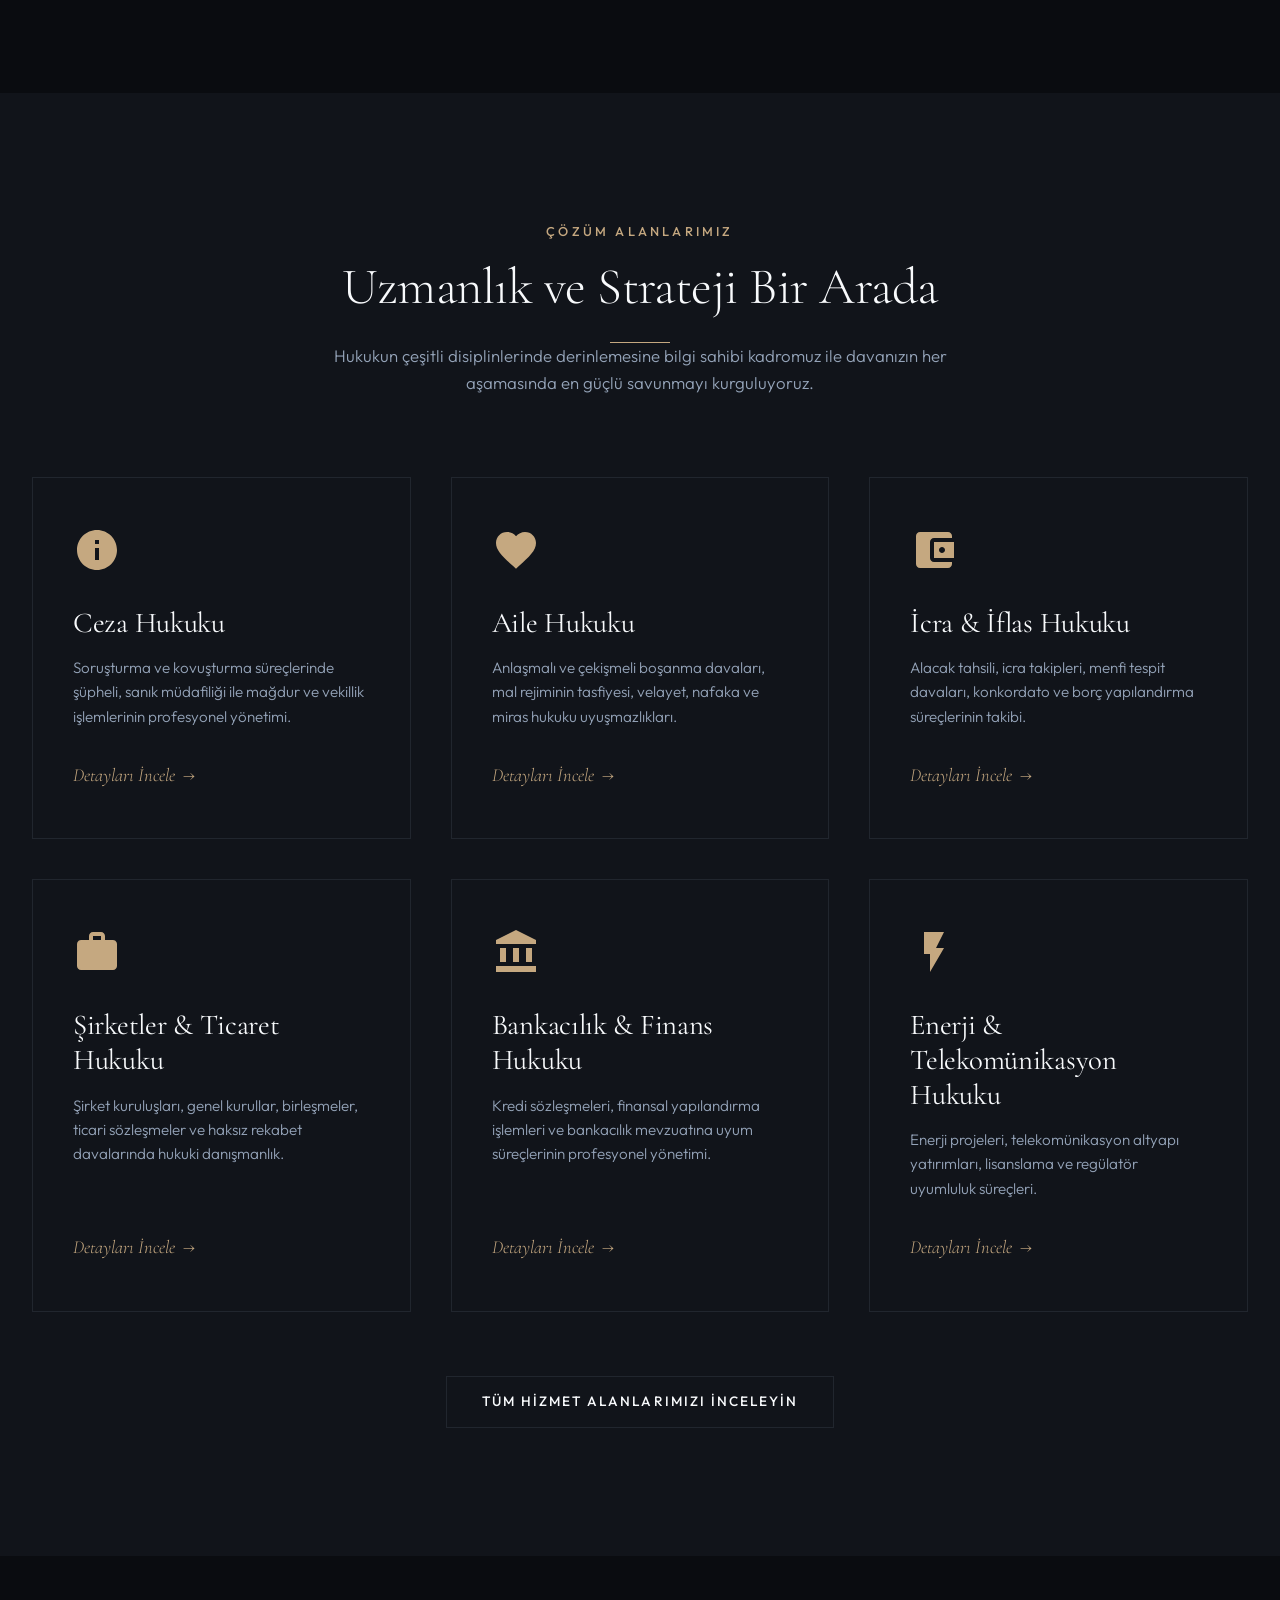
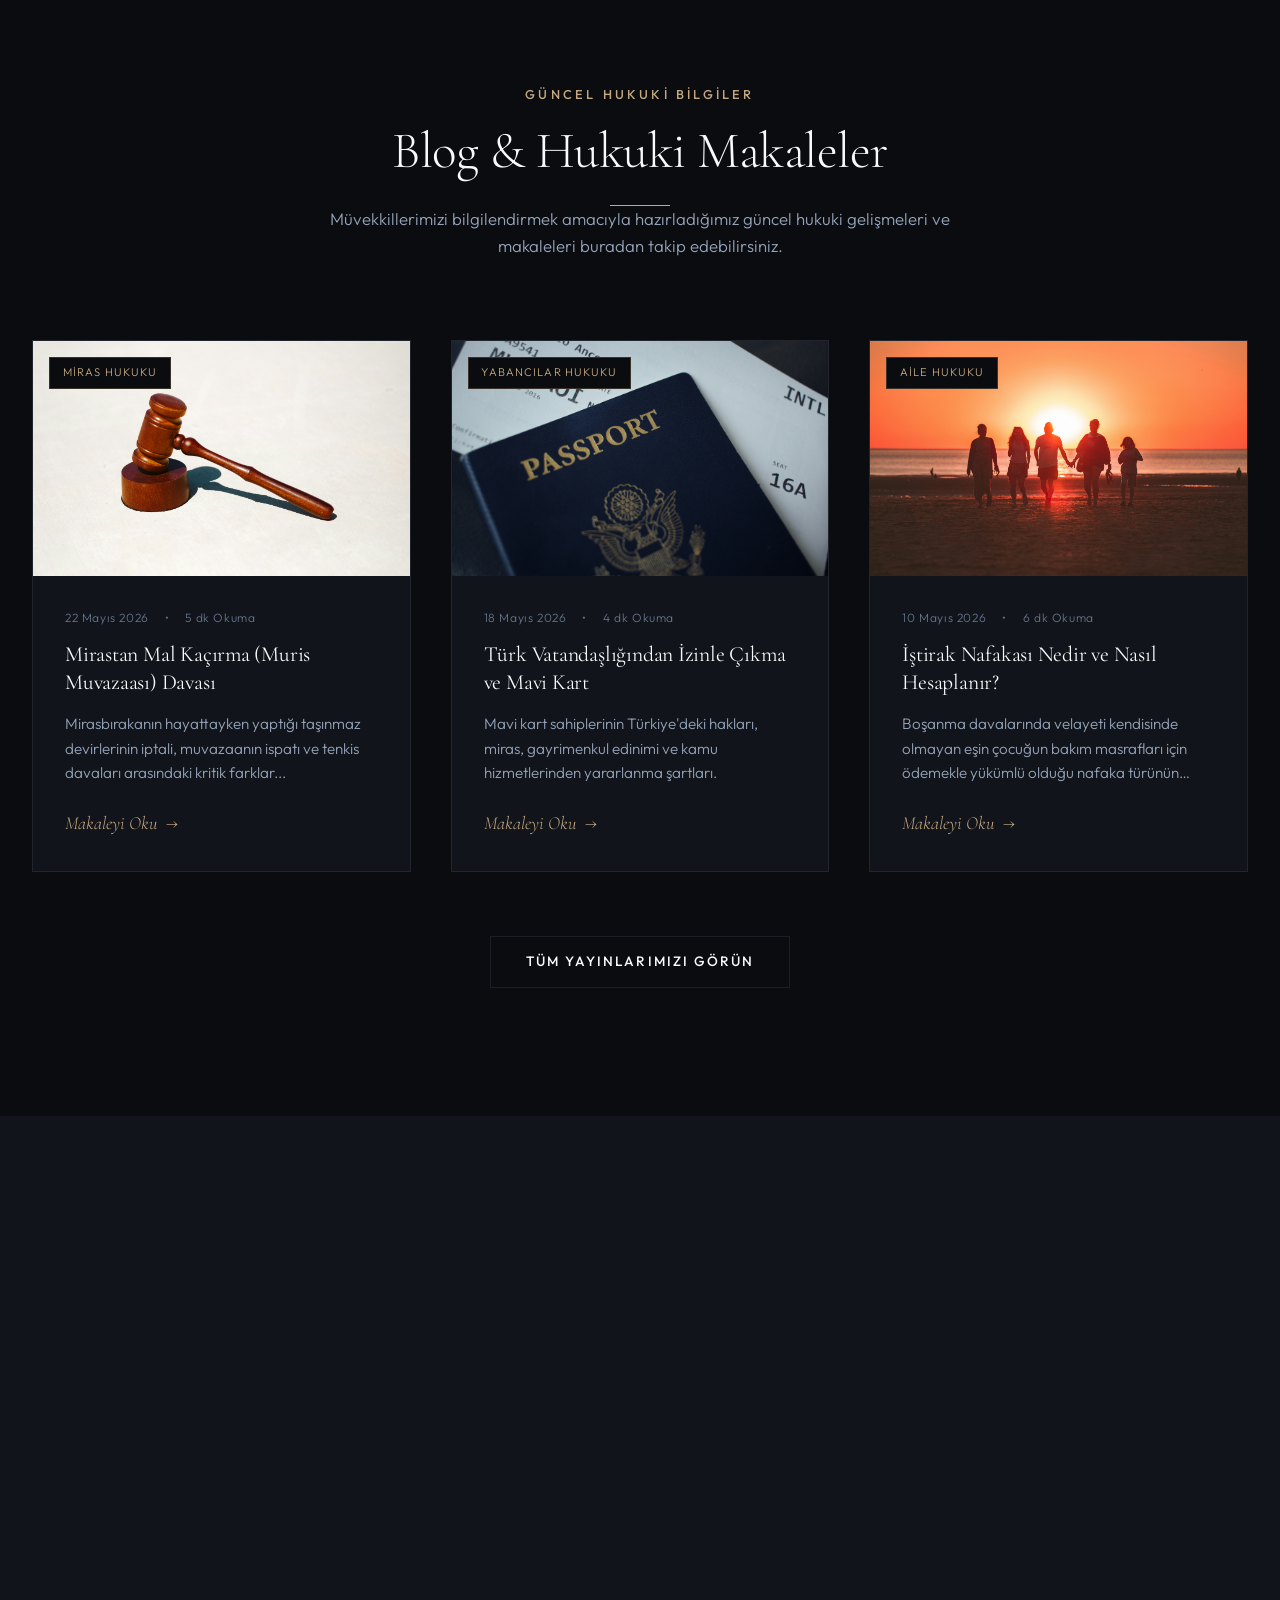
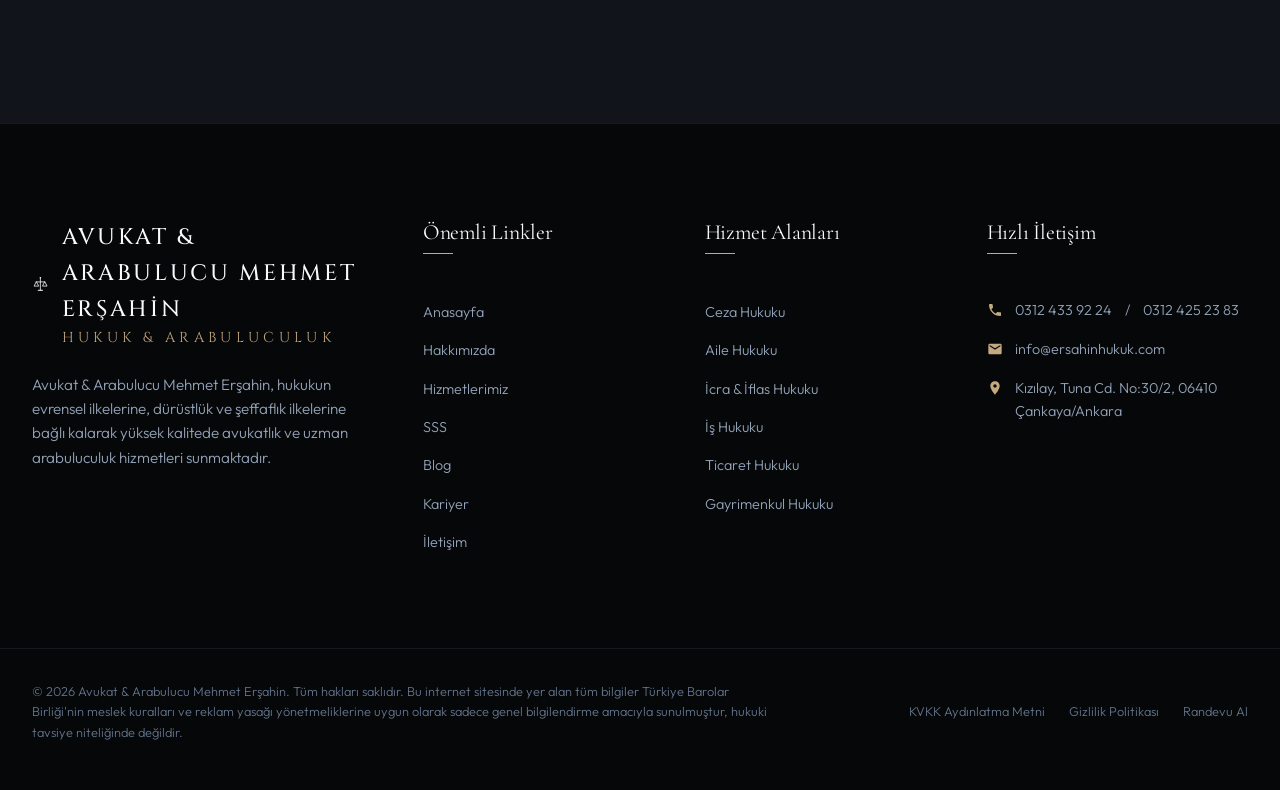
==== commit 62bf75b1: "Update title from Av. & Arabulucu to Avukat & Arabulucu" ====
--- a/index.html
+++ b/index.html
@@ -79,9 +79,9 @@
     <div class="container grid-2">
       <div class="reveal-left">
         <span class="section-subtitle">Kurucu Avukat & Arabulucu</span>
-        <h2 class="section-title left-align">Av. & Arabulucu Mehmet Erşahin</h2>
+        <h2 class="section-title left-align">Avukat & Arabulucu Mehmet Erşahin</h2>
         <p class="lead">"Adaletin tesisi, sadece yasalara bağlılıkla değil; dürüstlük ve mesleki disiplinle mümkündür."</p>
-        <p>Ankara Çankaya'da kurulu ofisinde faaliyet gösteren Av. & Arabulucu Mehmet Erşahin, bireysel ve kurumsal müvekkillerine profesyonel avukatlık ve uzman arabuluculuk hizmetleri sunar. Danışmanlığını üstlendiği her işe, hukuki bilginin teorik derinliği ile pratik tecrübenin etkinliğini harmanlayarak yaklaşır.</p>
+        <p>Ankara Çankaya'da kurulu ofisinde faaliyet gösteren Avukat & Arabulucu Mehmet Erşahin, bireysel ve kurumsal müvekkillerine profesyonel avukatlık ve uzman arabuluculuk hizmetleri sunar. Danışmanlığını üstlendiği her işe, hukuki bilginin teorik derinliği ile pratik tecrübenin etkinliğini harmanlayarak yaklaşır.</p>
         <p>Sürecin her aşamasında şeffaflık, düzenli raporlama ve müvekkil mahremiyeti vazgeçilmez temel prensiplerimizdir.</p>
         <a href="hakkimizda" class="text-link">Kurumsal Yapımız Hakkında Daha Fazlası <span>→</span></a>
       </div>
@@ -294,7 +294,7 @@
             <path d="M12 28h8" stroke="currentColor" stroke-width="2" stroke-linecap="round"/>
           </svg>
           <div class="logo-text">
-            AV. & ARABULUCU MEHMET ERŞAHİN
+            AVUKAT & ARABULUCU MEHMET ERŞAHİN
             <span>Hukuk & Arabuluculuk</span>
           </div>
         </a>
--- a/assets/css/style.css
+++ b/assets/css/style.css
@@ -595,13 +595,13 @@
 }
 
 .hero-slide.active {
-  opacity: 0.35;
+  opacity: 0.65;
   transform: scale(1.0);
   z-index: 1;
 }
 
 [data-theme="light"] .hero-slide.active {
-  opacity: 0.12; /* reduced opacity to maintain high contrast with text in light mode */
+  opacity: 0.4; /* increased opacity for better visibility in light mode */
 }
 
 .hero-overlay {
@@ -610,15 +610,17 @@
   left: 0;
   width: 100%;
   height: 100%;
-  background: radial-gradient(circle at 70% 30%, rgba(197, 168, 128, 0.05) 0%, transparent 60%),
-              linear-gradient(180deg, rgba(10, 12, 16, 0.7) 0%, var(--bg-primary) 100%);
+  background: radial-gradient(circle at 70% 30%, rgba(197, 168, 128, 0.08) 0%, transparent 60%),
+              linear-gradient(180deg, rgba(10, 12, 16, 0.3) 0%, rgba(10, 12, 16, 0.85) 100%);
   z-index: 2;
 }
 
 [data-theme="light"] .hero-overlay {
-  background: radial-gradient(circle at 70% 30%, rgba(179, 146, 104, 0.05) 0%, transparent 60%),
-              linear-gradient(180deg, rgba(255, 255, 255, 0.6) 0%, var(--bg-primary) 100%);
-}
+  background: radial-gradient(circle at 70% 30%, rgba(179, 146, 104, 0.08) 0%, transparent 60%),
+              linear-gradient(180deg, rgba(255, 255, 255, 0.3) 0%, rgba(255, 255, 255, 0.85) 100%);
+}
+
+
 
 
 .hero-background-art {
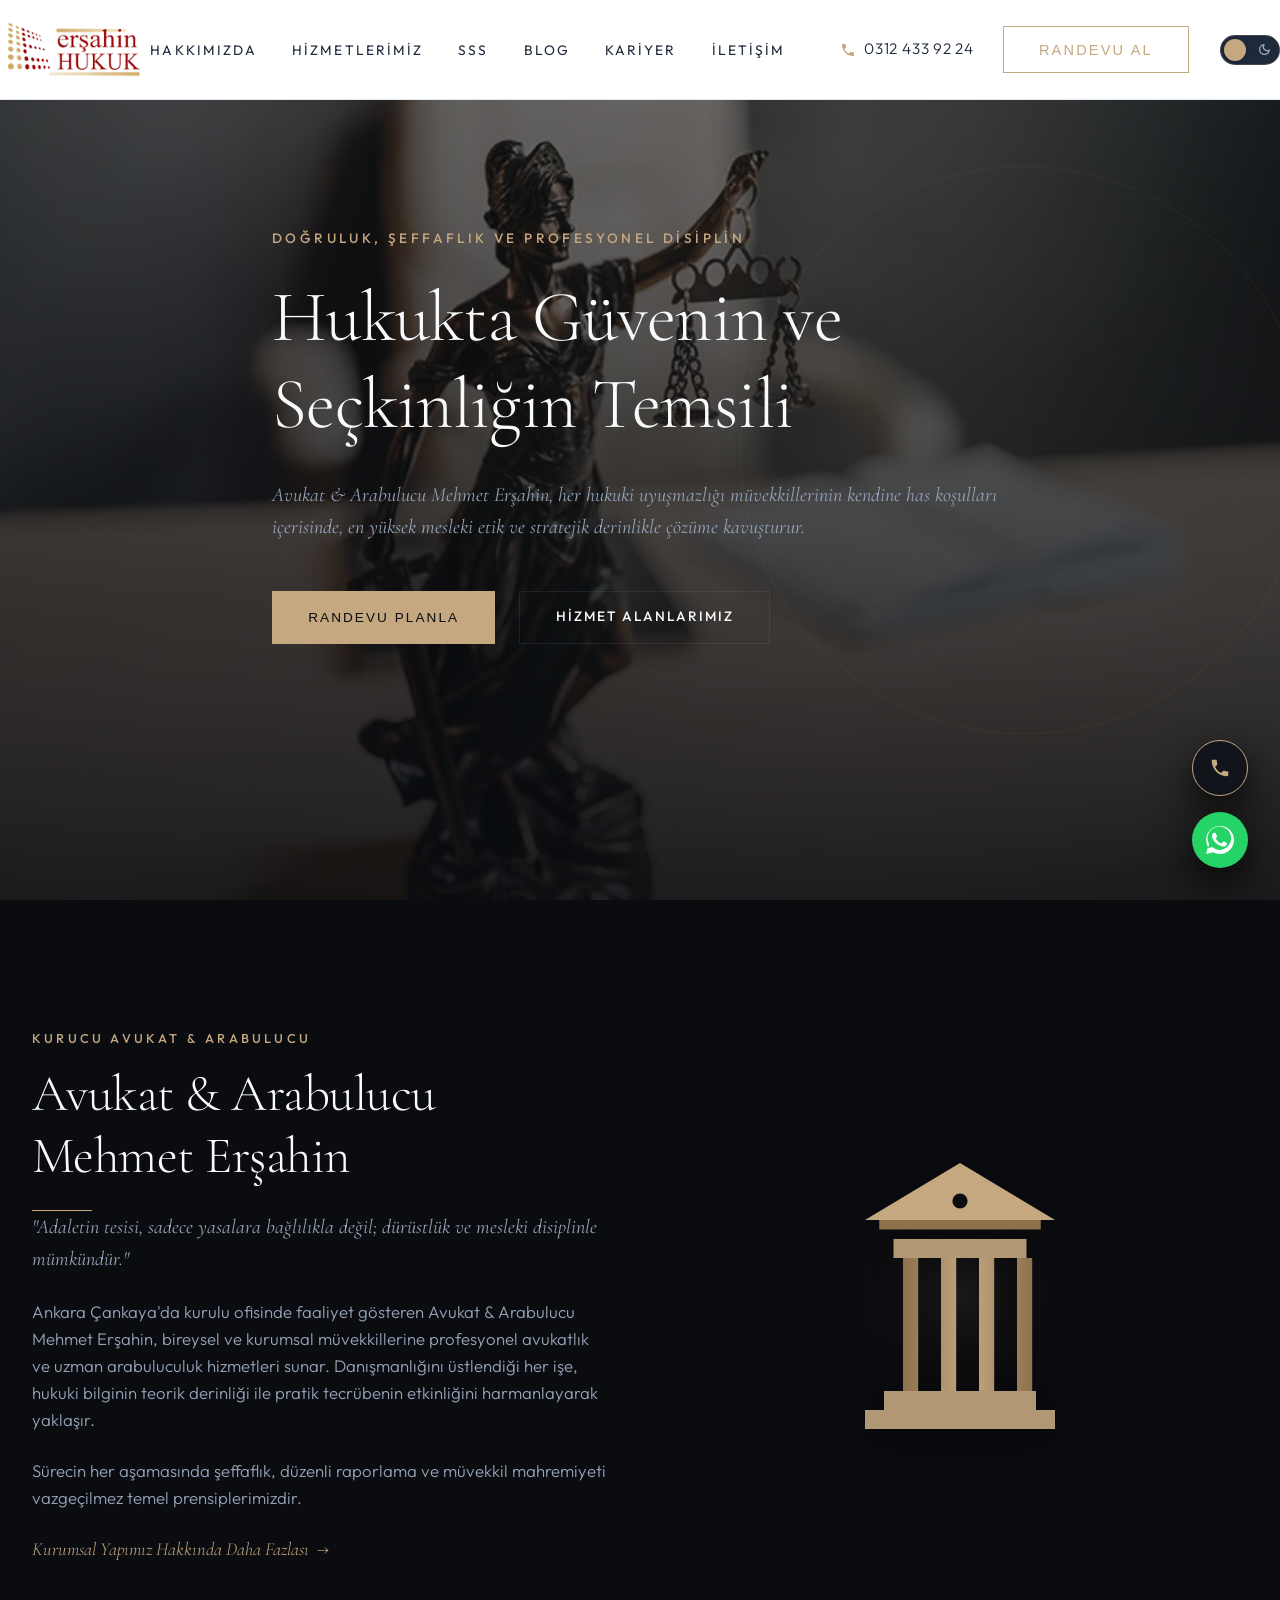
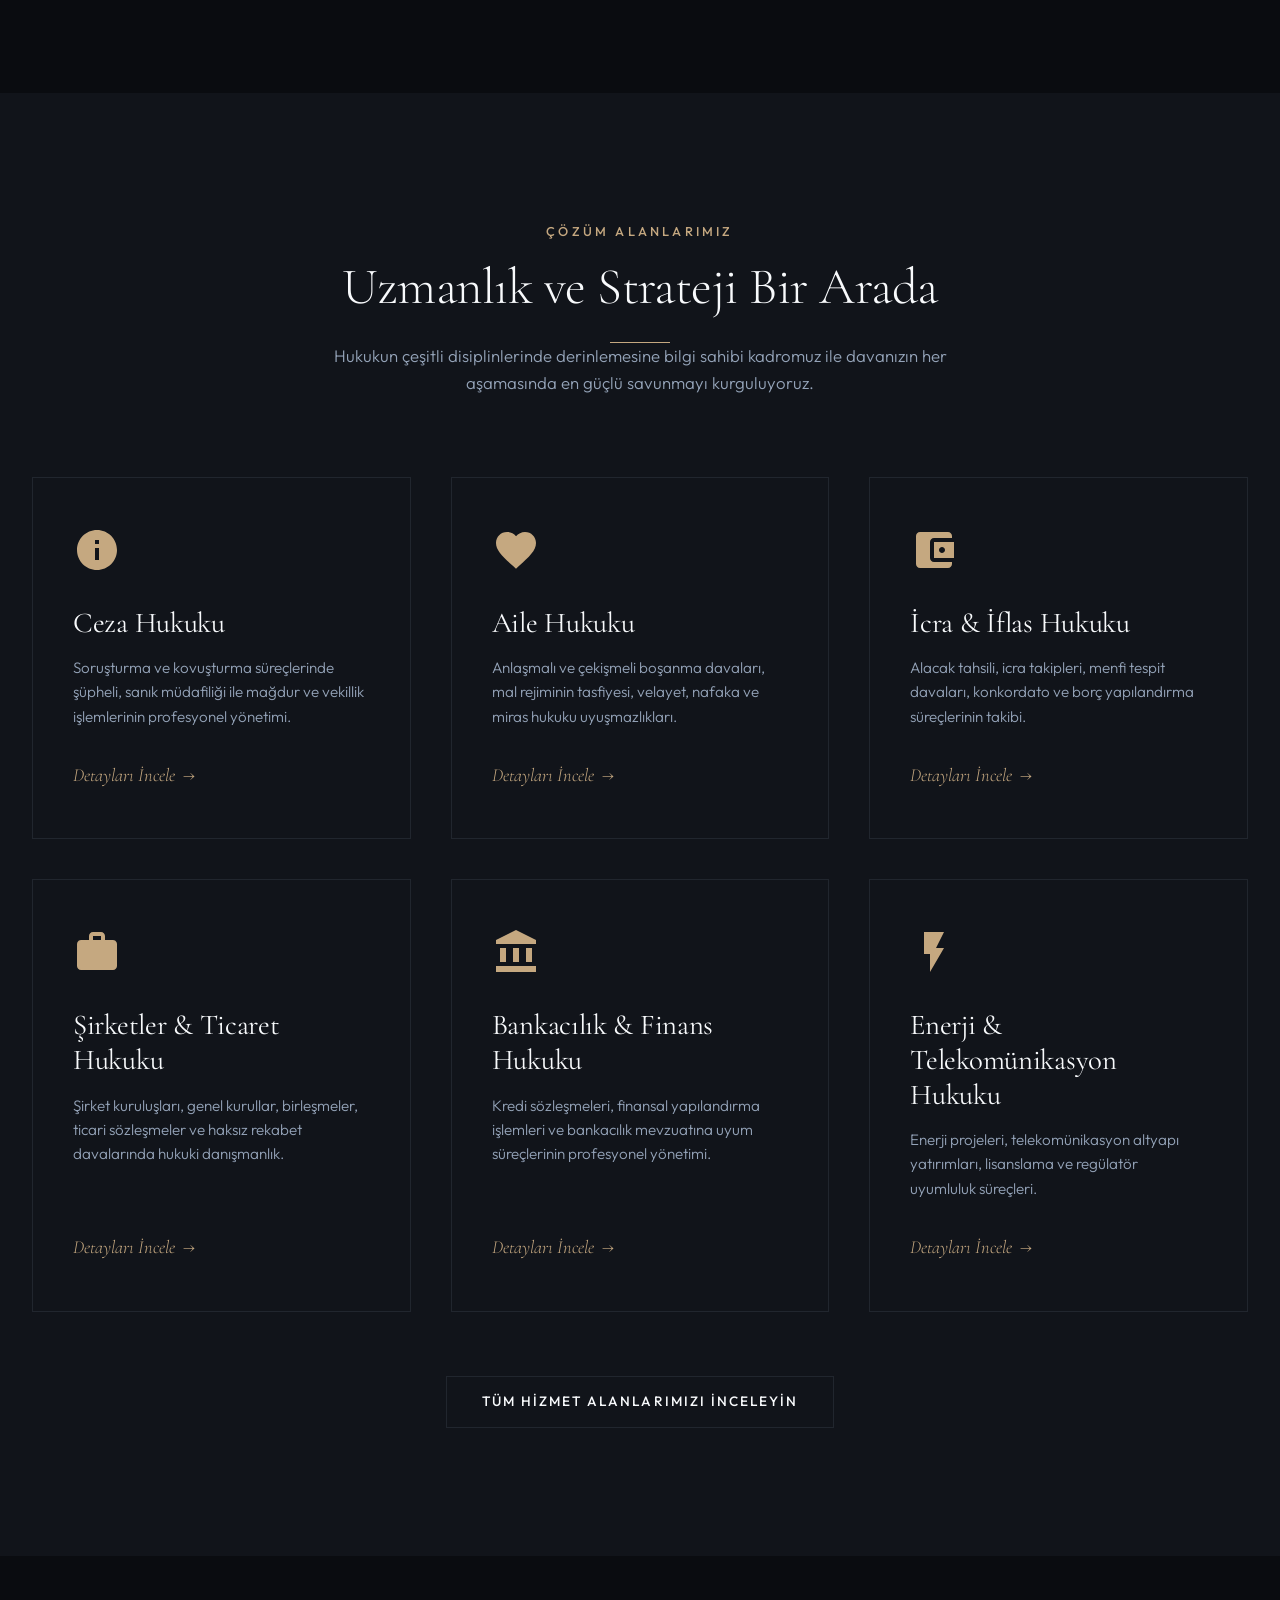
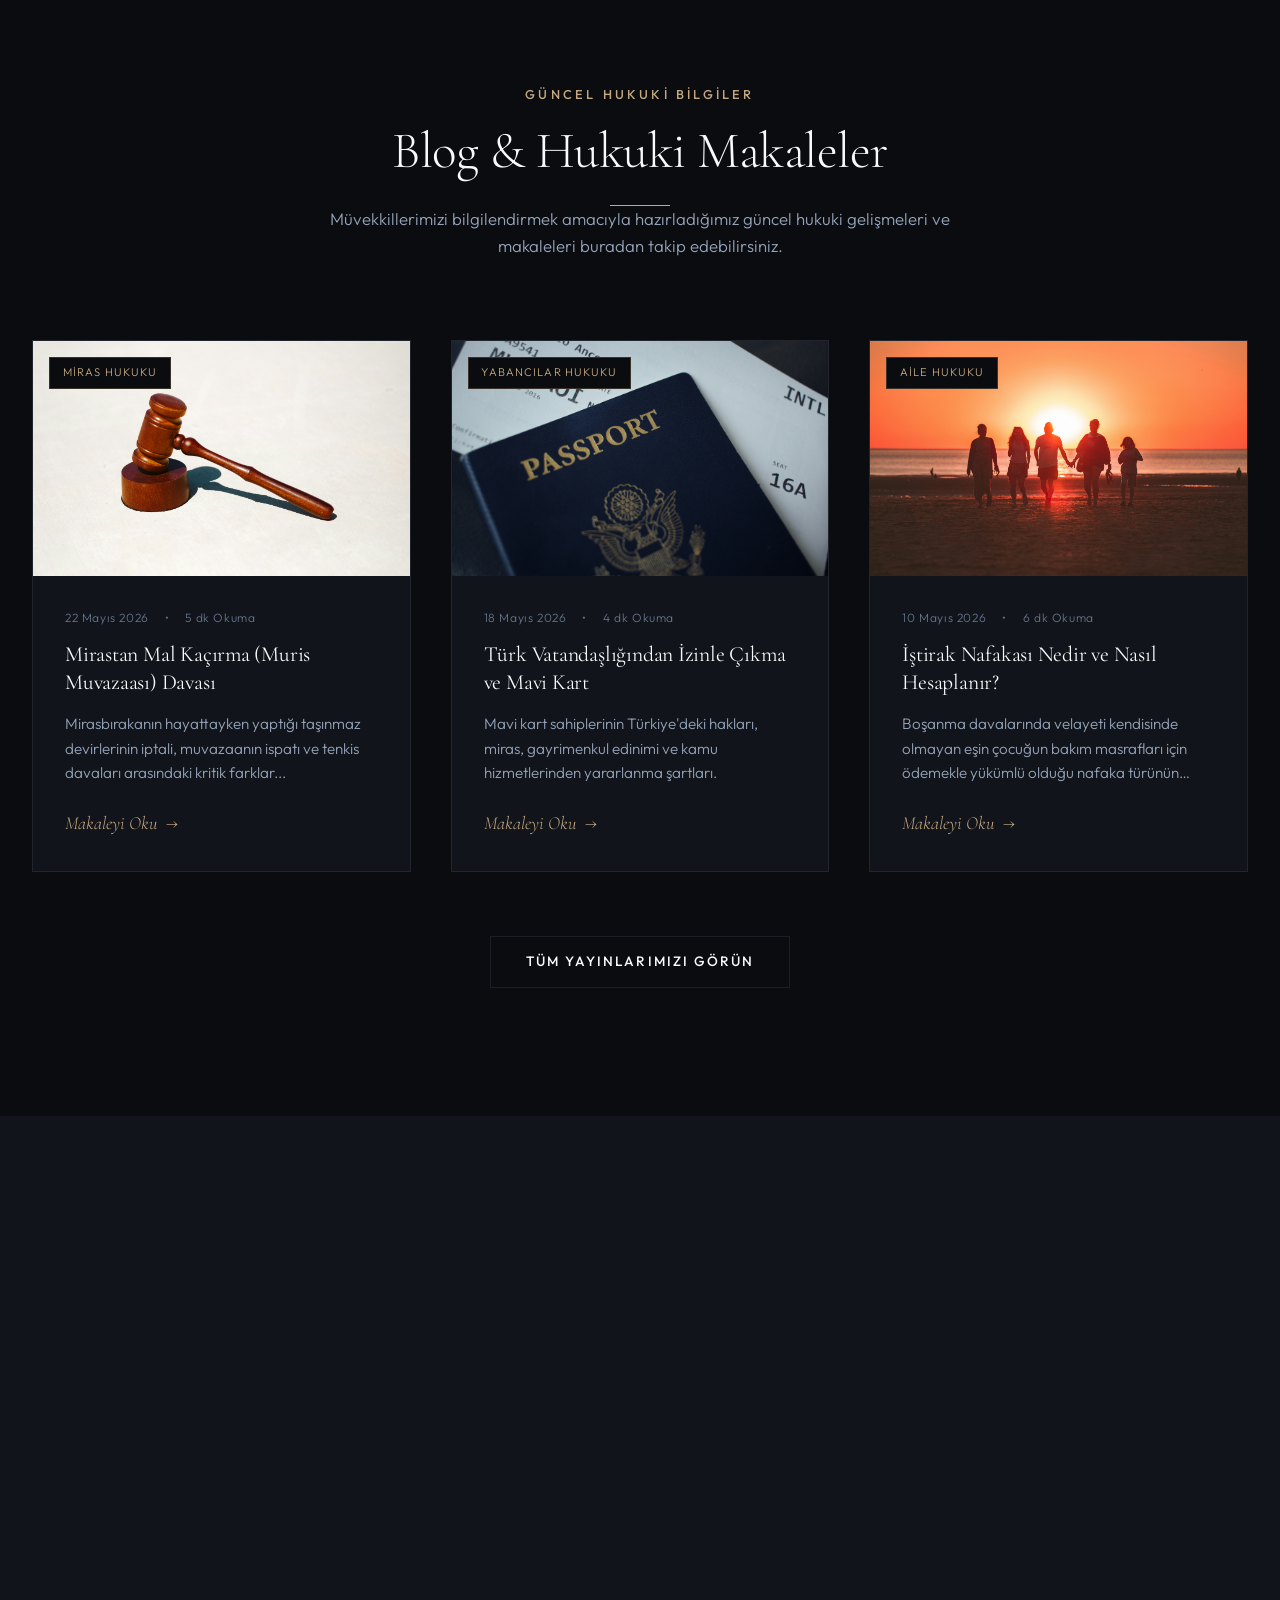
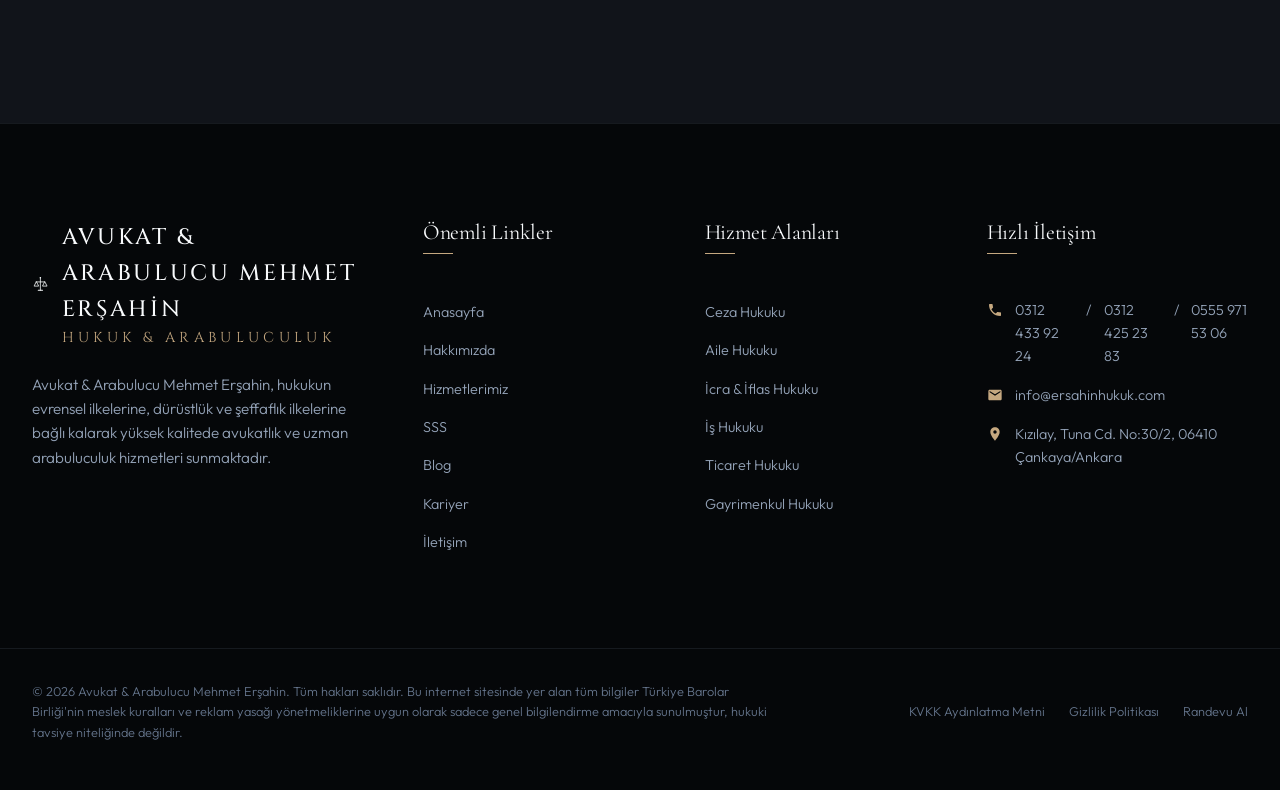
==== commit babb15bc: "Add new GSM number 0555 971 53 06 to footers and contact pages" ====
--- a/index.html
+++ b/index.html
@@ -331,7 +331,7 @@
         <ul class="footer-contact-info" style="margin-top: 1.5rem;">
           <li>
             <svg viewBox="0 0 24 24"><path d="M6.62 10.79c1.44 2.83 3.76 5.14 6.59 6.59l2.2-2.2c.27-.27.67-.36 1.02-.24 1.12.37 2.33.57 3.59.57.55 0 1 .45 1 1V20c0 .55-.45 1-1 1-9.39 0-17-7.61-17-17 0-.55.45-1 1-1h3.5c.55 0 1 .45 1 1 0 1.25.2 2.47.57 3.59.12.35.03.74-.24 1.02l-2.2 2.2z"/></svg>
-            <a href="tel:+903124339224">0312 433 92 24</a> / <a href="tel:+903124252383">0312 425 23 83</a>
+            <a href="tel:+903124339224">0312 433 92 24</a> / <a href="tel:+903124252383">0312 425 23 83</a> / <a href="tel:+905559715306">0555 971 53 06</a>
           </li>
           <li>
             <svg viewBox="0 0 24 24"><path d="M20 4H4c-1.1 0-1.99.9-1.99 2L2 18c0 1.1.9 2 2 2h16c1.1 0 2-.9 2-2V6c0-1.1-.9-2-2-2zm0 4l-8 5-8-5V6l8 5 8-5v2z"/></svg>
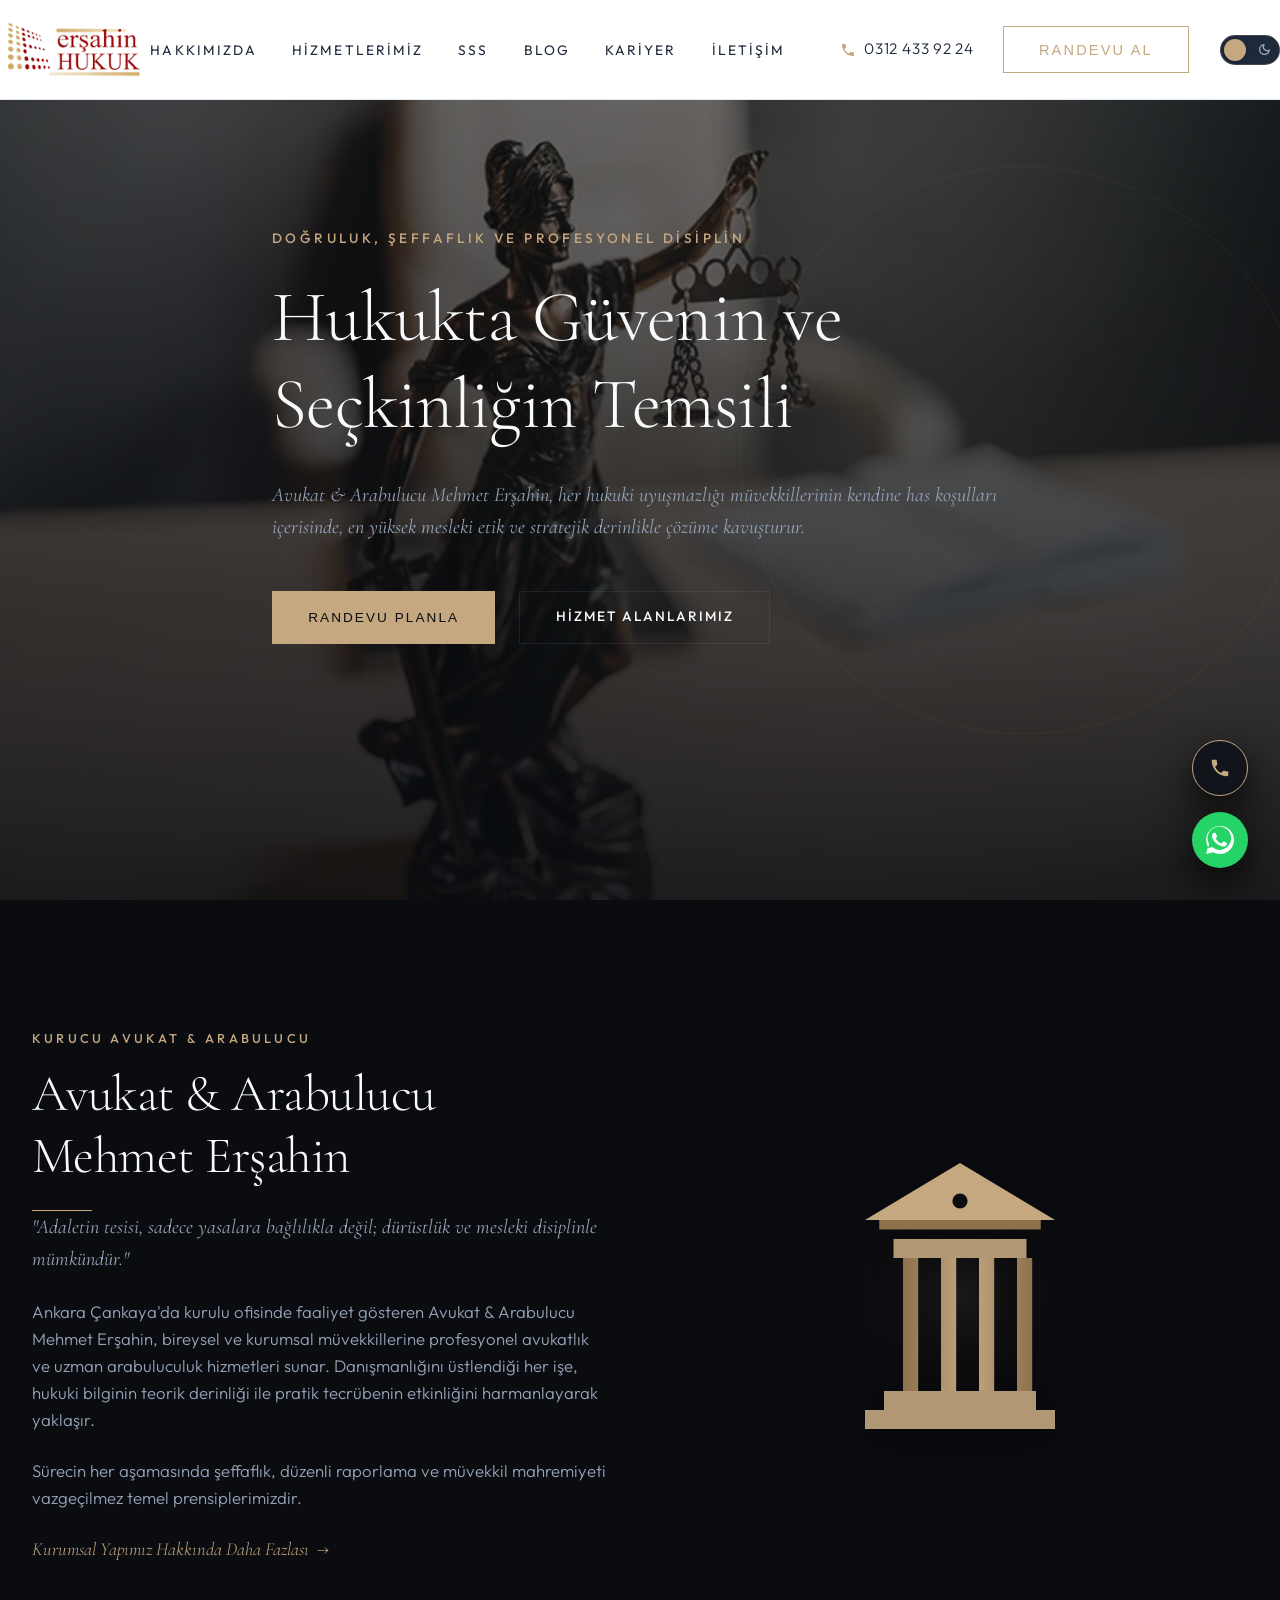
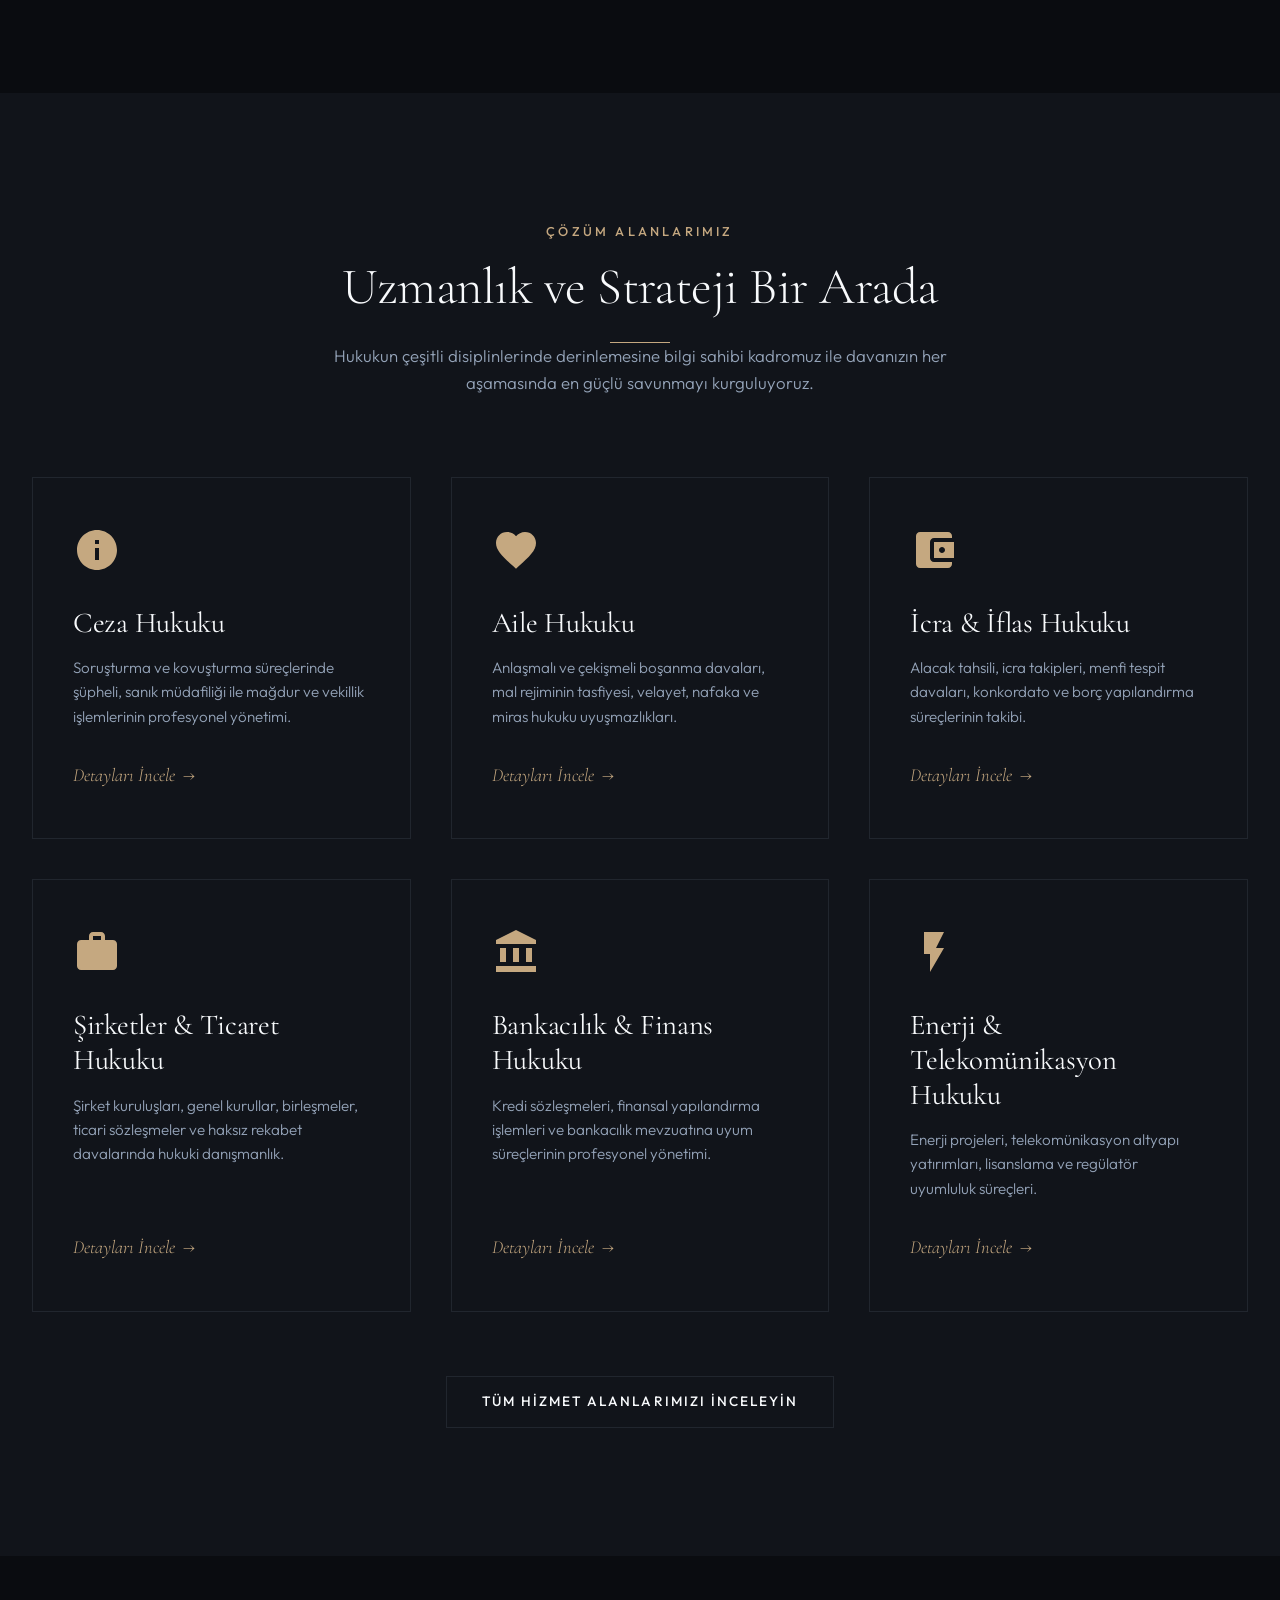
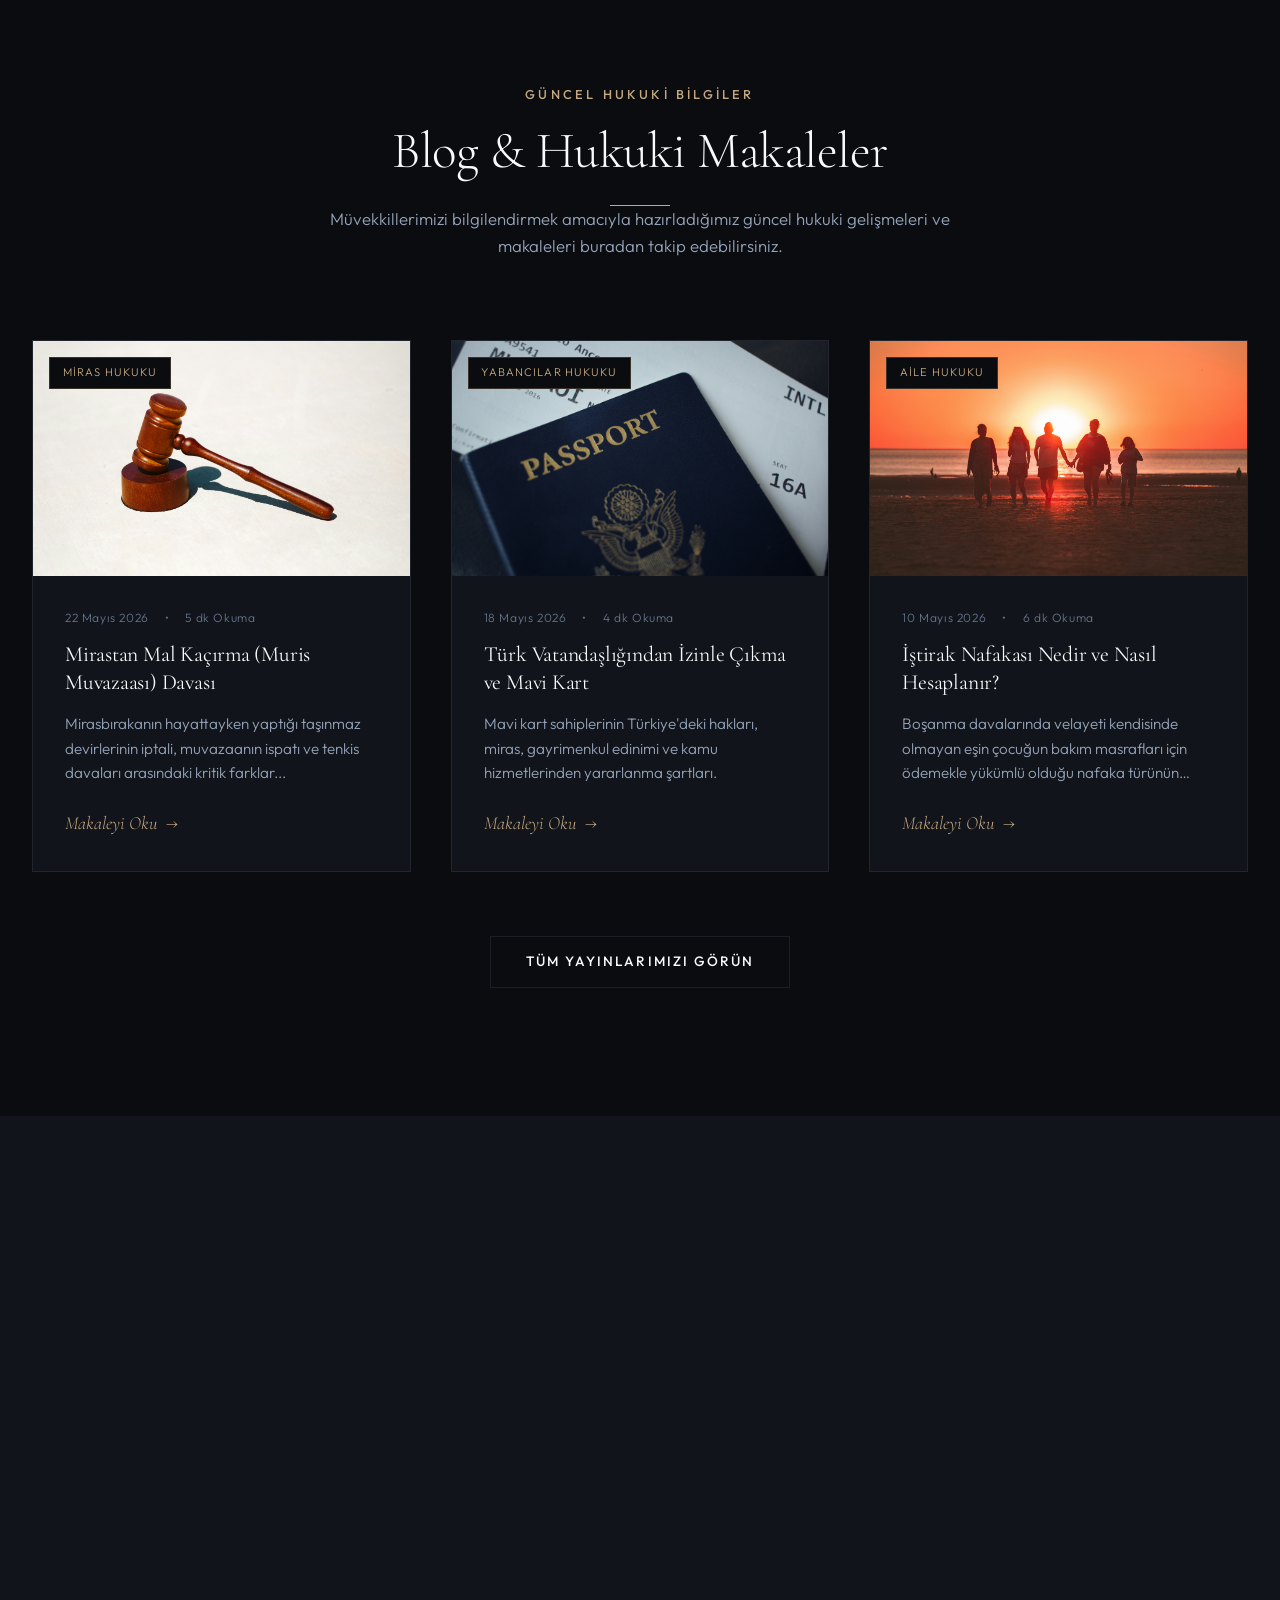
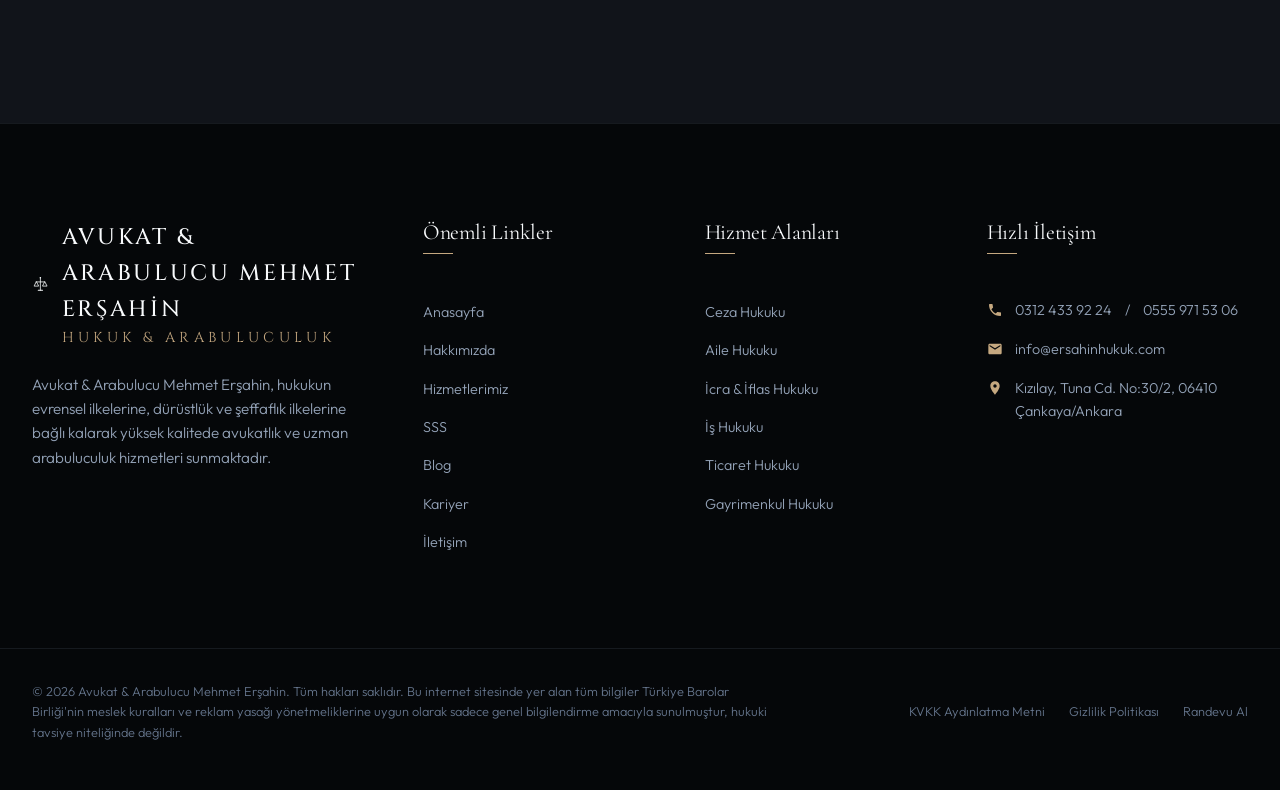
==== commit e3feb053: "Remove phone number 0312 425 23 83 from all files" ====
--- a/index.html
+++ b/index.html
@@ -331,7 +331,7 @@
         <ul class="footer-contact-info" style="margin-top: 1.5rem;">
           <li>
             <svg viewBox="0 0 24 24"><path d="M6.62 10.79c1.44 2.83 3.76 5.14 6.59 6.59l2.2-2.2c.27-.27.67-.36 1.02-.24 1.12.37 2.33.57 3.59.57.55 0 1 .45 1 1V20c0 .55-.45 1-1 1-9.39 0-17-7.61-17-17 0-.55.45-1 1-1h3.5c.55 0 1 .45 1 1 0 1.25.2 2.47.57 3.59.12.35.03.74-.24 1.02l-2.2 2.2z"/></svg>
-            <a href="tel:+903124339224">0312 433 92 24</a> / <a href="tel:+903124252383">0312 425 23 83</a> / <a href="tel:+905559715306">0555 971 53 06</a>
+            <a href="tel:+903124339224">0312 433 92 24</a> / <a href="tel:+905559715306">0555 971 53 06</a>
           </li>
           <li>
             <svg viewBox="0 0 24 24"><path d="M20 4H4c-1.1 0-1.99.9-1.99 2L2 18c0 1.1.9 2 2 2h16c1.1 0 2-.9 2-2V6c0-1.1-.9-2-2-2zm0 4l-8 5-8-5V6l8 5 8-5v2z"/></svg>
--- a/assets/css/style.css
+++ b/assets/css/style.css
@@ -1176,6 +1176,10 @@
   gap: 0.8rem;
 }
 
+.footer-contact-info li:first-child {
+  white-space: nowrap;
+}
+
 .footer-contact-info svg {
   width: 16px;
   height: 16px;
